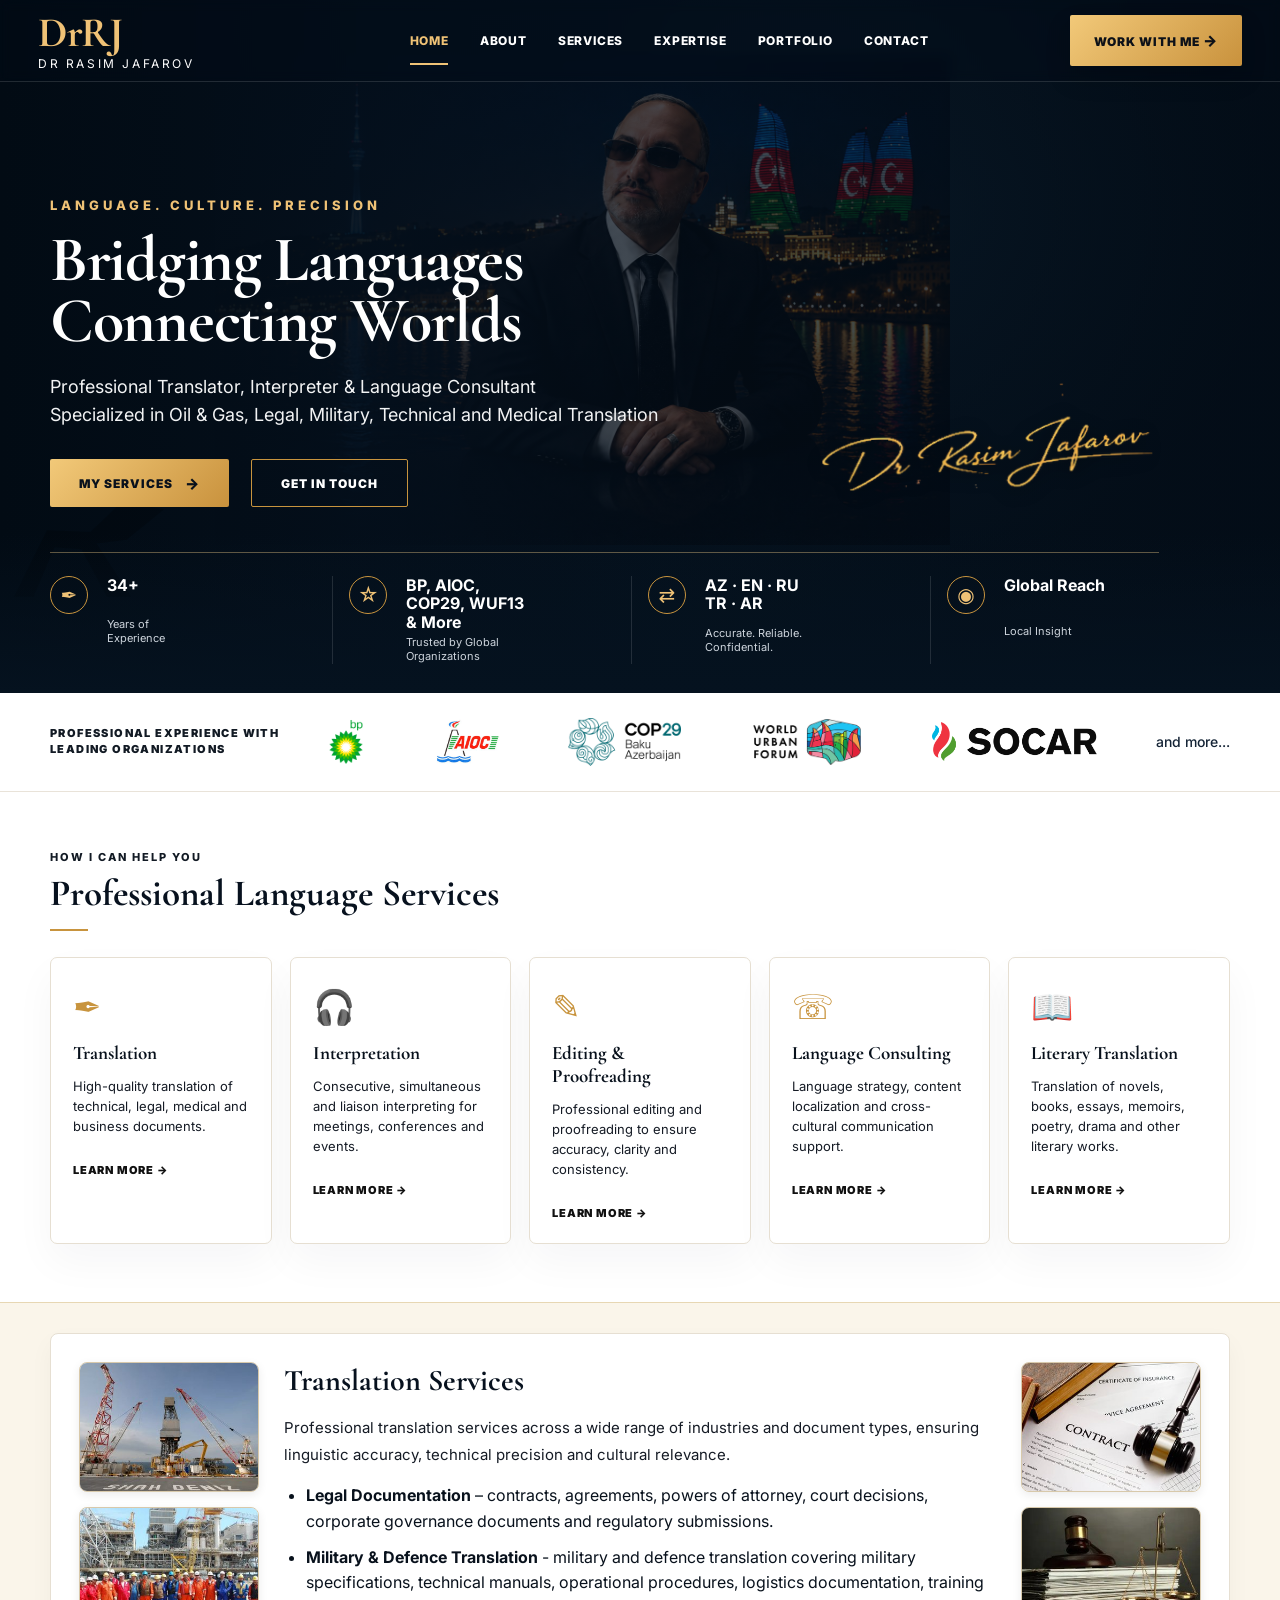
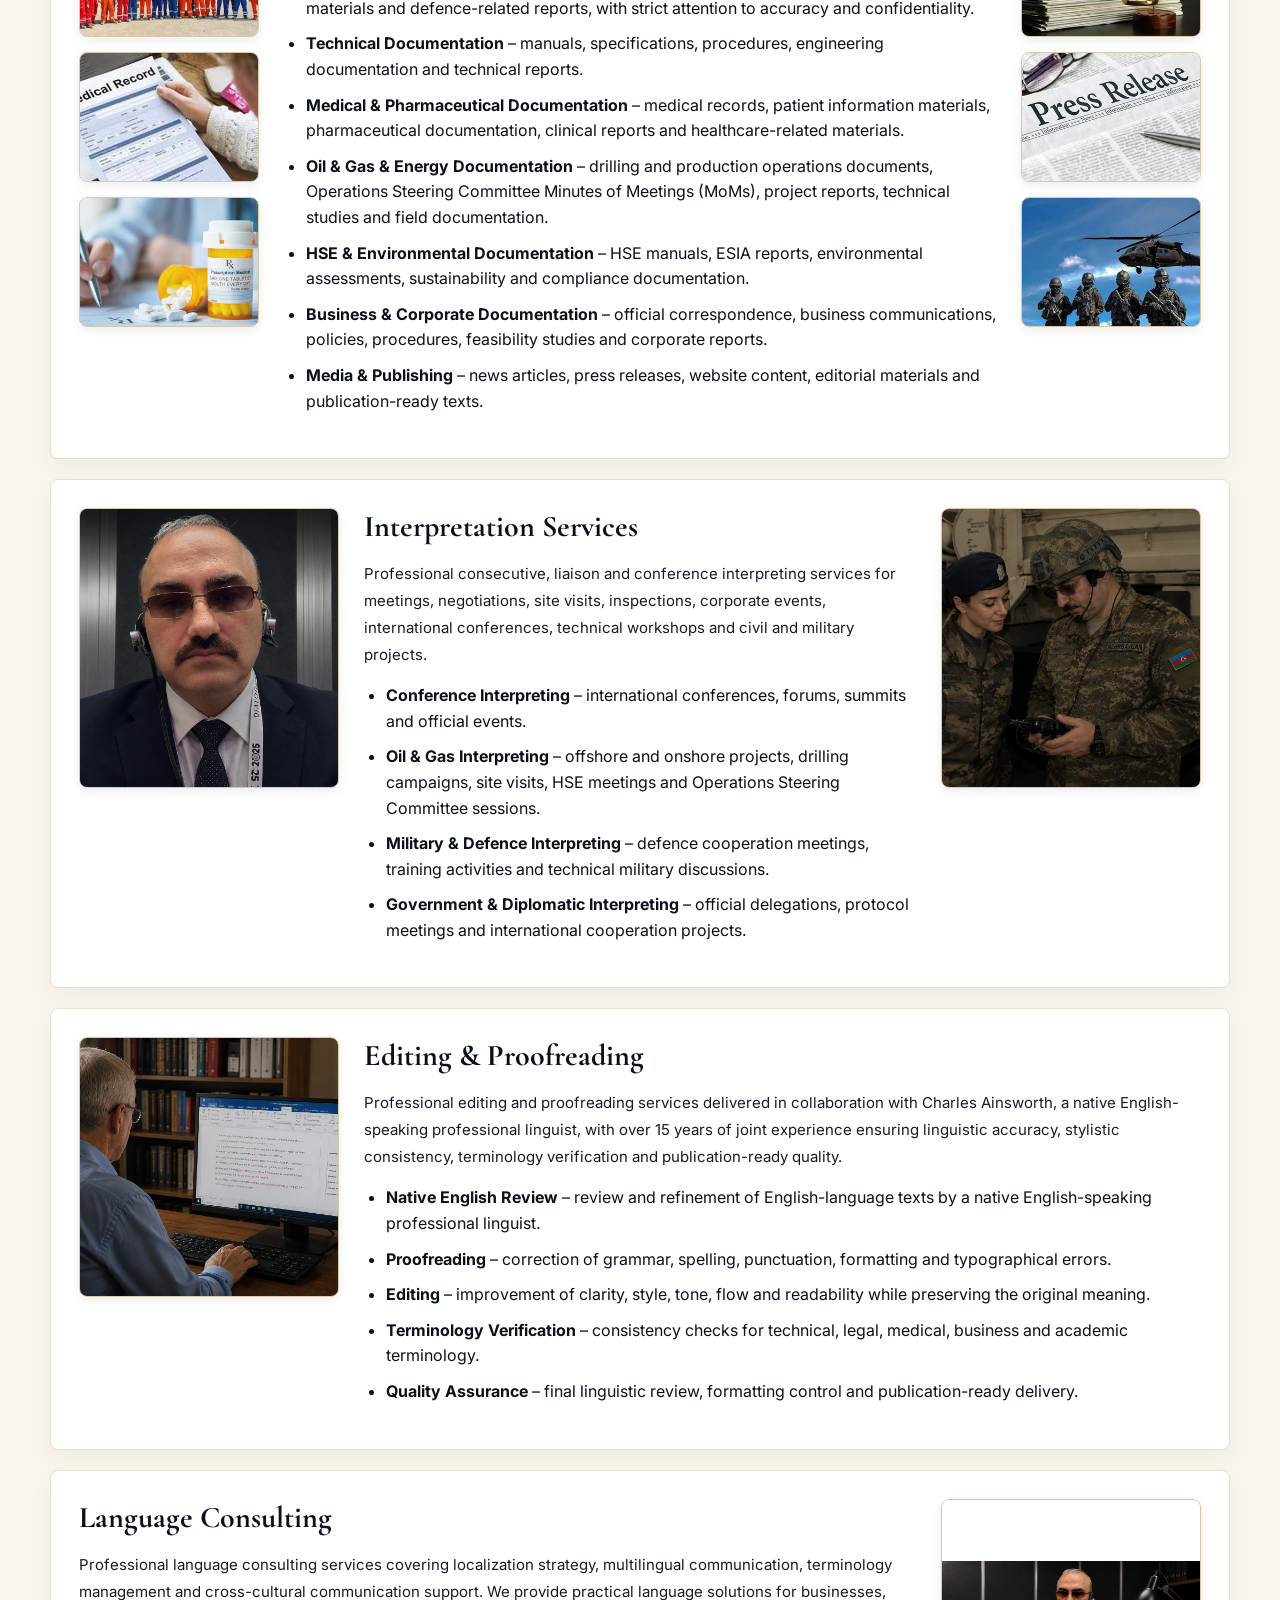
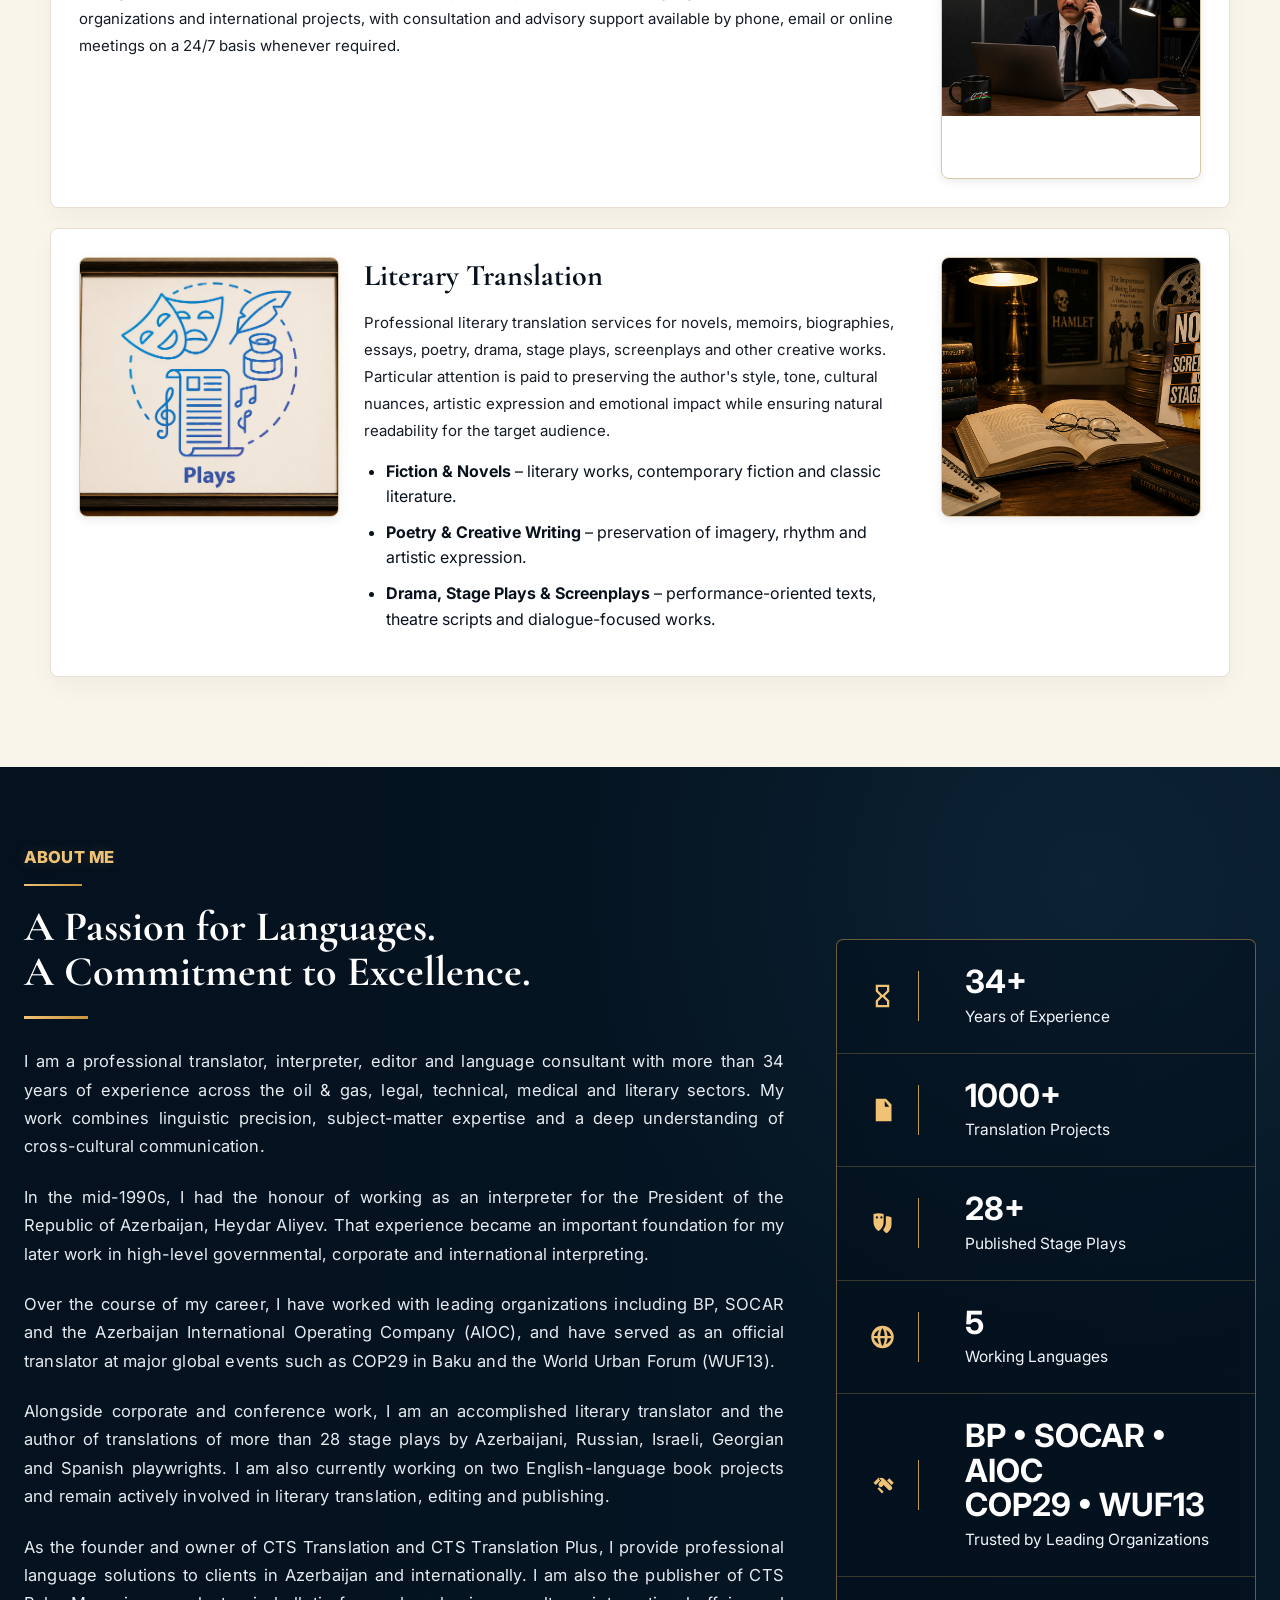
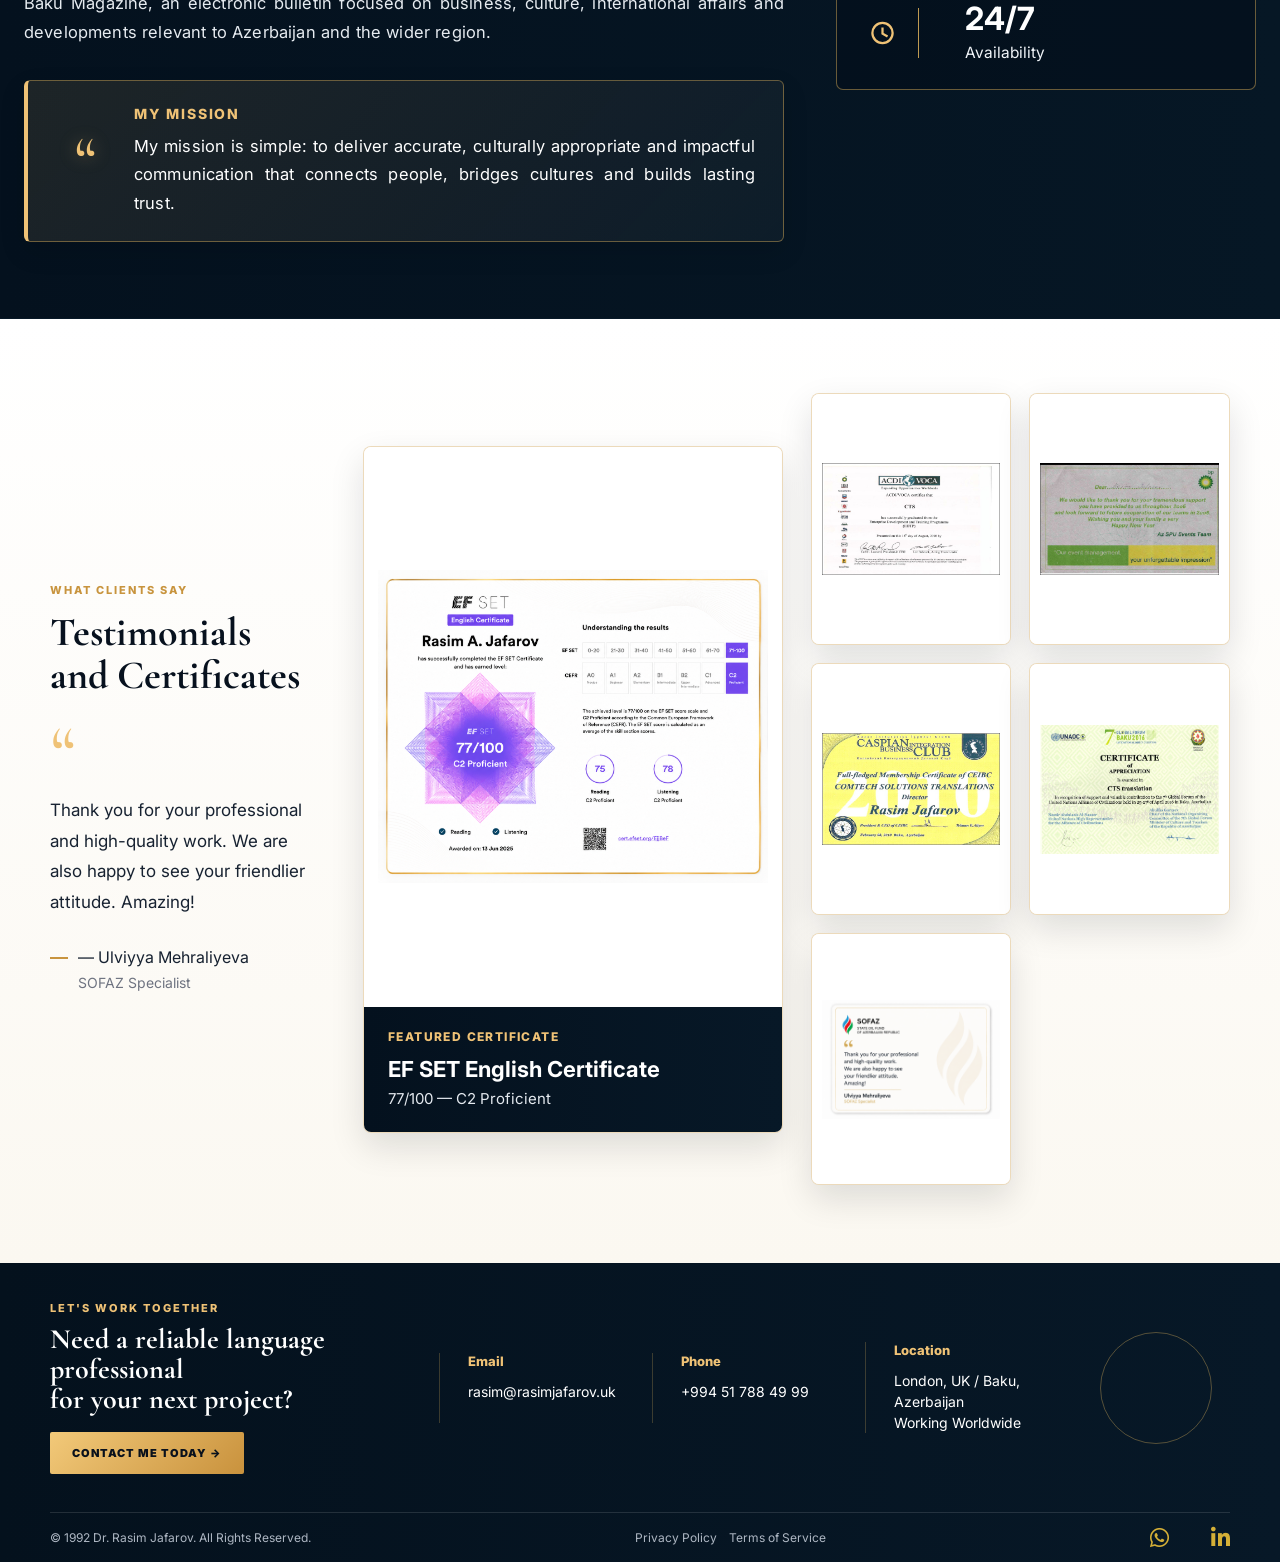
==== index.html @ 56cf82a2 "Update index.html" ====
<!doctype html>
<html lang="en">
<head>
  <!-- Google tag (gtag.js) -->
<script async src="https://www.googletagmanager.com/gtag/js?id=G-5G9JV92TLK"></script>
<script>
  window.dataLayer = window.dataLayer || [];
  function gtag(){dataLayer.push(arguments);}
  gtag('js', new Date());

  gtag('config', 'G-5G9JV92TLK');
</script>
  <meta charset="utf-8" />
  <meta name="viewport" content="width=device-width, initial-scale=1" />
  <title>DrRJ | Dr. Rasim Jafarov — Translator, Interpreter & Language Consultant</title>
  <meta name="description" content="Dr. Rasim Jafarov — professional translator, interpreter and language consultant based in Baku, Azerbaijan. Oil & gas, legal, military, technical, medical and business translation." />
  <link rel="preconnect" href="https://fonts.googleapis.com">
  <link rel="preconnect" href="https://fonts.gstatic.com" crossorigin>
  <link href="https://fonts.googleapis.com/css2?family=Cormorant+Garamond:wght@500;600;700&family=Inter:wght@400;500;600;700;800&display=swap" rel="stylesheet">
  <link rel="stylesheet" href="https://cdnjs.cloudflare.com/ajax/libs/font-awesome/6.7.2/css/all.min.css">
  <link rel="stylesheet" href="style.css" />

<style>
.translation-layout{display:grid;grid-template-columns:180px 1fr 180px;gap:25px;align-items:start}
.translation-content{width:100%}
.side-gallery{display:flex;flex-direction:column;gap:15px}
.side-gallery img{width:100%;height:130px;object-fit:cover;border-radius:8px;border:1px solid #d8c9ab;box-shadow:0 3px 10px rgba(0,0,0,.08)}
@media(max-width:1200px){
.translation-layout{grid-template-columns:1fr}
.side-gallery{flex-direction:row;flex-wrap:wrap}
.side-gallery img{width:calc(50% - 8px)}
}
</style>
</head>
<body>
  <header class="site-header">
    <a href="#home" class="brand" aria-label="DrRJ home">
      <span class="brand-mark">DrRJ</span>
      <span class="brand-name">DR RASIM JAFAROV</span>
    </a>
    <nav class="nav" aria-label="Main navigation">
      <a class="active" href="#home">Home</a>
      <a href="#about">About</a>
      <a href="#services">Services</a>
      <a href="#translation-details">Expertise</a>
      <a href="#portfolio">Portfolio</a>
      <a href="#contact">Contact</a>
    </nav>
    <a class="header-cta" href="mailto:rasim@rasimjafarov.uk">Work with me <span>→</span></a>
  </header>

  <main id="home">
    <section class="hero">
      <div class="hero-bg"></div>
      <div class="oil-pump" aria-hidden="true"></div>
      <div class="container hero-grid">
        <div class="hero-copy">
          <p class="eyebrow">Language. Culture. Precision</p>
          <h1>Bridging Languages<br>Connecting Worlds</h1>
          <p class="lead">Professional Translator, Interpreter &amp; Language Consultant<br>Specialized in Oil &amp; Gas, Legal, Military, Technical and Medical Translation</p>
          <div class="hero-actions">
            <a class="btn btn-gold" href="#services">My services <span>→</span></a>
            <a class="btn btn-outline" href="#contact">Get in touch</a>
          </div>
        </div>
        <div class="hero-portrait" aria-label="Portrait of Dr. Rasim Jafarov">
          <img src="hero-rasim.jpg" alt="Dr. Rasim Jafarov in Baku" />
          <div class="hero-title-card"><img src="signature-handwriting.png" alt="Dr Rasim Jafarov handwritten signature" class="hand-signature"></div>
        </div>
      </div>
      <div class="container hero-stats">
        <div class="stat-item"><span class="icon">✒</span><strong>34+</strong><small>Years of<br>Experience</small></div>
        <div class="stat-item"><span class="icon">☆</span><strong>BP, AIOC,<br>COP29, WUF13<br>&amp; More</strong><small>Trusted by Global<br>Organizations</small></div>
        <div class="stat-item"><span class="icon">⇄</span><strong>AZ · EN · RU<br>TR · AR</strong><small>Accurate. Reliable.<br>Confidential.</small></div>
        <div class="stat-item"><span class="icon">◉</span><strong>Global Reach</strong><small>Local Insight</small></div>
      </div>
    </section>

    <section class="trust-strip">
      <div class="container trust-inner">
        <span class="trust-label">Professional Experience With<br>Leading Organizations</span>
        <div class="logos org-logo-row" aria-label="Organizations connected to Dr. Rasim Jafarov's experience">
          <img src="bp-logo.png" alt="BP" class="org-logo org-logo-bp">
          <img src="aioc-logo.png" alt="AIOC" class="org-logo org-logo-aioc">
          <img src="cop29-logo.png" alt="COP29 Azerbaijan" class="org-logo org-logo-cop29">
          <img src="wuf13-logo.png" alt="WUF13 World Urban Forum" class="org-logo org-logo-wuf13">
          <img src="socar-logo.png" alt="SOCAR" class="org-logo org-logo-socar">
          <span class="logo more">and more...</span>
        </div>
      </div>
    </section>

    <section id="services" class="section services-section">
      <div class="container">
        <p class="section-kicker">How I can help you</p>
        <h2>Professional Language Services</h2>
        <div class="gold-line"></div>
        <div class="service-grid">
          <article class="service-card"><div class="card-icon">✒</div><h3>Translation</h3><p>High-quality translation of technical, legal, medical and business documents.</p><a href="#translation-details">Learn more →</a></article>
          <article class="service-card"><div class="card-icon">🎧</div><h3>Interpretation</h3><p>Consecutive, simultaneous and liaison interpreting for meetings, conferences and events.</p><a href="#interpretation-details">Learn more →</a></article>
          <article class="service-card"><div class="card-icon">✎</div><h3>Editing &amp; Proofreading</h3><p>Professional editing and proofreading to ensure accuracy, clarity and consistency.</p><a href="#editing-details">Learn more →</a></article>
          <article class="service-card"><div class="card-icon">☏</div><h3>Language Consulting</h3><p>Language strategy, content localization and cross-cultural communication support.</p><a href="#consulting-details">Learn more →</a></article>
          <article class="service-card"><div class="card-icon">📖</div><h3>Literary Translation</h3><p>Translation of novels, books, essays, memoirs, poetry, drama and other literary works.</p><a href="#literary-details">Learn more →</a></article>
        </div>
      </div>
    </section>

    
    <section class="service-details">
      <div class="container">

        <div id="translation-details" class="detail-box">

<div class="translation-layout">

    <div class="side-gallery">

        <img src="shah-deniz-web-400x240.jpg" alt="Shah Deniz">
        <img src="offshore-team-web-400x240.jpg" alt="Offshore Team">
        <img src="medical-records-web-400x240.jpg" alt="Medical Records">
        <img src="pharmaceutical-web-400x240.jpg" alt="Pharmaceutical">

    </div>

    <div class="translation-content">
          <h3>Translation Services</h3>

          <p>
            Professional translation services across a wide range of industries and document types, ensuring linguistic accuracy, technical precision and cultural relevance.
          </p>

          <ul>
            <li><strong>Legal Documentation</strong> – contracts, agreements, powers of attorney, court decisions, corporate governance documents and regulatory submissions.</li>
            <li><strong>Military &amp Defence Translation</strong> - military and defence translation covering military specifications, technical manuals, operational procedures, logistics documentation, training materials and defence-related reports, with strict attention to accuracy and confidentiality.</li>
            <li><strong>Technical Documentation</strong> – manuals, specifications, procedures, engineering documentation and technical reports.</li>
            <li><strong>Medical &amp; Pharmaceutical Documentation</strong> – medical records, patient information materials, pharmaceutical documentation, clinical reports and healthcare-related materials.</li>
            <li><strong>Oil &amp; Gas &amp; Energy Documentation</strong> – drilling and production operations documents, Operations Steering Committee Minutes of Meetings (MoMs), project reports, technical studies and field documentation.</li>
            <li><strong>HSE &amp; Environmental Documentation</strong> – HSE manuals, ESIA reports, environmental assessments, sustainability and compliance documentation.</li>
            <li><strong>Business &amp; Corporate Documentation</strong> – official correspondence, business communications, policies, procedures, feasibility studies and corporate reports.</li>
            <li><strong>Media &amp; Publishing</strong> – news articles, press releases, website content, editorial materials and publication-ready texts.</li>
          </ul>
        </div>

    <div class="side-gallery">

        <img src="contracts-web-400x240.jpg" alt="Contracts">
        <img src="legal-web-400x240.jpg" alt="Legal">
        <img src="press-release-web-400x240.jpg" alt="Press Release">
        <img src="military-web-400x240.jpg" alt="Military Translation">

    </div>

</div>
        </div>

        <div id="interpretation-details" class="detail-box">

<div class="translation-layout">

    <div class="side-gallery">
        <img src="me-in-a-booth.png" alt="Conference Interpreting">
    </div>

    <div class="translation-content">
          <h3>Interpretation Services</h3>

          <p>
            Professional consecutive, liaison and conference interpreting services for meetings, negotiations, site visits, inspections, corporate events, international conferences, technical workshops and civil and military projects.
          </p>

          <ul>
            <li><strong>Conference Interpreting</strong> – international conferences, forums, summits and official events.</li>
            <li><strong>Oil &amp; Gas Interpreting</strong> – offshore and onshore projects, drilling campaigns, site visits, HSE meetings and Operations Steering Committee sessions.</li>
            <li><strong>Military &amp; Defence Interpreting</strong> – defence cooperation meetings, training activities and technical military discussions.</li>
            <li><strong>Government &amp; Diplomatic Interpreting</strong> – official delegations, protocol meetings and international cooperation projects.</li>
          </ul>
        </div>

    <div class="side-gallery">
        <img src="me-military.png" alt="Military Interpreting">
    </div>

</div>
        </div>

        <div id="editing-details" class="detail-box">

<div class="translation-layout" style="grid-template-columns:260px 1fr;">

    <div class="side-gallery">
        <img src="charles-editor.png" alt="Native English editing and proofreading" style="height:260px;">
    </div>

    <div class="translation-content">
          <h3>Editing &amp; Proofreading</h3>

          <p>
            Professional editing and proofreading services delivered in collaboration with Charles Ainsworth, a native English-speaking professional linguist, with over 15 years of joint experience ensuring linguistic accuracy, stylistic consistency, terminology verification and publication-ready quality.
          </p>

          <ul>
            <li><strong>Native English Review</strong> – review and refinement of English-language texts by a native English-speaking professional linguist.</li>
            <li><strong>Proofreading</strong> – correction of grammar, spelling, punctuation, formatting and typographical errors.</li>
            <li><strong>Editing</strong> – improvement of clarity, style, tone, flow and readability while preserving the original meaning.</li>
            <li><strong>Terminology Verification</strong> – consistency checks for technical, legal, medical, business and academic terminology.</li>
            <li><strong>Quality Assurance</strong> – final linguistic review, formatting control and publication-ready delivery.</li>
          </ul>
    </div>

</div>
        </div>

        <div id="consulting-details" class="detail-box">

<div class="translation-layout" style="grid-template-columns:1fr 260px;">

    <div class="translation-content">
          <h3>Language Consulting</h3>

          <p>
            Professional language consulting services covering localization strategy, multilingual communication, terminology management and cross-cultural communication support. We provide practical language solutions for businesses, organizations and international projects, with consultation and advisory support available by phone, email or online meetings on a 24/7 basis whenever required.
          </p>
    </div>

    <div class="side-gallery">
        <img src="language-consulting.png" alt="Language Consulting" style="height:280px;">
    </div>

</div>
        </div>

        <div id="literary-details" class="detail-box">

<div class="translation-layout" style="grid-template-columns:260px 1fr 260px;">

    <div class="side-gallery">
        <img src="literary-books.png" alt="Literary books and manuscripts" style="height:260px;">
    </div>

    <div class="translation-content">
          <h3>Literary Translation</h3>

          <p>
            Professional literary translation services for novels, memoirs, biographies, essays, poetry, drama, stage plays, screenplays and other creative works. Particular attention is paid to preserving the author's style, tone, cultural nuances, artistic expression and emotional impact while ensuring natural readability for the target audience.
          </p>

          <ul>
            <li><strong>Fiction &amp; Novels</strong> – literary works, contemporary fiction and classic literature.</li>
            <li><strong>Poetry &amp; Creative Writing</strong> – preservation of imagery, rhythm and artistic expression.</li>
            <li><strong>Drama, Stage Plays &amp; Screenplays</strong> – performance-oriented texts, theatre scripts and dialogue-focused works.</li>
          </ul>
    </div>

    <div class="side-gallery">
        <img src="literary-theatre.png" alt="Literary and theatre translation" style="height:260px;">
    </div>

</div>
        </div>

      </div>
    </section>
<section id="about" class="about-band">
      <div class="container about-grid">
                <div class="about-copy">
          <p class="section-kicker gold">About me</p>
          <h2>A Passion for Languages.<br>A Commitment to Excellence.</h2>
          <p>I am a professional translator, interpreter, editor and language consultant with more than 34 years of experience across the oil &amp; gas, legal, technical, medical and literary sectors. My work combines linguistic precision, subject-matter expertise and a deep understanding of cross-cultural communication.</p>
          <p>In the mid-1990s, I had the honour of working as an interpreter for the President of the Republic of Azerbaijan, Heydar Aliyev. That experience became an important foundation for my later work in high-level governmental, corporate and international interpreting.</p>
          <p>Over the course of my career, I have worked with leading organizations including BP, SOCAR and the Azerbaijan International Operating Company (AIOC), and have served as an official translator at major global events such as COP29 in Baku and the World Urban Forum (WUF13).</p>
          <p>Alongside corporate and conference work, I am an accomplished literary translator and the author of translations of more than 28 stage plays by Azerbaijani, Russian, Israeli, Georgian and Spanish playwrights. I am also currently working on two English-language book projects and remain actively involved in literary translation, editing and publishing.</p>
          <p>As the founder and owner of CTS Translation and CTS Translation Plus, I provide professional language solutions to clients in Azerbaijan and internationally. I am also the publisher of CTS Baku Magazine, an electronic bulletin focused on business, culture, international affairs and developments relevant to Azerbaijan and the wider region.</p>
          <div class="mission-box">
            <span class="mission-quote" aria-hidden="true">“</span>
            <div class="mission-content">
              <strong>My Mission</strong>
            <p>My mission is simple: to deliver accurate, culturally appropriate and impactful communication that connects people, bridges cultures and builds lasting trust.</p>
            </div>
          </div>
        </div>
        <aside id="experience" class="experience-card">
          <div><span class="exp-icon"><svg class="stat-svg" viewBox="0 0 24 24"><path d="M6 2h12v6l-4 4 4 4v6H6v-6l4-4-4-4V2zm2 2v3.2l4 4 4-4V4H8zm4 8.8-4 4V20h8v-3.2l-4-4z"/></svg></span><strong>34+</strong><small>Years of Experience</small></div>
          <div><span class="exp-icon"><svg class="stat-svg" viewBox="0 0 24 24"><path d="M6 2h9l5 5v15H6V2zm8 2v5h4l-4-5zM8 12h8v2H8v-2zm0 4h8v2H8v-2z"/></svg></span><strong>1000+</strong><small>Translation Projects</small></div>
          <div><span class="exp-icon"><svg class="stat-svg" viewBox="0 0 24 24"><path d="M4 4c3-1 6-1 9 0v7c0 4-2.5 7-4.5 8C6.5 18 4 15 4 11V4zm11 2c2 0 4 .4 5 1v6c0 4-2.4 7-4.5 8-1.1-.5-2.2-1.6-3-3 1.4-1.6 2.5-4 2.5-7V6zM7 8a1 1 0 1 0 0-2 1 1 0 0 0 0 2zm4 0a1 1 0 1 0 0-2 1 1 0 0 0 0 2zm-4 5c1 .8 2.5.8 3.5 0l1 1.5c-1.7 1.3-3.8 1.3-5.5 0L7 13z"/></svg></span><strong>28+</strong><small>Published Stage Plays</small></div>
          <div><span class="exp-icon"><svg class="stat-svg" viewBox="0 0 24 24"><path d="M12 2a10 10 0 1 0 0 20 10 10 0 0 0 0-20zm7.7 9h-3.2c-.2-2-.8-3.8-1.6-5.2A8 8 0 0 1 19.7 11zM12 4c1 1.4 1.8 4 2 7h-4c.2-3 .9-5.6 2-7zm-2.9 1.8C8.3 7.2 7.7 9 7.5 11H4.3a8 8 0 0 1 4.8-5.2zM4.3 13h3.2c.2 2 .8 3.8 1.6 5.2A8 8 0 0 1 4.3 13zM12 20c-1-1.4-1.8-4-2-7h4c-.2 3-.9 5.6-2 7zm2.9-1.8c.8-1.4 1.4-3.2 1.6-5.2h3.2a8 8 0 0 1-4.8 5.2z"/></svg></span><strong>5</strong><small>Working Languages</small></div>
          <div><span class="exp-icon"><svg class="stat-svg" viewBox="0 0 24 24"><path d="M8 5l3 3-2 2a2 2 0 0 0 3 3l1-1 4 4a2 2 0 0 0 3-3l-6-6a4 4 0 0 0-6 0zm-4 5l4-4 2 2-4 4-2-2zm12-2 2-2 4 4-2 2-4-4zM9 14l4 4-1.5 1.5L7.5 15 9 14z"/></svg></span><strong>BP • SOCAR • AIOC<br>COP29 • WUF13</strong><small>Trusted by Leading Organizations</small></div>
          <div><span class="exp-icon"><svg class="stat-svg" viewBox="0 0 24 24"><path d="M12 2a10 10 0 1 0 10 10A10 10 0 0 0 12 2zm0 18a8 8 0 1 1 8-8 8 8 0 0 1-8 8zm1-13h-2v6l5 3 1-1.7-4-2.3V7z"/></svg></span><strong>24/7</strong><small>Availability</small></div>
        </aside>
      </div>
    </section>

    <section id="portfolio" class="section testimonials-showcase">
      <div class="container testimonials-layout">
        <div class="testimonials-intro">
          <p class="section-kicker gold">What clients say</p>
          <h2>Testimonials and Certificates</h2>
          <div class="quote-mark">“</div>
          <blockquote>
            Thank you for your professional and high-quality work. We are also happy to see your friendlier attitude. Amazing!
          </blockquote>
          <p class="quote-author">— Ulviyya Mehraliyeva<br><span>SOFAZ Specialist</span></p>
        </div>

        <a class="testimonial-featured" href="testimonial-efset.png" target="_blank" rel="noopener">
          <img src="testimonial-efset.png" alt="EF SET English Certificate — 77/100, C2 Proficient" />
          <div class="featured-caption">
            <span>Featured Certificate</span>
            <strong>EF SET English Certificate</strong>
            <small>77/100 — C2 Proficient</small>
          </div>
        </a>

        <div class="testimonial-gallery" aria-label="Client appreciation letters and certificates">
          <a href="testimonial-main.jpg" target="_blank" rel="noopener">
            <img src="testimonial-main.jpg" alt="ACDI/VOCA certificate awarded to CTS" />
          </a>
          <a href="testimonial-bp.jpg" target="_blank" rel="noopener">
            <img src="testimonial-bp.jpg" alt="BP appreciation card" />
          </a>
          <a href="testimonial-caspian.jpg" target="_blank" rel="noopener">
            <img src="testimonial-caspian.jpg" alt="Caspian Integration Business Club membership certificate" />
          </a>
          <a href="testimonial-unaoc.jpg" target="_blank" rel="noopener">
            <img src="testimonial-unaoc.jpg" alt="UNAOC 7th Global Forum certificate of appreciation" />
          </a>
          <a href="testimonial-sofaz.jpg" target="_blank" rel="noopener">
            <img src="testimonial-sofaz.jpg" alt="SOFAZ testimonial card" />
          </a>
        </div>
      </div>
    </section>
  </main>

  <footer id="contact" class="site-footer">
    <div class="container footer-grid">
      <div>
        <p class="section-kicker gold">Let's work together</p>
        <h2>Need a reliable language professional<br>for your next project?</h2>
        <a class="btn btn-gold small" href="mailto:rasim@rasimjafarov.uk">Contact me today →</a>
      </div>
      <div class="footer-info"><span>Email</span><a href="mailto:rasim@rasimjafarov.uk">rasim@rasimjafarov.uk</a></div>
      <div class="footer-info"><span>Phone</span><a href="tel:+994517884999">+994 51 788 49 99</a></div>
      <div class="footer-info"><span>Location</span><p>London, UK / Baku, Azerbaijan<br>Working Worldwide</p></div>
      <div class="globe" aria-label="Global communication">
        <span class="globe-inner"></span>
      </div>
    </div>
    <div class="container footer-bottom"><span>© 1992 Dr. Rasim Jafarov. All Rights Reserved.</span><span>Privacy Policy &nbsp;&nbsp; Terms of Service</span><span class="socials"><span class="socials"><a href="https://wa.me/994517884999" target="_blank" aria-label="WhatsApp"><i class="fab fa-whatsapp"></i></a>&nbsp;&nbsp;<a href="https://www.linkedin.com/in/rasim-a-253b8521/" target="_blank" aria-label="LinkedIn"><i class="fab fa-linkedin-in"></i></a></span></div>
  </footer>
</body>
</html>
---- style.css ----
:root{--navy:#061321;--navy2:#071b2c;--ink:#08111c;--gold:#c8943e;--gold2:#efc276;--cream:#faf7f0;--muted:#6e7380;--line:#e6dfd2;--white:#fff}*{box-sizing:border-box}html{scroll-behavior:smooth}body{margin:0;background:#fff;color:var(--ink);font-family:Inter,system-ui,-apple-system,Segoe UI,Arial,sans-serif}a{color:inherit;text-decoration:none}.container{width:min(1180px,calc(100% - 48px));margin-inline:auto}.site-header{height:82px;position:absolute;z-index:20;top:0;left:0;width:100%;display:flex;align-items:center;padding:0 38px;border-bottom:1px solid rgba(255,255,255,.13);background:rgba(3,12,22,.32);backdrop-filter:blur(6px)}.brand{width:230px;display:flex;flex-direction:column;line-height:1}.brand-mark{font-family:"Cormorant Garamond",serif;font-size:42px;font-weight:700;color:var(--gold2);letter-spacing:-1.5px}.brand-name{margin-top:4px;color:#fff;font-size:12px;letter-spacing:2.6px}.nav{flex:1;display:flex;justify-content:center;gap:31px}.nav a{color:#fff;text-transform:uppercase;font-size:12px;font-weight:800;letter-spacing:.8px;position:relative;padding:33px 0}.nav a.active,.nav a:hover{color:var(--gold2)}.nav a.active:after{content:"";height:2px;background:var(--gold2);width:38px;position:absolute;bottom:16px;left:0}.header-cta{background:linear-gradient(135deg,#f2c979,#c9923d);color:#0d1118;text-transform:uppercase;font-size:12px;font-weight:900;letter-spacing:1px;padding:16px 24px;border-radius:2px;box-shadow:0 12px 24px rgba(0,0,0,.18)}.header-cta span,.btn span{font-size:15px}.hero{min-height:625px;background:radial-gradient(circle at 72% 30%,rgba(30,72,100,.45),transparent 34%),linear-gradient(90deg,#030b14,#071622 58%,#04101c);position:relative;color:#fff;overflow:hidden;padding-top:82px}.hero-bg{position:absolute;inset:0;background:linear-gradient(90deg,rgba(2,11,20,.98) 0%,rgba(5,18,29,.82) 35%,rgba(5,18,29,.42) 62%,rgba(4,12,20,.76) 100%),url('hero-rasim.jpg') right 48% top 46%/640px auto no-repeat;opacity:1}.hero:after{content:"";position:absolute;inset:auto 0 0;height:160px;background:linear-gradient(0deg,#05121f 0%,rgba(5,18,31,0) 100%);pointer-events:none}.oil-pump{position:absolute;left:0;bottom:96px;width:210px;height:180px;opacity:.28;background:linear-gradient(transparent,transparent)}.oil-pump:before{content:"";position:absolute;left:14px;bottom:0;width:150px;height:95px;background:rgba(0,0,0,.75);clip-path:polygon(0 100%,22% 30%,51% 32%,72% 0,100% 8%,75% 40%,55% 44%,78% 100%,62% 100%,45% 50%,27% 48%,13% 100%)}.hero-grid{position:relative;z-index:2;display:grid;grid-template-columns:1fr 520px;align-items:center;min-height:470px}.hero-copy{padding-top:70px}.eyebrow,.section-kicker{text-transform:uppercase;font-size:13px;letter-spacing:4px;font-weight:800;color:var(--gold2);margin:0 0 17px}.hero h1{font-family:"Cormorant Garamond",serif;font-weight:700;font-size:64px;line-height:.95;letter-spacing:-1.3px;margin:0 0 22px}.hero h1 span{color:var(--gold2)}.lead{font-size:18px;line-height:1.55;margin:0 0 30px;color:#f2f3f4}.hero-actions{display:flex;gap:22px}.btn{display:inline-flex;align-items:center;justify-content:center;gap:12px;height:48px;padding:0 29px;text-transform:uppercase;font-size:12px;font-weight:900;letter-spacing:1px;border-radius:2px}.btn-gold{background:linear-gradient(135deg,#f2c979,#c9923d);color:#09111c}.btn-outline{border:1px solid var(--gold);color:#fff;min-width:150px}.btn.small{height:42px;padding:0 22px;font-size:11px}.hero-portrait{position:relative;min-height:470px}.hero-portrait img{display:none}.signature{position:absolute;right:43px;bottom:105px;font-family:"Cormorant Garamond",serif;color:#d99e45;font-size:44px;font-style:italic;transform:rotate(-8deg);text-shadow:0 4px 12px rgba(0,0,0,.5)}.hero-title-card{position:absolute;right:36px;bottom:62px;text-align:center}.hero-title-card strong{display:block;font-family:"Cormorant Garamond",serif;font-size:24px;color:#fff}.hero-title-card span{display:block;font-size:11px;color:#dce1e8;margin-top:8px}.hero-stats{position:relative;z-index:4;display:grid;grid-template-columns:repeat(4,1fr);gap:16px;border-top:1px solid rgba(221,188,126,.3);padding-top:24px;padding-bottom:29px}.stat-item{display:grid;grid-template-columns:45px 1fr;column-gap:12px;align-items:start;border-right:1px solid rgba(255,255,255,.12);min-height:62px}.stat-item:last-child{border-right:0}.stat-item .icon{grid-row:1/3;width:38px;height:38px;border:1px solid var(--gold);border-radius:50%;display:grid;place-items:center;color:var(--gold2);font-size:20px}.stat-item strong{font-size:16px;line-height:1.15;color:#fff}.stat-item small{margin-top:5px;color:#cdd4dc;font-size:11px;line-height:1.25}.trust-strip{background:#fff;border-bottom:1px solid #e9e3d9}.trust-inner{height:98px;display:flex;align-items:center;gap:60px}.trust-label{text-transform:uppercase;font-size:11px;letter-spacing:1.4px;font-weight:900;color:#121a24;white-space:nowrap}.logos{display:flex;align-items:center;justify-content:space-between;width:100%;gap:44px}.logo{font-weight:900;color:#152333;filter:saturate(1.1)}.logo.bp{font-size:31px;color:#27993b}.logo.bp::first-letter{color:#fed30a}.logo.aioc{font-size:32px;color:#134476}.logo.cop{font-size:22px;line-height:.9;color:#073a48}.logo.cop em{font-style:normal;font-size:13px;font-weight:500}.logo.socar{font-size:32px;color:#101820}.logo.more{font-size:14px;font-weight:500}.section{padding:58px 0}.section-kicker{color:#121a24;font-size:11px;letter-spacing:2px;margin-bottom:10px}.section-kicker.gold{color:var(--gold2)}h2{font-family:"Cormorant Garamond",serif;font-size:37px;line-height:1.06;margin:0;color:#07111e}.gold-line{width:38px;height:2px;background:var(--gold);margin:16px 0 26px}.service-grid{display:grid;grid-template-columns:repeat(5,1fr);gap:18px}.service-card{border:1px solid var(--line);padding:28px 22px 22px;min-height:205px;border-radius:7px;background:#fff;box-shadow:0 18px 42px rgba(17,24,39,.04)}.card-icon{font-size:34px;color:var(--gold);height:42px}.service-card h3{font-family:"Cormorant Garamond",serif;font-size:19px;margin:13px 0 12px}.service-card p{font-size:13px;line-height:1.55;color:#151b25;margin:0 0 22px}.service-card a{text-transform:uppercase;font-size:11px;font-weight:900;letter-spacing:.8px;color:#111}.about-band{background:radial-gradient(circle at 80% 10%,rgba(29,71,100,.25),transparent 34%),linear-gradient(90deg,#04111e,#061725);color:#fff;padding:42px 0 45px}.about-grid{display:grid;grid-template-columns:1fr 390px;gap:44px;align-items:start}.about-photo{margin:0;border:1px solid rgba(224,179,92,.45);border-radius:7px;overflow:hidden;height:258px;background:#07111e}.about-photo img{width:100%;height:100%;object-fit:cover;object-position:center}.about-copy h2{color:#fff;font-size:34px}.about-copy p{font-size:15px;line-height:1.78;color:#e6ebf0;margin:0 0 18px;text-align:left;max-width:820px}.experience-card{border:1px solid rgba(224,179,92,.42);border-radius:7px;display:grid;grid-template-columns:1fr;background:rgba(3,13,23,.44);min-height:255px;overflow:hidden}.experience-card div{padding:20px 24px;border-right:0;border-bottom:1px solid rgba(224,179,92,.22);display:grid;grid-template-columns:54px 1fr;column-gap:18px;align-items:center}.experience-card div:nth-child(2),.experience-card div:nth-child(4){border-right:0}.experience-card .wide{grid-column:1/3;border-bottom:0;display:flex;align-items:center;gap:20px}.exp-icon{color:var(--gold2);font-size:27px}.experience-card strong{display:block;font-size:27px;margin:4px 0;color:#fff}.experience-card small{display:block;color:#d9e0e8;font-size:12px}.infinity{font-size:38px;color:var(--gold2)}.lower-panels{padding:0;background:#fff}.panel-grid{display:grid;grid-template-columns:1fr 1fr 1fr;border-left:1px solid #e8e0d3;border-right:1px solid #e8e0d3}.panel{padding:34px 33px;border-right:1px solid #e8e0d3;min-height:285px}.panel:last-child{border-right:0}.panel h2{font-size:25px;margin-bottom:20px}.panel-head{display:flex;align-items:center;justify-content:space-between;margin-bottom:4px}.panel-head span{text-transform:uppercase;font-size:11px;letter-spacing:1.4px;font-weight:900}.panel-head a{text-transform:uppercase;font-size:10px;color:var(--gold);font-weight:900}.project-list{list-style:none;margin:0;padding:0}.project-list li{display:grid;grid-template-columns:44px 1fr;border-bottom:1px solid #ebe4d9;padding:10px 0}.project-list span{grid-row:1/3;width:34px;height:34px;border:1px solid #e0c391;color:var(--gold);display:grid;place-items:center;border-radius:4px}.project-list b{font-size:13px}.project-list small{font-size:12px;color:#555d68}.blog-item{display:grid;grid-template-columns:78px 1fr;gap:15px;margin-bottom:14px}.blog-item img{width:78px;height:54px;border-radius:4px;object-fit:cover}.blog-item h3{font-size:14px;line-height:1.35;margin:0 0 4px}.blog-item time{font-size:11px;color:#7c828b}.quote-mark{font-family:"Cormorant Garamond",serif;font-size:70px;line-height:.6;color:var(--gold2)}blockquote{margin:8px 0 18px;font-size:15px;line-height:1.7;color:#1d2531}.quote-author{font-size:13px}.dots{display:flex;gap:10px;justify-content:center;margin-top:30px}.dots span{width:7px;height:7px;border-radius:50%;background:#cfc7b9}.dots span:first-child{background:var(--gold)}.site-footer{background:linear-gradient(90deg,#04111d,#071827);color:#fff}.footer-grid{display:grid;grid-template-columns:1.6fr .8fr .8fr .9fr 130px;gap:36px;align-items:center;padding:38px 0}.footer-grid h2{color:#fff;font-size:28px;margin-bottom:18px}.footer-info{border-left:1px solid rgba(224,179,92,.25);padding-left:28px;min-height:70px}.footer-info span{display:block;color:var(--gold2);font-weight:800;font-size:13px;margin-bottom:12px}.footer-info a,.footer-info p{font-size:14px;color:#fff;margin:0;line-height:1.5}.globe{width:112px;height:112px;border:1px solid rgba(224,179,92,.45);border-radius:50%;display:grid;place-items:center;color:var(--gold2);font-size:88px;opacity:.8}.footer-bottom{border-top:1px solid rgba(255,255,255,.12);height:50px;display:flex;justify-content:space-between;align-items:center;color:#aeb7c3;font-size:12px}@media (max-width:980px){.site-header{position:relative;background:#061321;height:auto;padding:18px 22px;flex-wrap:wrap;gap:18px}.nav{order:3;width:100%;flex-wrap:wrap;gap:14px;justify-content:flex-start}.nav a{padding:8px 0}.header-cta{margin-left:auto}.hero{padding-top:0}.hero-bg{background:linear-gradient(90deg,rgba(2,11,20,.98),rgba(5,18,29,.64)),url('hero-rasim.jpg') center top/cover no-repeat}.hero-grid{grid-template-columns:1fr}.hero-copy{padding-top:80px}.hero-portrait{display:none}.hero-stats,.service-grid,.about-grid,.panel-grid,.footer-grid{grid-template-columns:1fr}.stat-item{border-right:0;border-bottom:1px solid rgba(255,255,255,.12);padding-bottom:12px}.trust-inner{height:auto;align-items:flex-start;flex-direction:column;padding:25px 0;gap:20px}.logos{flex-wrap:wrap;gap:24px}.about-photo{height:320px}.panel{border-right:0;border-bottom:1px solid #e8e0d3}.footer-bottom{height:auto;gap:14px;flex-direction:column;padding:18px 0}.hero h1{font-size:48px}.lead{font-size:16px}}@media (max-width:560px){.container{width:min(100% - 30px,1180px)}.brand{width:auto}.brand-mark{font-size:34px}.header-cta{width:100%;text-align:center;display:block}.hero-copy{padding-top:50px}.hero h1{font-size:40px}.hero-actions{flex-direction:column;align-items:flex-start}.service-card{min-height:auto}.logo.aioc,.logo.socar{font-size:24px}.logo.bp{font-size:26px}}

/* FINAL SITE FIX: portrait closer to headline, darker blend, signature to the right */
.hero h1 span{
  color:#fff !important;
}

.hero-bg{
  background:
    linear-gradient(90deg,
      rgba(2,11,20,.995) 0%,
      rgba(4,15,27,.94) 30%,
      rgba(4,15,27,.70) 52%,
      rgba(3,12,22,.86) 100%
    ),
    url('hero-rasim.jpg') right 330px top 27%/735px auto no-repeat !important;
}

.hero-stats{
  border-top:0 !important;
  position:relative;
}

.hero-stats:before{
  content:"";
  position:absolute;
  top:0;
  left:0;
  width:94%;
  height:1px;
  background:rgba(221,188,126,.42);
}

.signature,
.signature-img{
  display:none !important;
}

.hero-title-card{
  position:absolute !important;
  right:78px !important;
  bottom:64px !important;
  width:330px !important;
  z-index:20 !important;
  text-align:right !important;
  background:transparent !important;
}

.hero-title-card strong,
.hero-title-card span{
  display:none !important;
}

.hand-signature{
  display:block !important;
  width:330px !important;
  max-width:100% !important;
  height:auto !important;
  object-fit:contain !important;
  background:transparent !important;
  opacity:.96;
  filter:drop-shadow(0 4px 10px rgba(0,0,0,.62));
  transform:rotate(-1deg);
}

.trust-inner{
  min-height:98px;
  height:auto;
  padding:17px 0;
  gap:42px;
}

.trust-label{
  max-width:300px;
  line-height:1.45;
}

.org-logo-row{
  display:flex;
  align-items:center;
  justify-content:space-between;
  gap:28px;
  width:100%;
  flex-wrap:nowrap;
  overflow:hidden;
}

.org-logo{
  display:block;
  width:auto !important;
  object-fit:contain;
  object-position:center;
  flex:0 1 auto;
  filter:none;
}

.org-logo-bp{height:50px !important; max-width:100px !important;}
.org-logo-aioc{height:48px !important; max-width:105px !important;}
.org-logo-cop29{height:48px !important; max-width:128px !important;}
.org-logo-wuf13{height:48px !important; max-width:132px !important;}
.org-logo-socar{height:40px !important; max-width:165px !important;}

.org-logo-row .more{
  font-size:14px;
  font-weight:500;
  color:#152333;
  white-space:nowrap;
}

@media (max-width:980px){
  .hero-bg{
    background:linear-gradient(90deg,rgba(2,11,20,.98),rgba(5,18,29,.64)),url('hero-rasim.jpg') center top/cover no-repeat !important;
  }
  .hero-stats:before{width:100%;}
  .hero-title-card{display:none !important;}
  .org-logo-row{
    justify-content:flex-start;
    gap:22px;
    flex-wrap:wrap;
    overflow:visible;
  }
  .org-logo-bp{height:42px !important; max-width:88px !important;}
  .org-logo-aioc{height:42px !important; max-width:90px !important;}
  .org-logo-cop29{height:42px !important; max-width:108px !important;}
  .org-logo-wuf13{height:42px !important; max-width:112px !important;}
  .org-logo-socar{height:34px !important; max-width:135px !important;}
}

@media (max-width:560px){
  .org-logo-row{gap:15px;}
  .org-logo-bp{height:34px !important; max-width:72px !important;}
  .org-logo-aioc{height:34px !important; max-width:75px !important;}
  .org-logo-cop29{height:34px !important; max-width:88px !important;}
  .org-logo-wuf13{height:34px !important; max-width:92px !important;}
  .org-logo-socar{height:28px !important; max-width:115px !important;}
}
.headset-icon{
    filter: sepia(100%) saturate(400%) hue-rotate(350deg)
            brightness(1.1);
}


/* Service Learn More details */
.service-details{
  padding:30px 0 70px;
  background:#faf5ea;
  border-top:1px solid #e7d7b3;
}

.detail-box{
  border:1px solid #e6dfd2;
  border-radius:8px;
  padding:28px;
  margin-bottom:20px;
  background:#fff;
  box-shadow:0 10px 25px rgba(0,0,0,.04);
  scroll-margin-top:120px;
}

.detail-box h3{
  font-family:"Cormorant Garamond",serif;
  font-size:30px;
  margin:0 0 15px;
  color:#07111e;
}

.detail-box p{
  font-size:15px;
  line-height:1.8;
  margin:0;
  color:#151b25;
}


.detail-box ul{
  margin-top:15px;
  padding-left:22px;
}

.detail-box li{
  margin-bottom:10px;
  line-height:1.6;
}

.translation-content p{
  margin-bottom:15px;
}
/* Interpretation Services */

#interpretation-details .translation-layout{
    grid-template-columns:260px 1fr 260px;
    align-items:start;
}

#interpretation-details .side-gallery img{
    height:280px;
    object-fit:cover;
    border-radius:8px;
    border:1px solid #d8c9ab;
    box-shadow:0 3px 10px rgba(0,0,0,.08);
}
#consulting-details .side-gallery img{
    width:100%;
    height:280px;
    object-fit:contain;
}

/* Literary Translation */
#literary-details .side-gallery img{
    width:100%;
    height:260px;
    object-fit:cover;
    border-radius:8px;
    border:1px solid #d8c9ab;
    box-shadow:0 3px 10px rgba(0,0,0,.08);
}

/* About Me final premium version */
.about-band{
  background:radial-gradient(circle at 85% 10%,rgba(29,71,100,.26),transparent 34%),linear-gradient(90deg,#04111e,#061725) !important;
  color:#fff;
  padding:76px 0 76px !important;
}

.about-grid{
  display:grid !important;
  grid-template-columns:1fr 420px !important;
  gap:52px !important;
  align-items:start !important;
}

.about-copy{
  width:100%;
  max-width:none !important;
}

.about-copy .section-kicker{
  margin-bottom:18px !important;
}

.about-copy h2{
  color:#fff !important;
  font-size:42px !important;
  line-height:1.08 !important;
  margin:0 0 18px !important;
  max-width:820px !important;
}

.about-copy h2::after{
  content:"";
  display:block;
  width:64px;
  height:3px;
  margin:22px 0 28px;
  background:linear-gradient(90deg,var(--gold2),var(--gold));
}

.about-copy p{
  font-size:16.5px !important;
  line-height:1.72 !important;
  color:#e6ebf0 !important;
  margin:0 0 22px !important;
  max-width:820px !important;
  text-align:justify !important;
  text-justify:inter-word;
  hyphens:none;
  letter-spacing:.01em;
}

.about-copy .mission-box{
  margin-top:34px;
  padding:24px 28px;
  border-left:4px solid var(--gold2);
  background:rgba(239,194,118,.08);
  border-radius:6px;
  box-shadow:0 10px 26px rgba(0,0,0,.12);
  max-width:820px;
}

.about-copy .mission-box strong{
  display:block;
  color:var(--gold2);
  font-size:14px;
  font-weight:800;
  letter-spacing:1.8px;
  text-transform:uppercase;
  margin-bottom:10px;
}

.about-copy .mission-box p{
  margin:0 !important;
  color:#fff !important;
  font-size:17px !important;
  line-height:1.78 !important;
  text-align:left !important;
  max-width:none !important;
  hyphens:none;
}

.experience-card{
  border:1px solid rgba(224,179,92,.46) !important;
  border-radius:7px !important;
  display:grid !important;
  grid-template-columns:1fr !important;
  background:rgba(3,13,23,.44) !important;
  overflow:hidden !important;
  margin-top:96px !important;
  min-height:auto !important;
}

.experience-card div{
  padding:25px 32px !important;
  border-right:0 !important;
  border-bottom:1px solid rgba(224,179,92,.24) !important;
  display:grid !important;
  grid-template-columns:72px 1fr !important;
  column-gap:24px !important;
  align-items:center !important;
}

.experience-card div:nth-child(2),
.experience-card div:nth-child(4){
  border-right:0 !important;
}

.experience-card div:last-child{
  border-bottom:0 !important;
}

.experience-card .wide{
  grid-column:auto !important;
  display:grid !important;
}

.experience-card .exp-icon{
  grid-row:1 / 3;
  width:50px;
  min-width:50px;
  height:50px;
  border-right:1px solid rgba(224,179,92,.85);
  padding-right:22px;
  display:flex;
  align-items:center;
  justify-content:center;
  color:var(--gold2) !important;
  font-size:34px !important;
}

.experience-card .stat-svg{
  width:34px;
  height:34px;
  display:block;
  fill:currentColor;
}

.experience-card strong{
  display:block !important;
  font-size:32px !important;
  line-height:1.08 !important;
  margin:0 0 7px !important;
  color:#fff !important;
  word-break:normal;
}

.experience-card small{
  display:block !important;
  color:#f0f4f8 !important;
  font-size:15.5px !important;
  line-height:1.35 !important;
}

@media (max-width:1180px){
  .about-grid{
    grid-template-columns:1fr 380px !important;
    gap:40px !important;
  }
  .about-copy p{
    max-width:none !important;
  }
}

@media (max-width:980px){
  .about-grid{
    grid-template-columns:1fr !important;
    gap:34px !important;
  }
  .about-copy p{
    max-width:none !important;
    text-align:left !important;
  }
  .experience-card{
    margin-top:0 !important;
  }
}

@media (max-width:560px){
  .about-band{
    padding:48px 0 !important;
  }
  .about-copy h2{
    font-size:32px !important;
  }
  .about-copy p{
    font-size:15px !important;
  }
  .about-copy .mission-box{
    padding:20px 22px;
  }
  .experience-card div{
    grid-template-columns:56px 1fr !important;
    column-gap:18px !important;
    padding:22px !important;
  }
  .experience-card .exp-icon{
    font-size:28px !important;
    width:42px !important;
    min-width:42px;
  }
  .experience-card .stat-svg{
    width:28px;
    height:28px;
  }
  .experience-card strong{
    font-size:26px !important;
  }
}

/* Final focused touches: gold ABOUT ME + mission quote */
.about-copy .section-kicker,
.about-copy .section-kicker.gold{
  color:var(--gold2) !important;
  text-shadow:0 0 14px rgba(239,194,118,.18);
}

.about-copy .section-kicker::after{
  content:"";
  display:block;
  width:58px;
  height:2px;
  margin-top:12px;
  background:linear-gradient(90deg,var(--gold2),var(--gold));
}

.about-copy .mission-box{
  display:grid !important;
  grid-template-columns:58px 1fr;
  column-gap:20px;
  align-items:center;
  border:1px solid rgba(224,179,92,.42) !important;
  border-left:4px solid var(--gold2) !important;
  background:linear-gradient(135deg,rgba(239,194,118,.11),rgba(255,255,255,.035)) !important;
}

.mission-quote{
  color:var(--gold2);
  font-family:"Cormorant Garamond",serif;
  font-size:68px;
  line-height:1;
  text-align:center;
  text-shadow:0 0 18px rgba(239,194,118,.35);
}

.mission-content strong{
  display:block;
  color:var(--gold2);
  font-size:14px;
  font-weight:800;
  letter-spacing:1.8px;
  text-transform:uppercase;
  margin-bottom:10px;
}

.mission-content p{
  margin:0 !important;
  color:#fff !important;
  text-align:left !important;
  max-width:none !important;
}

.experience-card .exp-icon,
.experience-card .stat-svg{
  color:var(--gold2) !important;
  fill:currentColor !important;
}

@media (max-width:560px){
  .about-copy .mission-box{
    grid-template-columns:1fr;
  }
  .mission-quote{
    display:none;
  }
}
.about-copy .section-kicker.gold{
  color:#efc276 !important;
}


/* FINAL FIX: keep About achievements column on the right */
@media (min-width:981px){
  #about .container.about-grid{
    width:min(1280px,calc(100% - 48px)) !important;
    max-width:1280px !important;
    display:grid !important;
    grid-template-columns:minmax(0,1fr) 420px !important;
    gap:52px !important;
    align-items:start !important;
  }

  #about .about-copy{
    min-width:0 !important;
    max-width:none !important;
  }

  #about .about-copy p{
    max-width:none !important;
    font-size:16.5px !important;
    line-height:1.72 !important;
    text-align:justify !important;
  }

  #about .about-copy h2{
    max-width:none !important;
  }

  #about .experience-card{
    width:420px !important;
    margin-top:96px !important;
    align-self:start !important;
  }
}

#about .about-copy .section-kicker.gold{
  color:var(--gold2) !important;
}


/* Testimonials and Certificates final */
.testimonials-showcase{
  padding:74px 0 78px !important;
  background:linear-gradient(180deg,#fff,#fbf8f1) !important;
  border-top:1px solid #071827 !important;
}

.testimonials-layout{
  display:grid !important;
  grid-template-columns:285px minmax(390px,1fr) minmax(390px,1fr) !important;
  gap:28px !important;
  align-items:center !important;
}

.testimonials-intro{
  padding-right:24px;
}

.testimonials-intro .section-kicker{
  color:var(--gold) !important;
  margin-bottom:14px !important;
}

.testimonials-intro h2{
  font-size:40px !important;
  margin-bottom:34px !important;
}

.testimonials-intro .quote-mark{
  color:var(--gold2) !important;
  font-size:78px !important;
  margin-bottom:18px !important;
}

.testimonials-intro blockquote{
  margin:0 0 28px !important;
  font-size:17px !important;
  line-height:1.8 !important;
  color:#172231 !important;
}

.testimonials-intro .quote-author{
  color:#172231 !important;
  font-size:16px !important;
  line-height:1.55 !important;
  margin:0 !important;
  padding-left:28px !important;
  position:relative;
}

.testimonials-intro .quote-author:before{
  content:"";
  position:absolute;
  left:0;
  top:12px;
  width:18px;
  height:2px;
  background:var(--gold);
}

.testimonials-intro .quote-author span{
  color:#6e7380 !important;
  font-size:14px !important;
}

.testimonial-featured,
.testimonial-gallery a{
  display:flex !important;
  flex-direction:column !important;
  background:#fff !important;
  border:1px solid rgba(200,148,62,.35) !important;
  border-radius:8px !important;
  overflow:hidden !important;
  box-shadow:0 14px 34px rgba(8,17,28,.12) !important;
  transition:transform .22s ease, box-shadow .22s ease !important;
}

.testimonial-featured:hover,
.testimonial-gallery a:hover{
  transform:translateY(-4px);
  box-shadow:0 20px 44px rgba(8,17,28,.18) !important;
}

.testimonial-featured img{
  width:100% !important;
  height:560px !important;
  object-fit:contain !important;
  object-position:center !important;
  display:block !important;
  background:#fff !important;
  padding:14px !important;
}

.featured-caption{
  background:linear-gradient(90deg,#04111e,#071827) !important;
  color:#fff !important;
  padding:22px 24px !important;
}

.featured-caption span{
  display:block !important;
  color:var(--gold2) !important;
  text-transform:uppercase !important;
  letter-spacing:1.4px !important;
  font-size:12px !important;
  font-weight:800 !important;
  margin-bottom:12px !important;
}

.featured-caption strong{
  display:block !important;
  font-size:22px !important;
  margin-bottom:6px !important;
}

.featured-caption small{
  display:block !important;
  color:#e4e9ef !important;
  font-size:15px !important;
  line-height:1.45 !important;
}

.testimonial-gallery{
  display:grid !important;
  grid-template-columns:1fr 1fr !important;
  gap:18px !important;
}

.testimonial-gallery img{
  width:100% !important;
  height:250px !important;
  object-fit:contain !important;
  object-position:center !important;
  display:block !important;
  background:#fff !important;
  padding:10px !important;
}

@media (max-width:1180px){
  .testimonials-layout{
    grid-template-columns:1fr 1fr !important;
    align-items:start !important;
  }

  .testimonials-intro{
    grid-column:1 / -1 !important;
    max-width:760px !important;
  }
}

@media (max-width:820px){
  .testimonials-layout{
    grid-template-columns:1fr !important;
  }

  .testimonial-featured img{
    height:auto !important;
    max-height:620px !important;
  }

  .testimonial-gallery{
    grid-template-columns:1fr 1fr !important;
  }
}

@media (max-width:560px){
  .testimonials-showcase{
    padding:50px 0 !important;
  }

  .testimonials-intro h2{
    font-size:34px !important;
  }

  .testimonial-gallery{
    grid-template-columns:1fr !important;
  }

  .testimonial-gallery img{
    height:auto !important;
  }
}
/* Final mobile optimization */
@media (max-width: 768px){

  .container{
    width: calc(100% - 28px) !important;
  }

  .site-header{
    position: relative !important;
    height: auto !important;
    padding: 16px 18px !important;
  }

  .nav{
    display: none !important;
  }

  .header-cta{
    display: none !important;
  }

  .hero{
    min-height: auto !important;
    padding: 45px 0 35px !important;
  }

  .hero-grid{
    grid-template-columns: 1fr !important;
    min-height: auto !important;
  }

  .hero-copy{
    padding-top: 0 !important;
  }

  .hero h1{
    font-size: 40px !important;
    line-height: 1.05 !important;
  }

  .lead{
    font-size: 16px !important;
  }

  .hero-actions{
    flex-direction: column !important;
    gap: 14px !important;
  }

  .btn{
    width: 100% !important;
    height: 50px !important;
  }

  .hero-stats,
  .service-grid,
  .about-grid,
  .testimonials-layout,
  .footer-grid{
    grid-template-columns: 1fr !important;
  }

  .testimonial-gallery{
    grid-template-columns: 1fr !important;
  }

  .testimonial-featured img,
  .testimonial-gallery img{
    height: auto !important;
    max-height: none !important;
    object-fit: contain !important;
  }

  .about-copy p{
    text-align: left !important;
  }

  .experience-card{
    width: 100% !important;
    margin-top: 25px !important;
  }
}
/* FINAL MOBILE OVERFLOW FIX */
html,
body{
  max-width:100% !important;
  overflow-x:hidden !important;
}

@media (max-width:768px){

  *{
    max-width:100% !important;
  }

  .container{
    width:calc(100% - 28px) !important;
    max-width:100% !important;
    overflow:hidden !important;
  }

  .translation-layout,
  #interpretation-details .translation-layout,
  #editing-details .translation-layout,
  #consulting-details .translation-layout,
  #literary-details .translation-layout{
    display:grid !important;
    grid-template-columns:1fr !important;
    gap:18px !important;
    width:100% !important;
  }

  .side-gallery{
    width:100% !important;
    display:grid !important;
    grid-template-columns:1fr 1fr !important;
    gap:12px !important;
  }

  .side-gallery img,
  #interpretation-details .side-gallery img,
  #consulting-details .side-gallery img,
  #literary-details .side-gallery img{
    width:100% !important;
    height:auto !important;
    max-height:260px !important;
    object-fit:contain !important;
  }

  .translation-content{
    width:100% !important;
    min-width:0 !important;
  }

  .translation-content ul{
    padding-left:18px !important;
  }

  .translation-content li{
    word-break:normal !important;
    overflow-wrap:anywhere !important;
  }

  .detail-box{
    padding:20px 16px !important;
    overflow:hidden !important;
  }

  .testimonials-layout,
  .testimonial-gallery,
  .about-grid,
  .footer-grid,
  .hero-grid,
  .hero-stats,
  .service-grid{
    grid-template-columns:1fr !important;
    width:100% !important;
  }

  .testimonial-featured img,
  .testimonial-gallery img{
    width:100% !important;
    height:auto !important;
    object-fit:contain !important;
  }

  .experience-card,
  .testimonial-featured,
  .testimonial-gallery a{
    width:100% !important;
  }
}
/* Fix service detail sections on mobile */
@media (max-width:768px){

  .service-details .translation-layout[style],
  #translation-details .translation-layout,
  #interpretation-details .translation-layout,
  #editing-details .translation-layout,
  #consulting-details .translation-layout,
  #literary-details .translation-layout{
    display:block !important;
    grid-template-columns:1fr !important;
    width:100% !important;
  }

  .translation-content{
    width:100% !important;
    max-width:100% !important;
    display:block !important;
  }

  .side-gallery{
    width:100% !important;
    display:block !important;
    margin-bottom:18px !important;
  }

  .side-gallery img{
    width:100% !important;
    height:auto !important;
    max-height:none !important;
    object-fit:contain !important;
    margin-bottom:14px !important;
  }

  .detail-box{
    width:100% !important;
    max-width:100% !important;
    padding:18px 14px !important;
    overflow:hidden !important;
  }
}
/* ABSOLUTE MOBILE WIDTH FIX */
@media (max-width:768px){

  html, body{
    width:100% !important;
    max-width:100% !important;
    overflow-x:hidden !important;
  }

  main,
  section,
  .container,
  .service-details,
  .detail-box,
  .translation-layout,
  .translation-content,
  .side-gallery,
  .about-band,
  .about-grid,
  .about-copy{
    width:100% !important;
    max-width:100% !important;
    min-width:0 !important;
    overflow-x:hidden !important;
  }

  .container{
    padding-left:14px !important;
    padding-right:14px !important;
    margin-left:0 !important;
    margin-right:0 !important;
  }

  .service-details .container{
    width:100% !important;
  }

  .translation-layout,
  .translation-layout[style],
  #translation-details .translation-layout,
  #interpretation-details .translation-layout,
  #editing-details .translation-layout,
  #consulting-details .translation-layout,
  #literary-details .translation-layout{
    display:block !important;
    grid-template-columns:none !important;
  }

  .side-gallery{
    display:block !important;
  }

  .side-gallery img{
    width:100% !important;
    max-width:100% !important;
    height:auto !important;
    object-fit:contain !important;
  }

  .translation-content{
    display:block !important;
  }

  .translation-content p,
  .translation-content li,
  .detail-box p,
  .detail-box li,
  .about-copy p{
    font-size:15px !important;
    line-height:1.65 !important;
    word-break:normal !important;
    overflow-wrap:break-word !important;
  }

  .translation-content ul{
    padding-left:18px !important;
    margin-left:0 !important;
  }

  .detail-box{
    padding:18px 14px !important;
    margin-left:0 !important;
    margin-right:0 !important;
  }
}
.socials{display:flex;align-items:center;gap:18px}.socials a{color:#d4af37;font-size:22px;text-decoration:none;transition:all .25s ease}.socials a:hover{color:#fff;transform:translateY(-2px)}
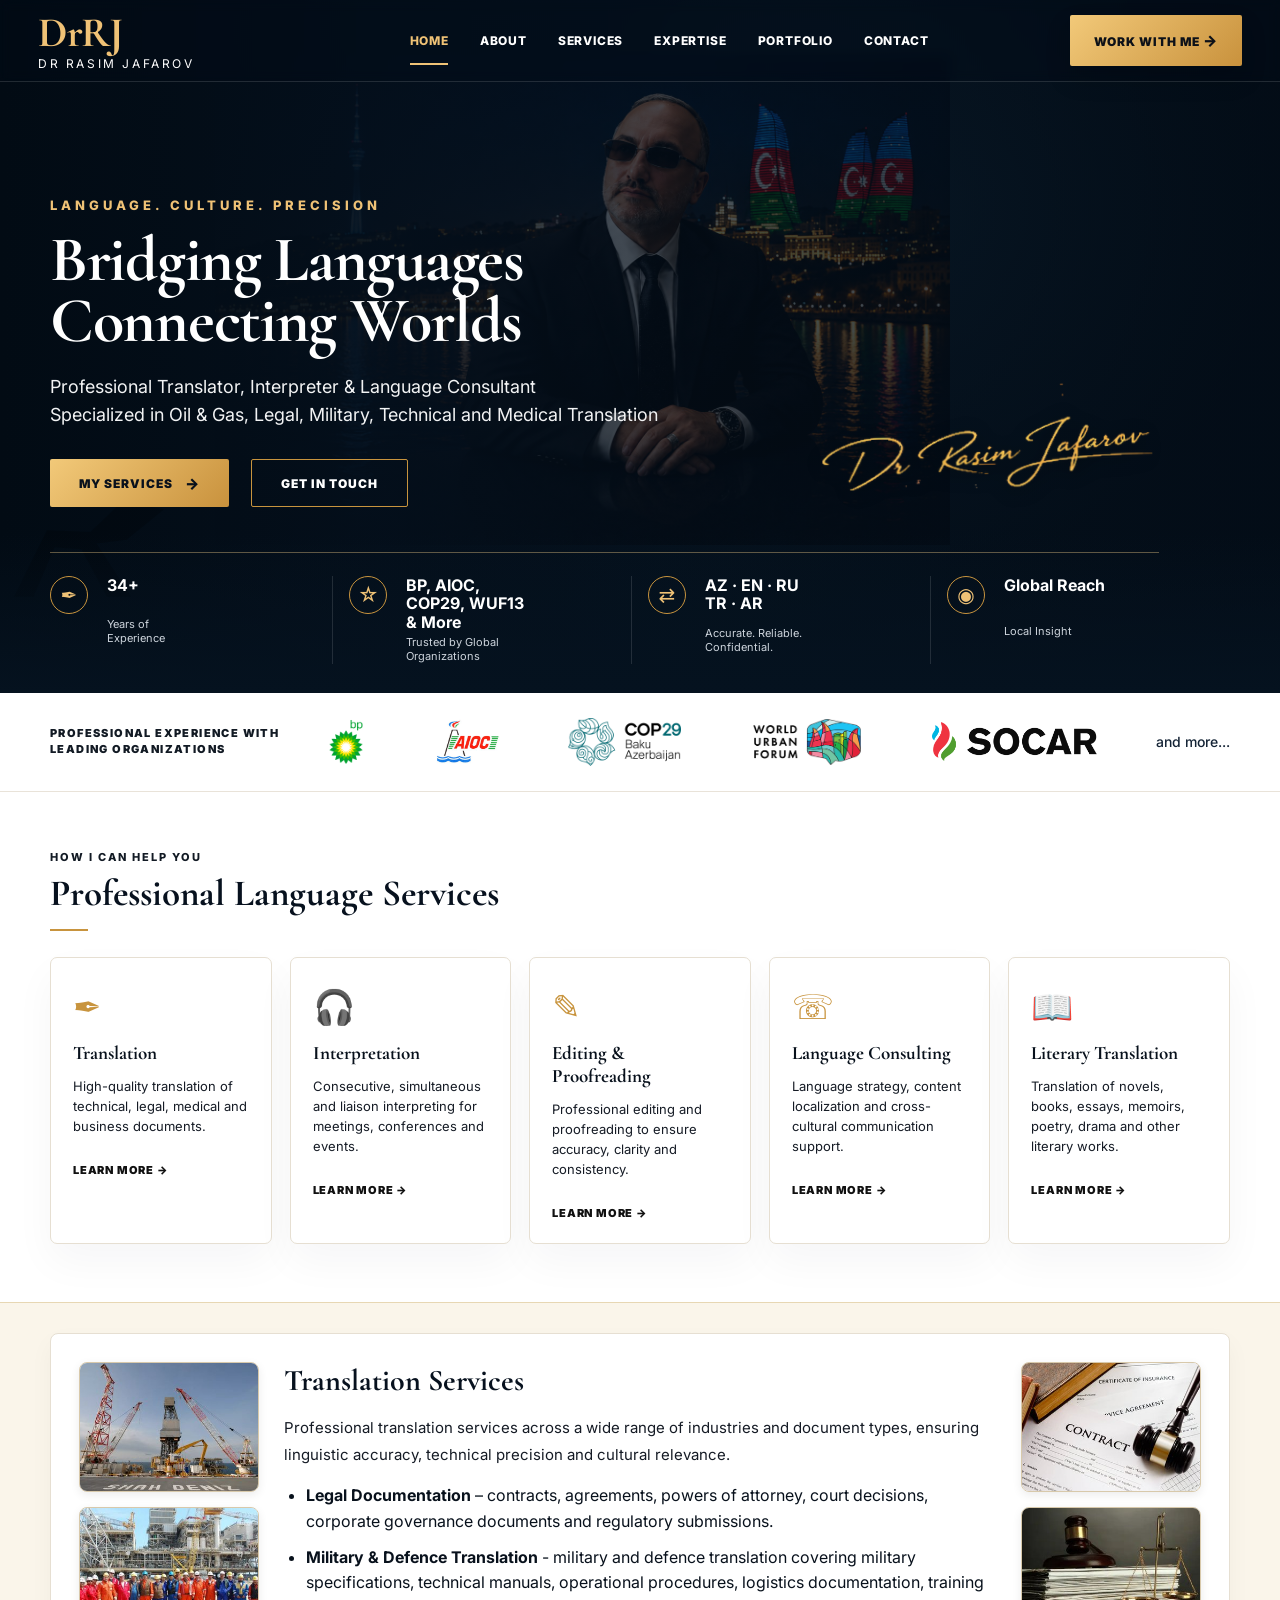
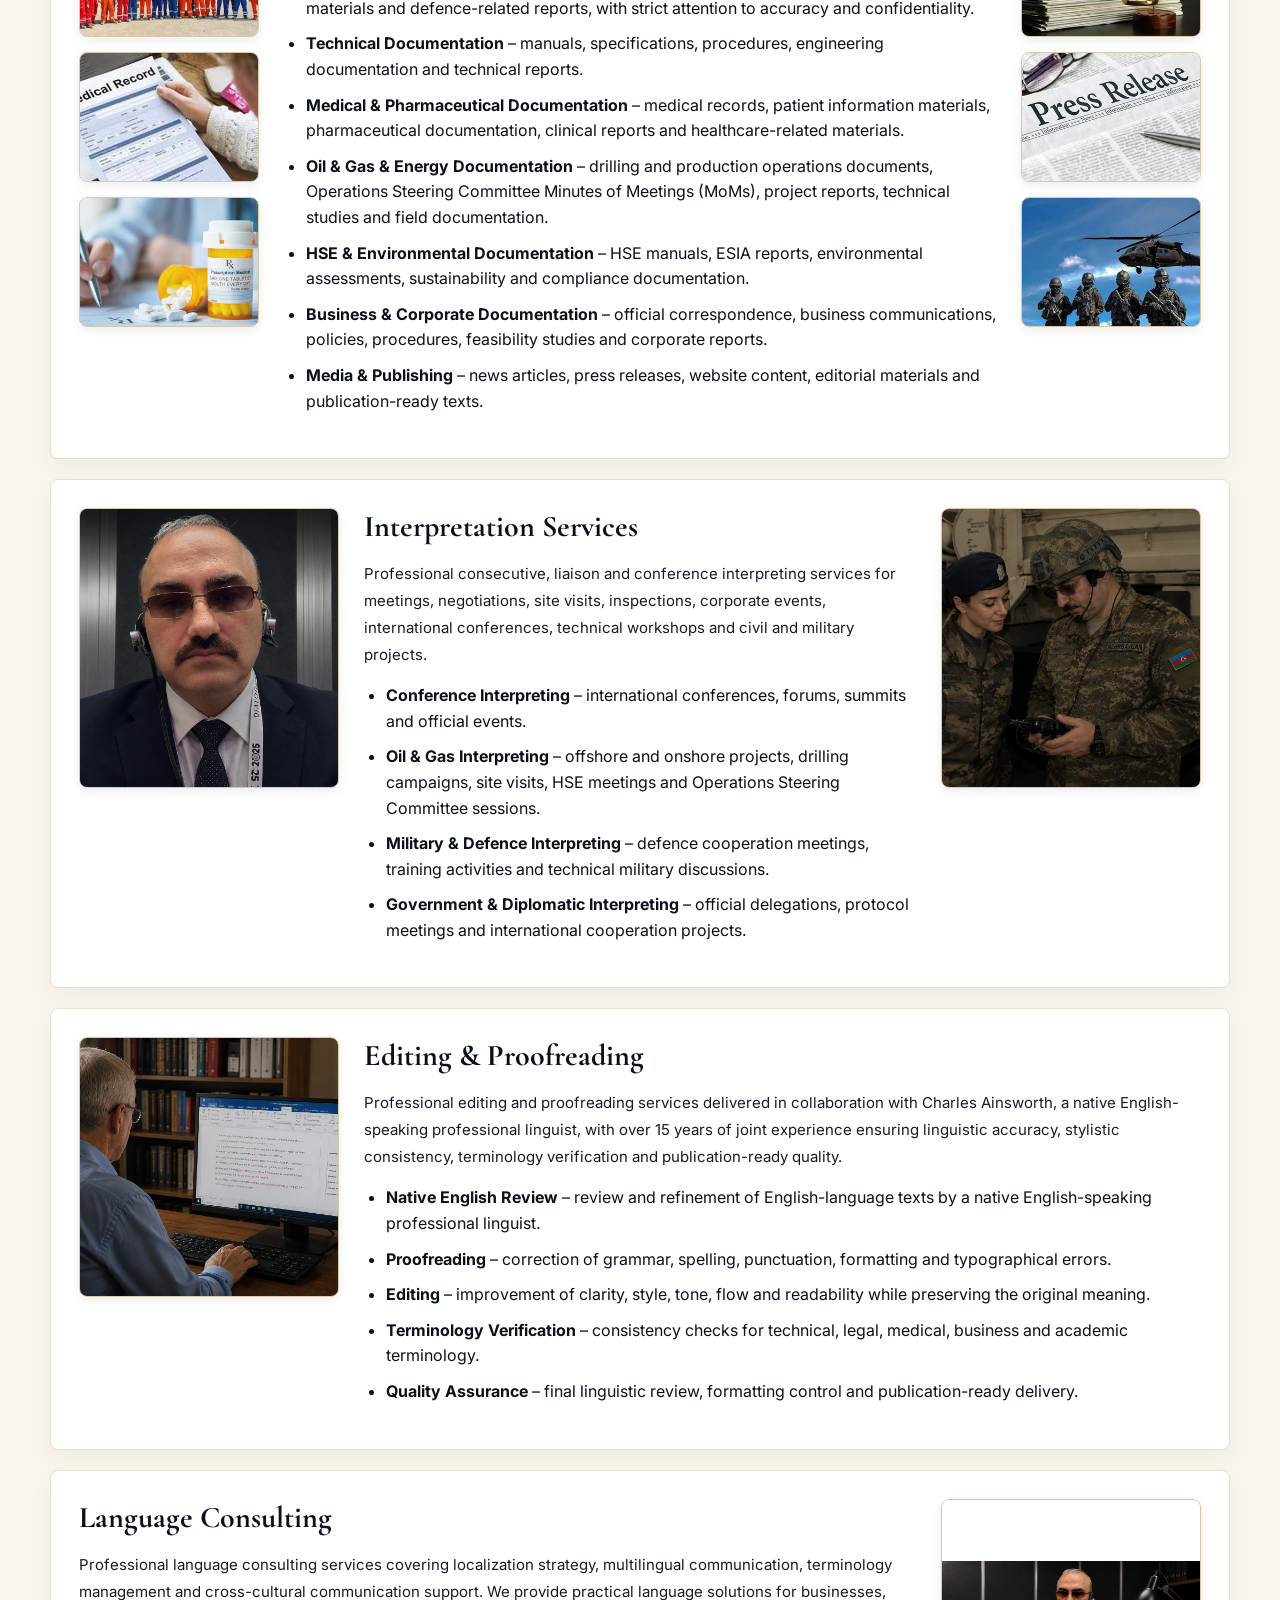
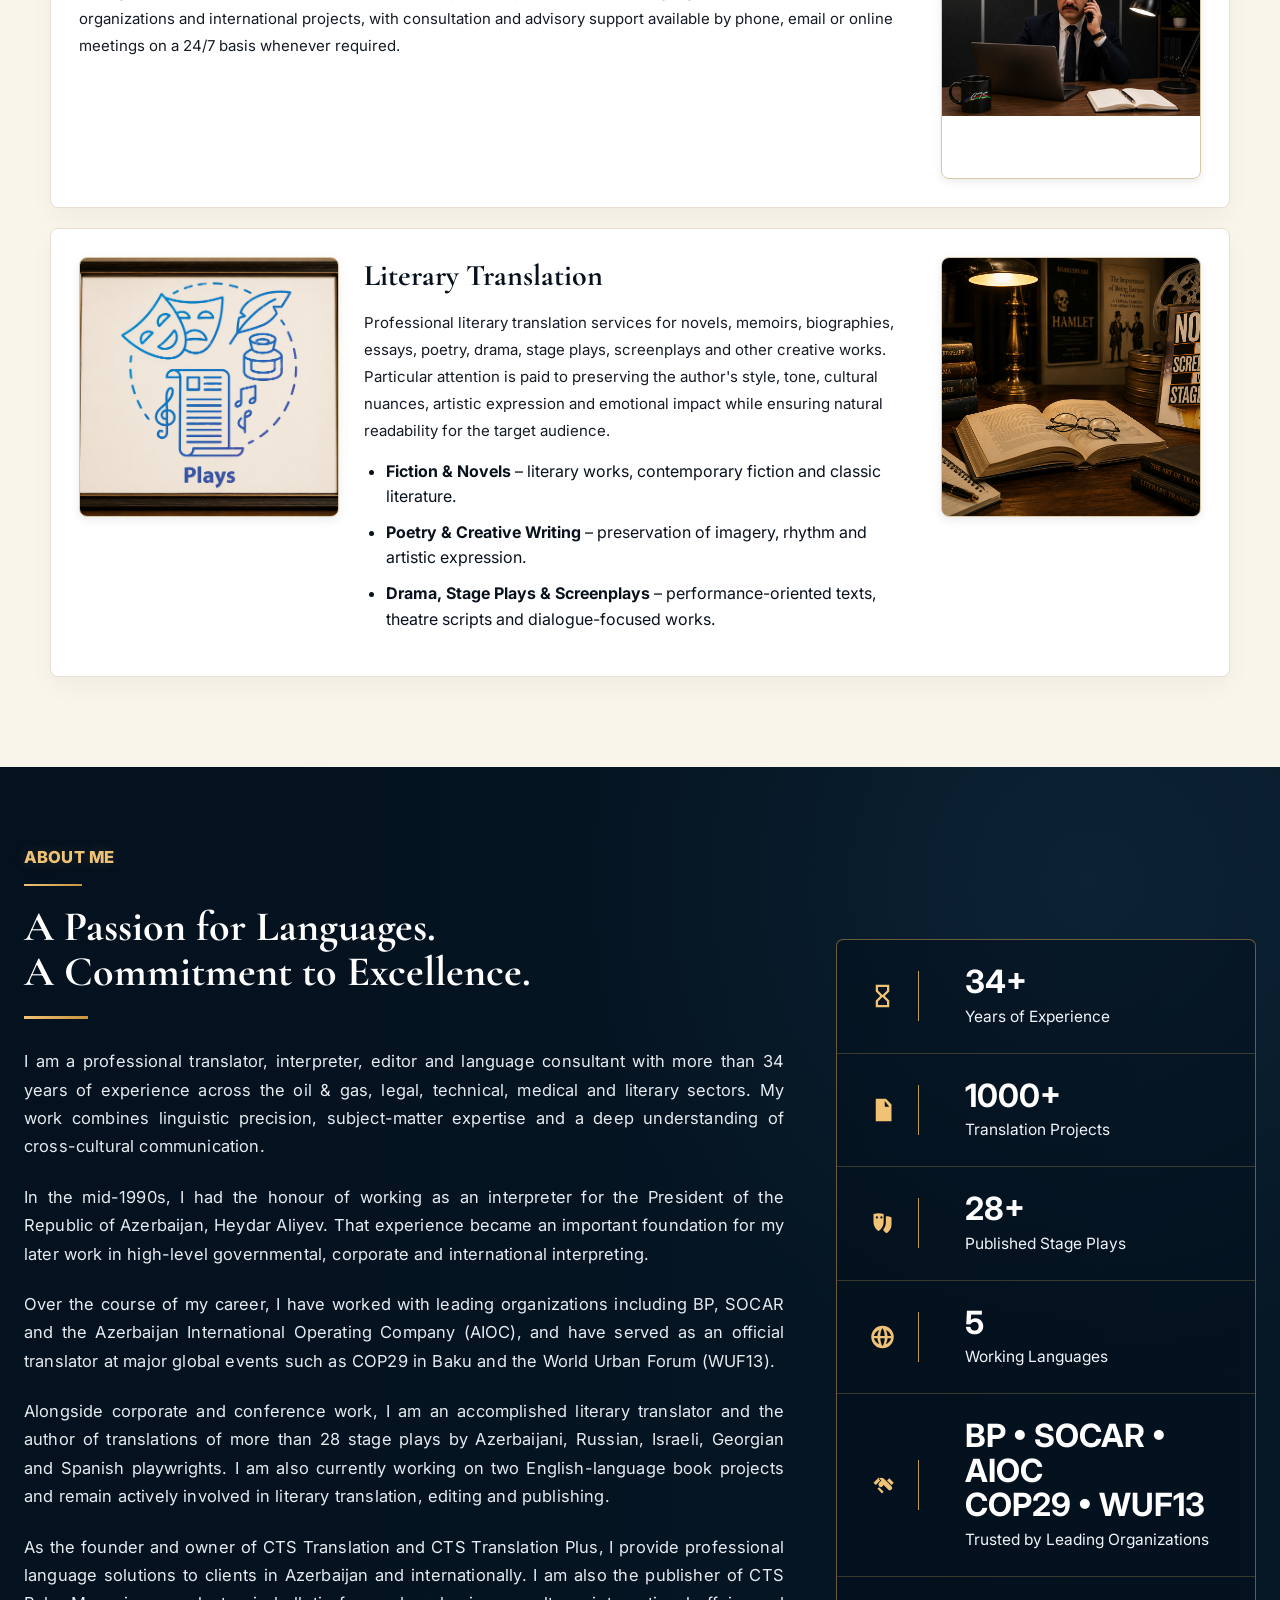
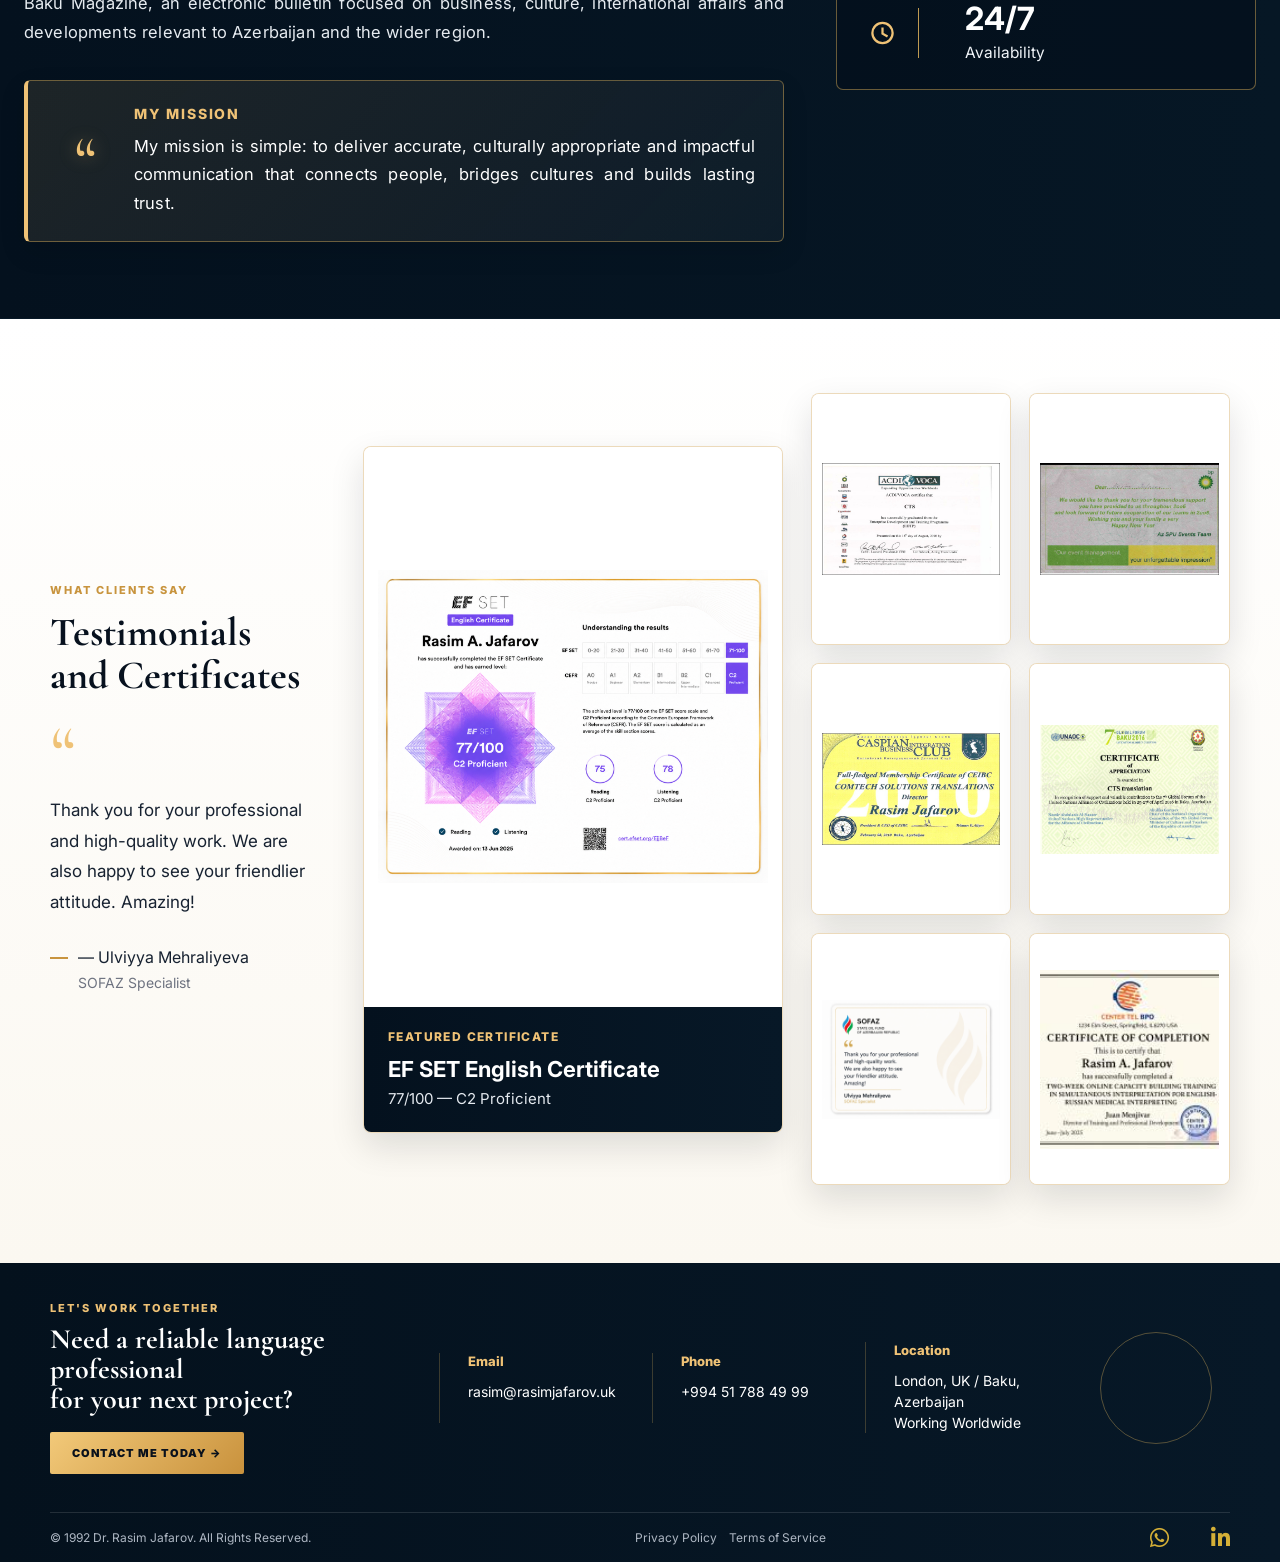
==== commit 75964da8: "Update index.html" ====
--- a/index.html
+++ b/index.html
@@ -325,6 +325,8 @@
           </a>
           <a href="testimonial-sofaz.jpg" target="_blank" rel="noopener">
             <img src="testimonial-sofaz.jpg" alt="SOFAZ testimonial card" />
+            <a href="testimonial-medical.jpg" target="_blank" rel="noopener">
+    <img src="testimonial-medical.jpg" alt="Medical Interpretation Certificate" />
           </a>
         </div>
       </div>
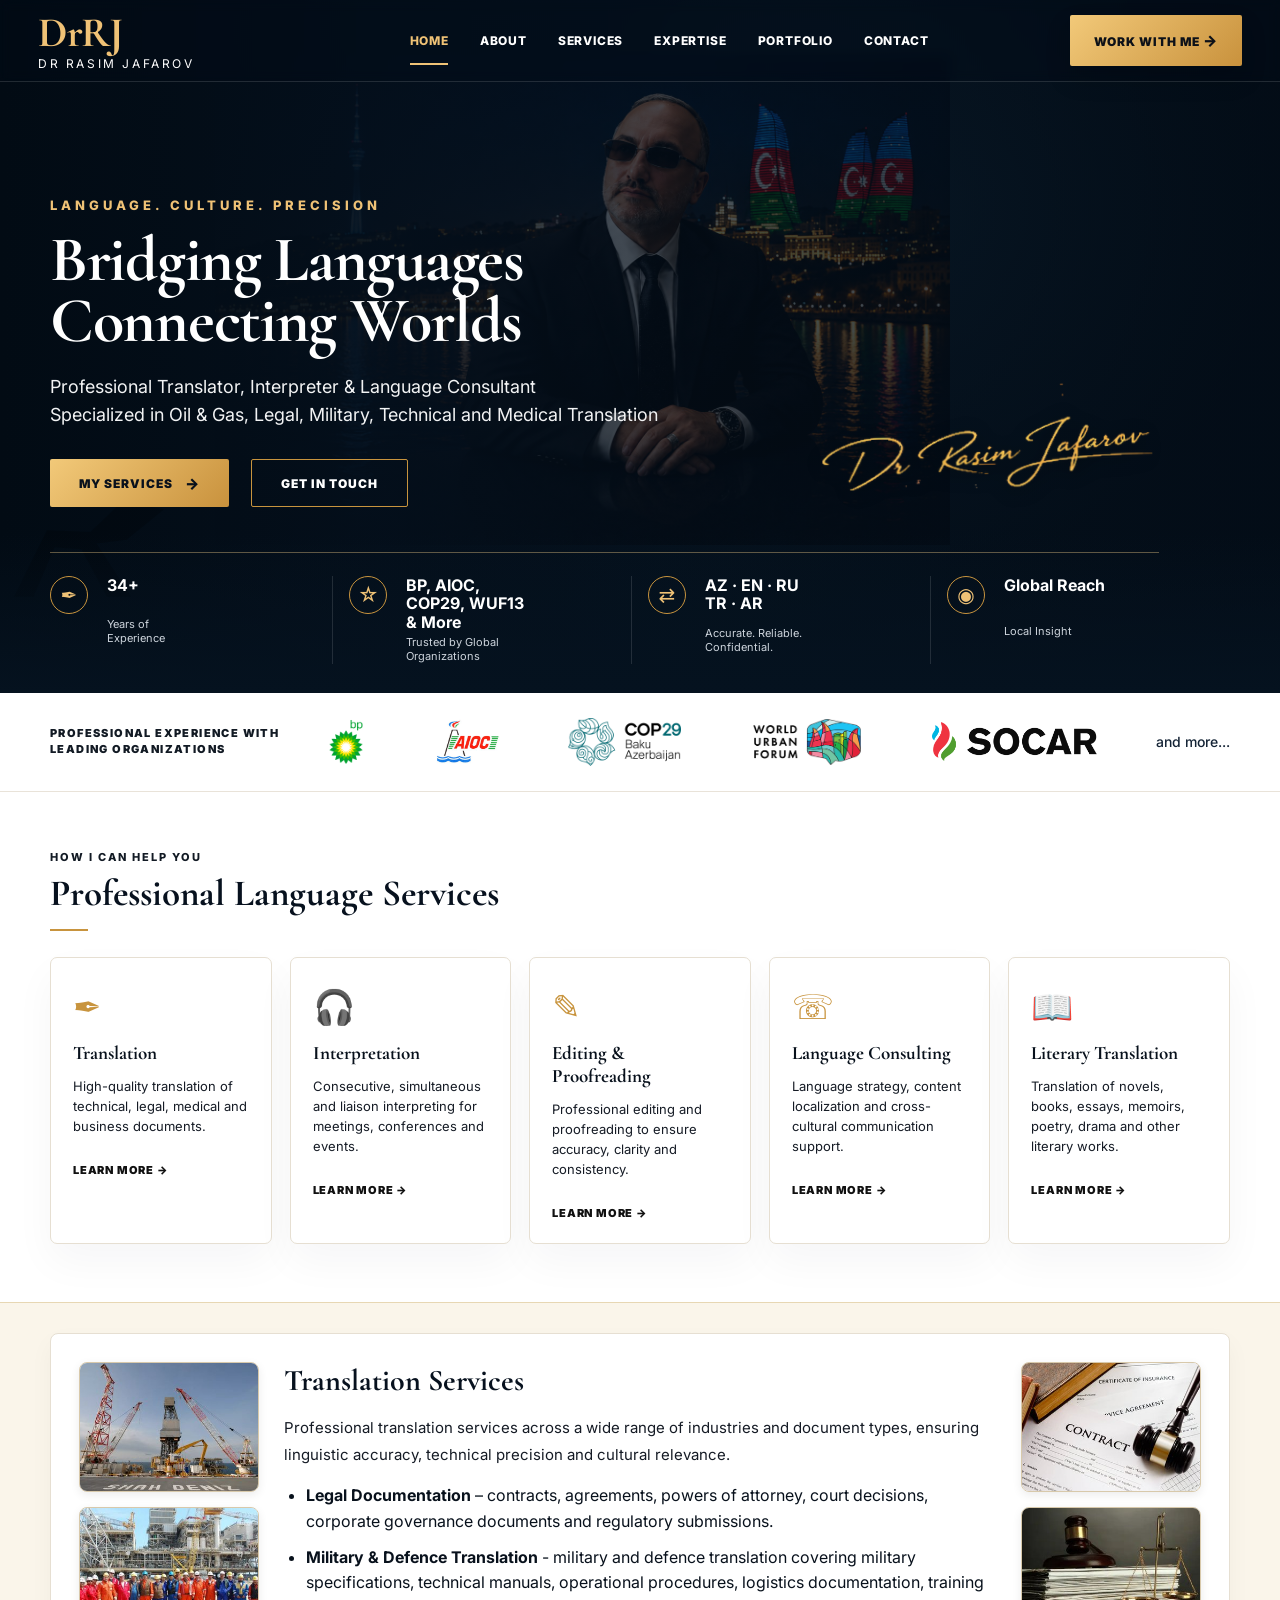
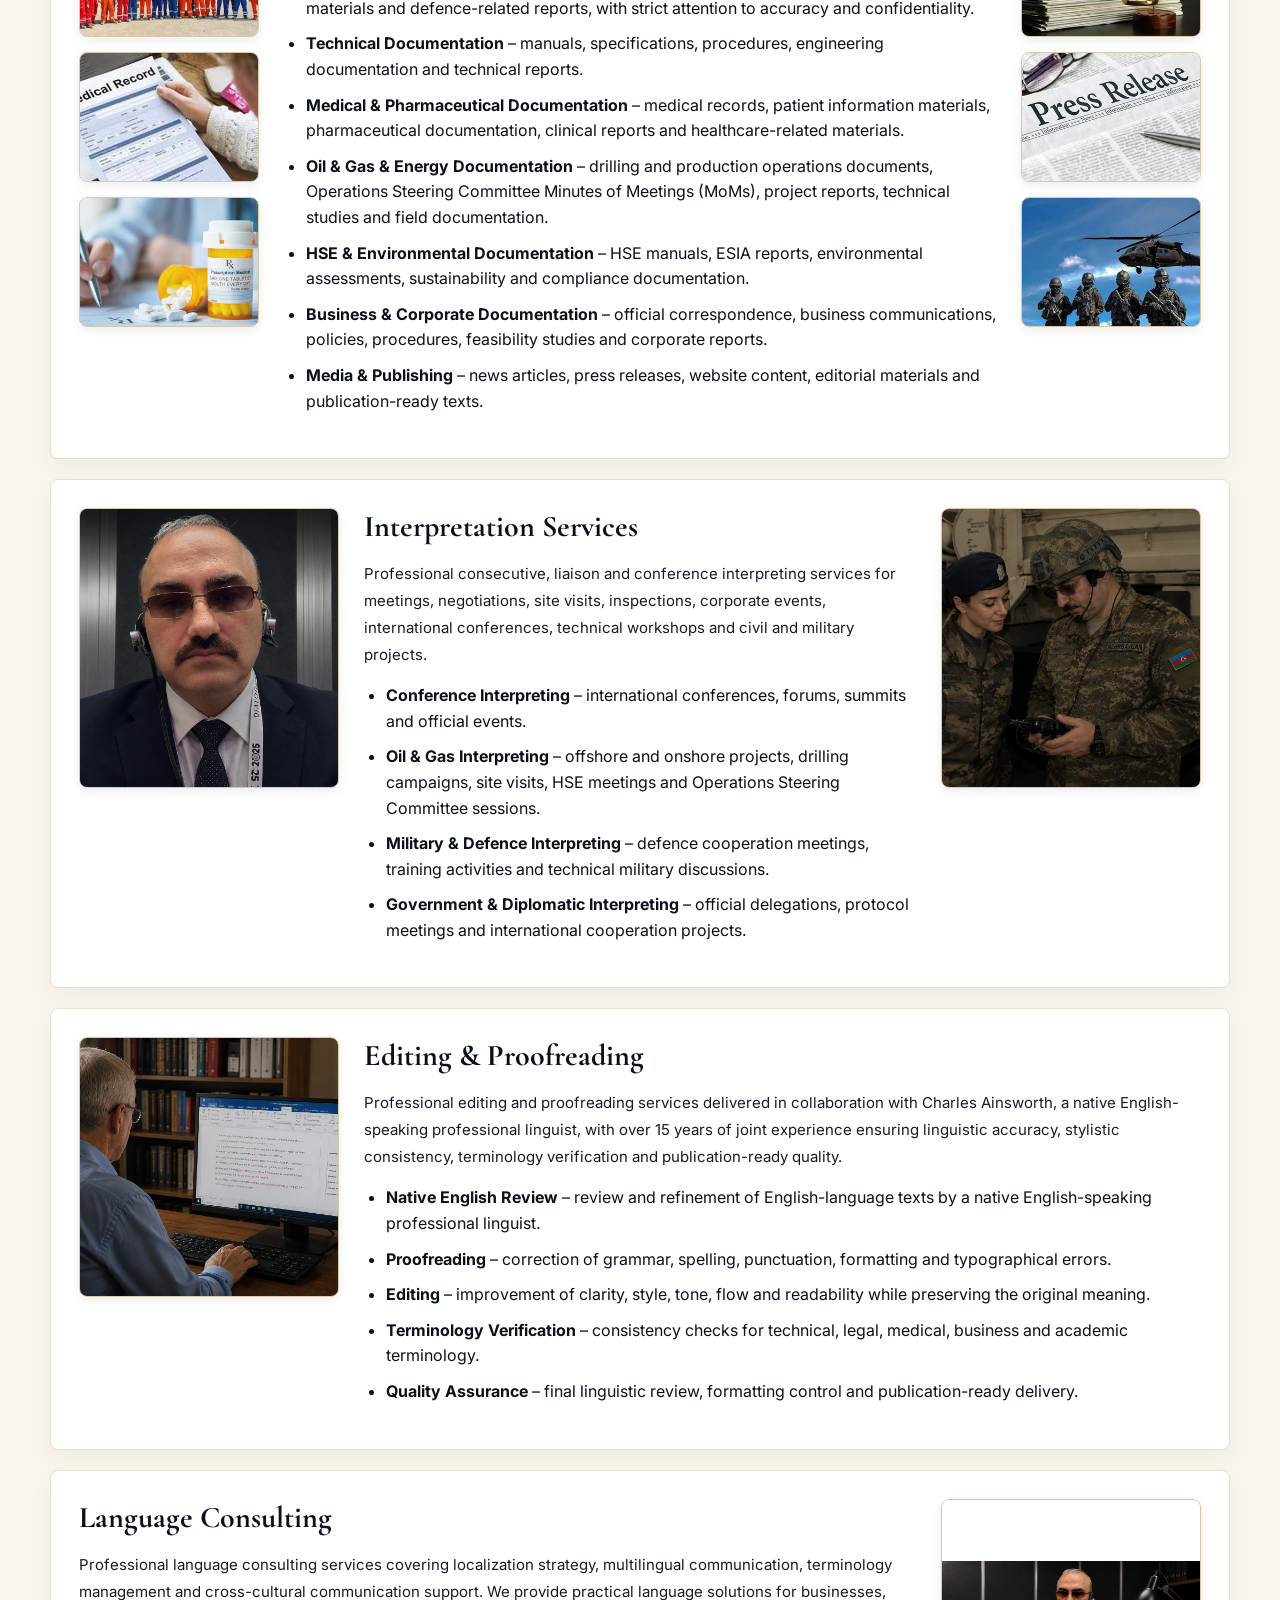
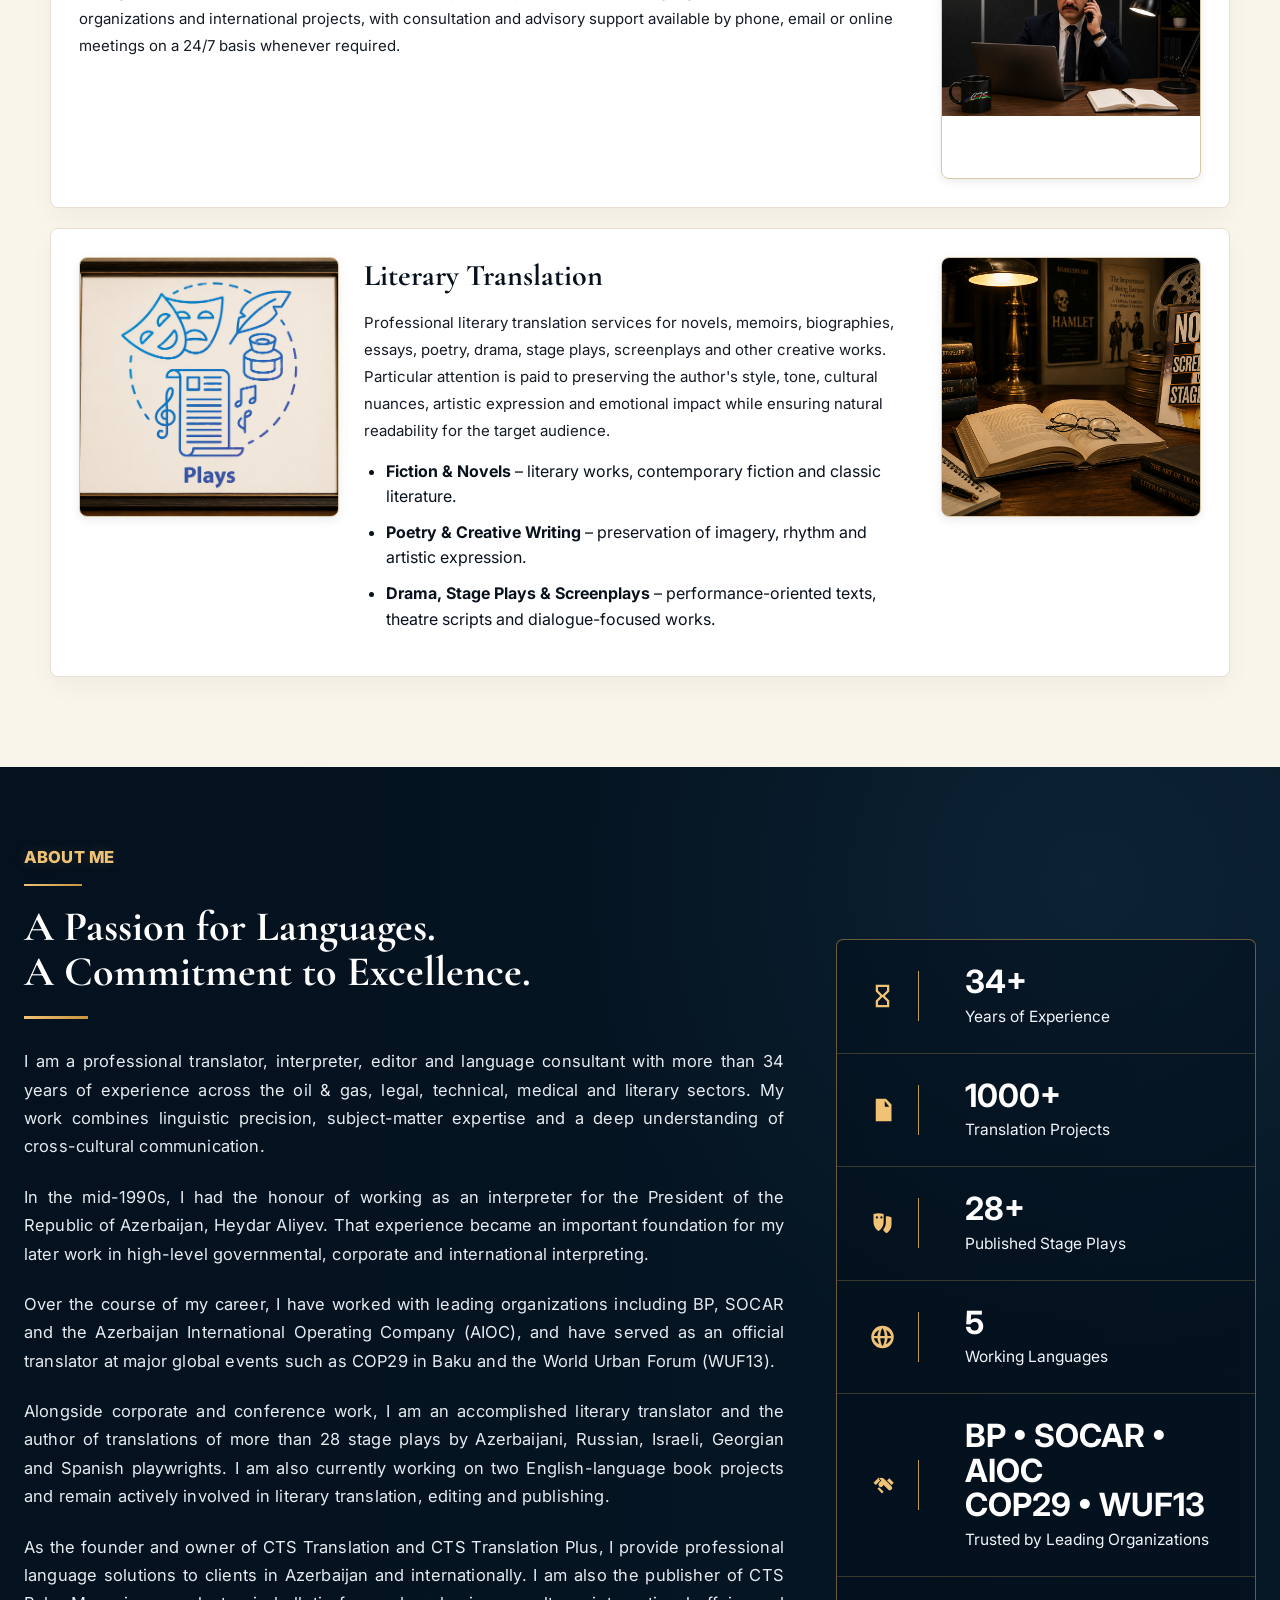
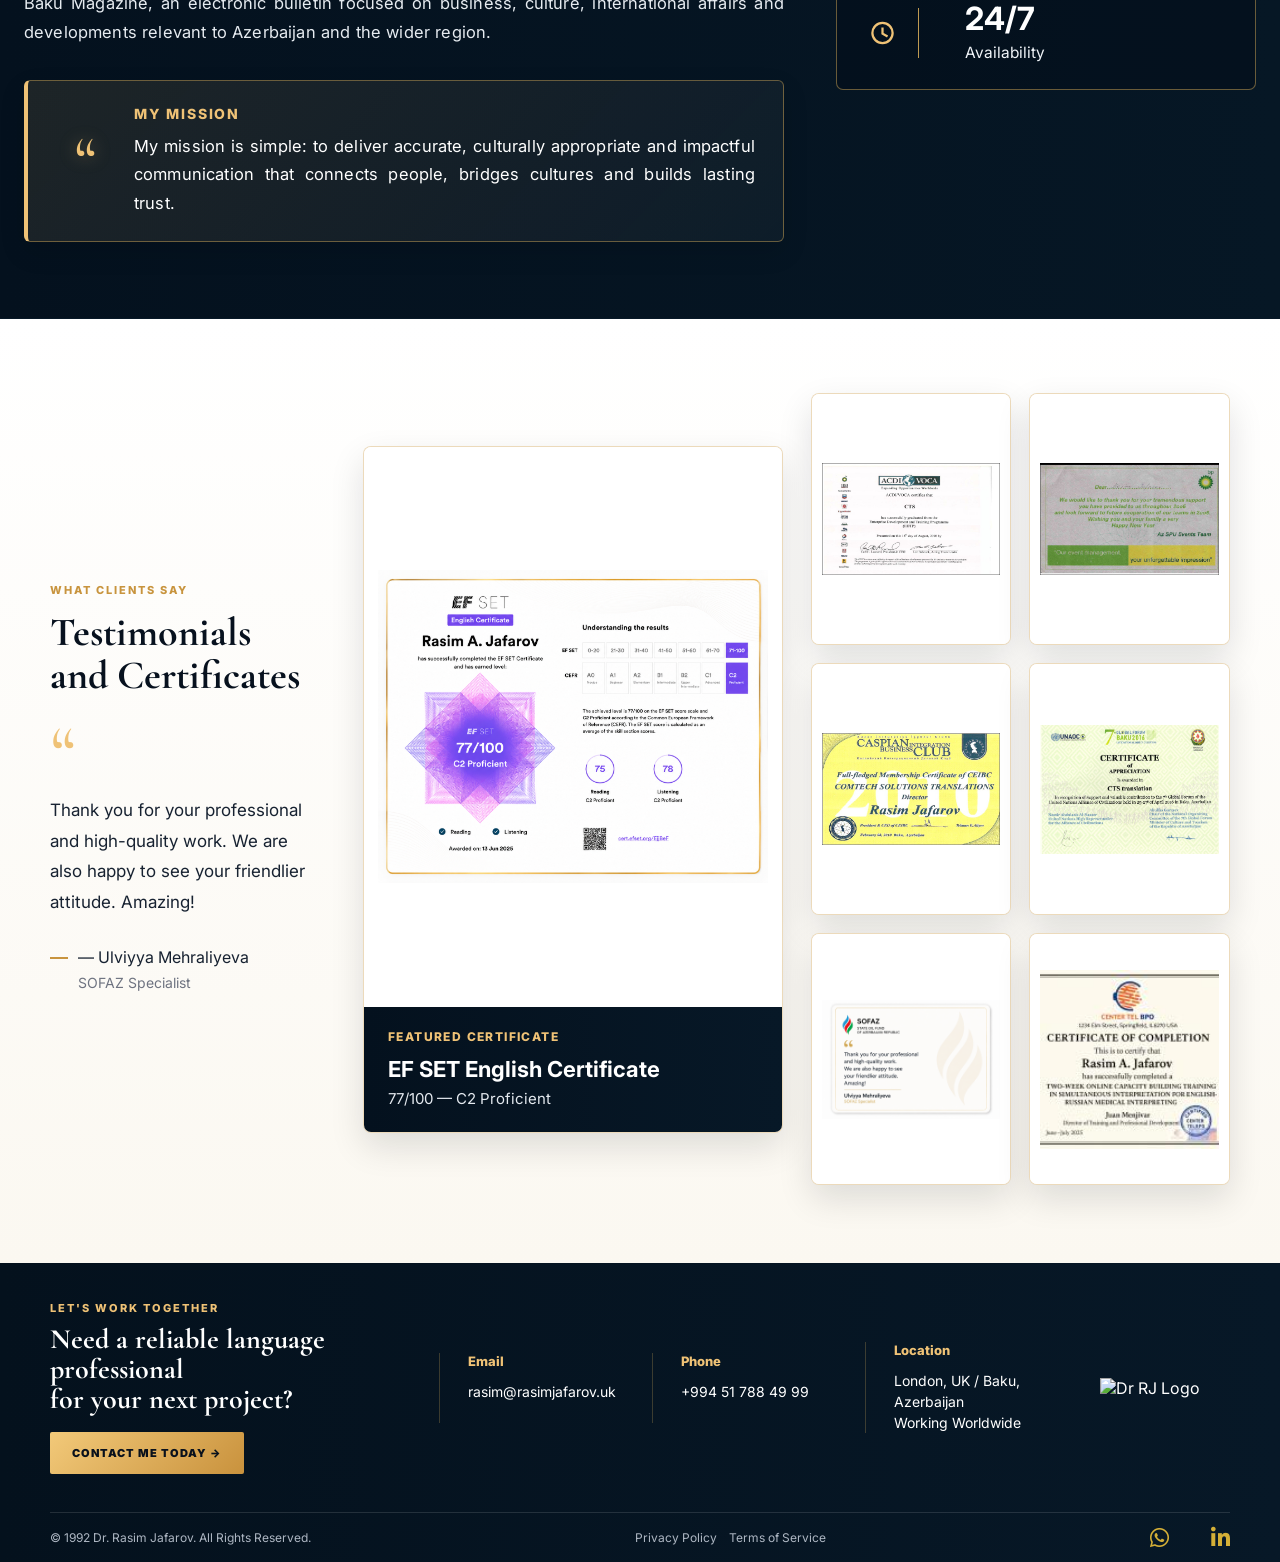
==== commit 459ffa72: "Update index.html" ====
--- a/index.html
+++ b/index.html
@@ -343,8 +343,8 @@
       <div class="footer-info"><span>Email</span><a href="mailto:rasim@rasimjafarov.uk">rasim@rasimjafarov.uk</a></div>
       <div class="footer-info"><span>Phone</span><a href="tel:+994517884999">+994 51 788 49 99</a></div>
       <div class="footer-info"><span>Location</span><p>London, UK / Baku, Azerbaijan<br>Working Worldwide</p></div>
-      <div class="globe" aria-label="Global communication">
-        <span class="globe-inner"></span>
+      <div class="footer-logo">
+        <img src="logo-drrj.png" alt="Dr RJ Logo">
       </div>
     </div>
     <div class="container footer-bottom"><span>© 1992 Dr. Rasim Jafarov. All Rights Reserved.</span><span>Privacy Policy &nbsp;&nbsp; Terms of Service</span><span class="socials"><span class="socials"><a href="https://wa.me/994517884999" target="_blank" aria-label="WhatsApp"><i class="fab fa-whatsapp"></i></a>&nbsp;&nbsp;<a href="https://www.linkedin.com/in/rasim-a-253b8521/" target="_blank" aria-label="LinkedIn"><i class="fab fa-linkedin-in"></i></a></span></div>
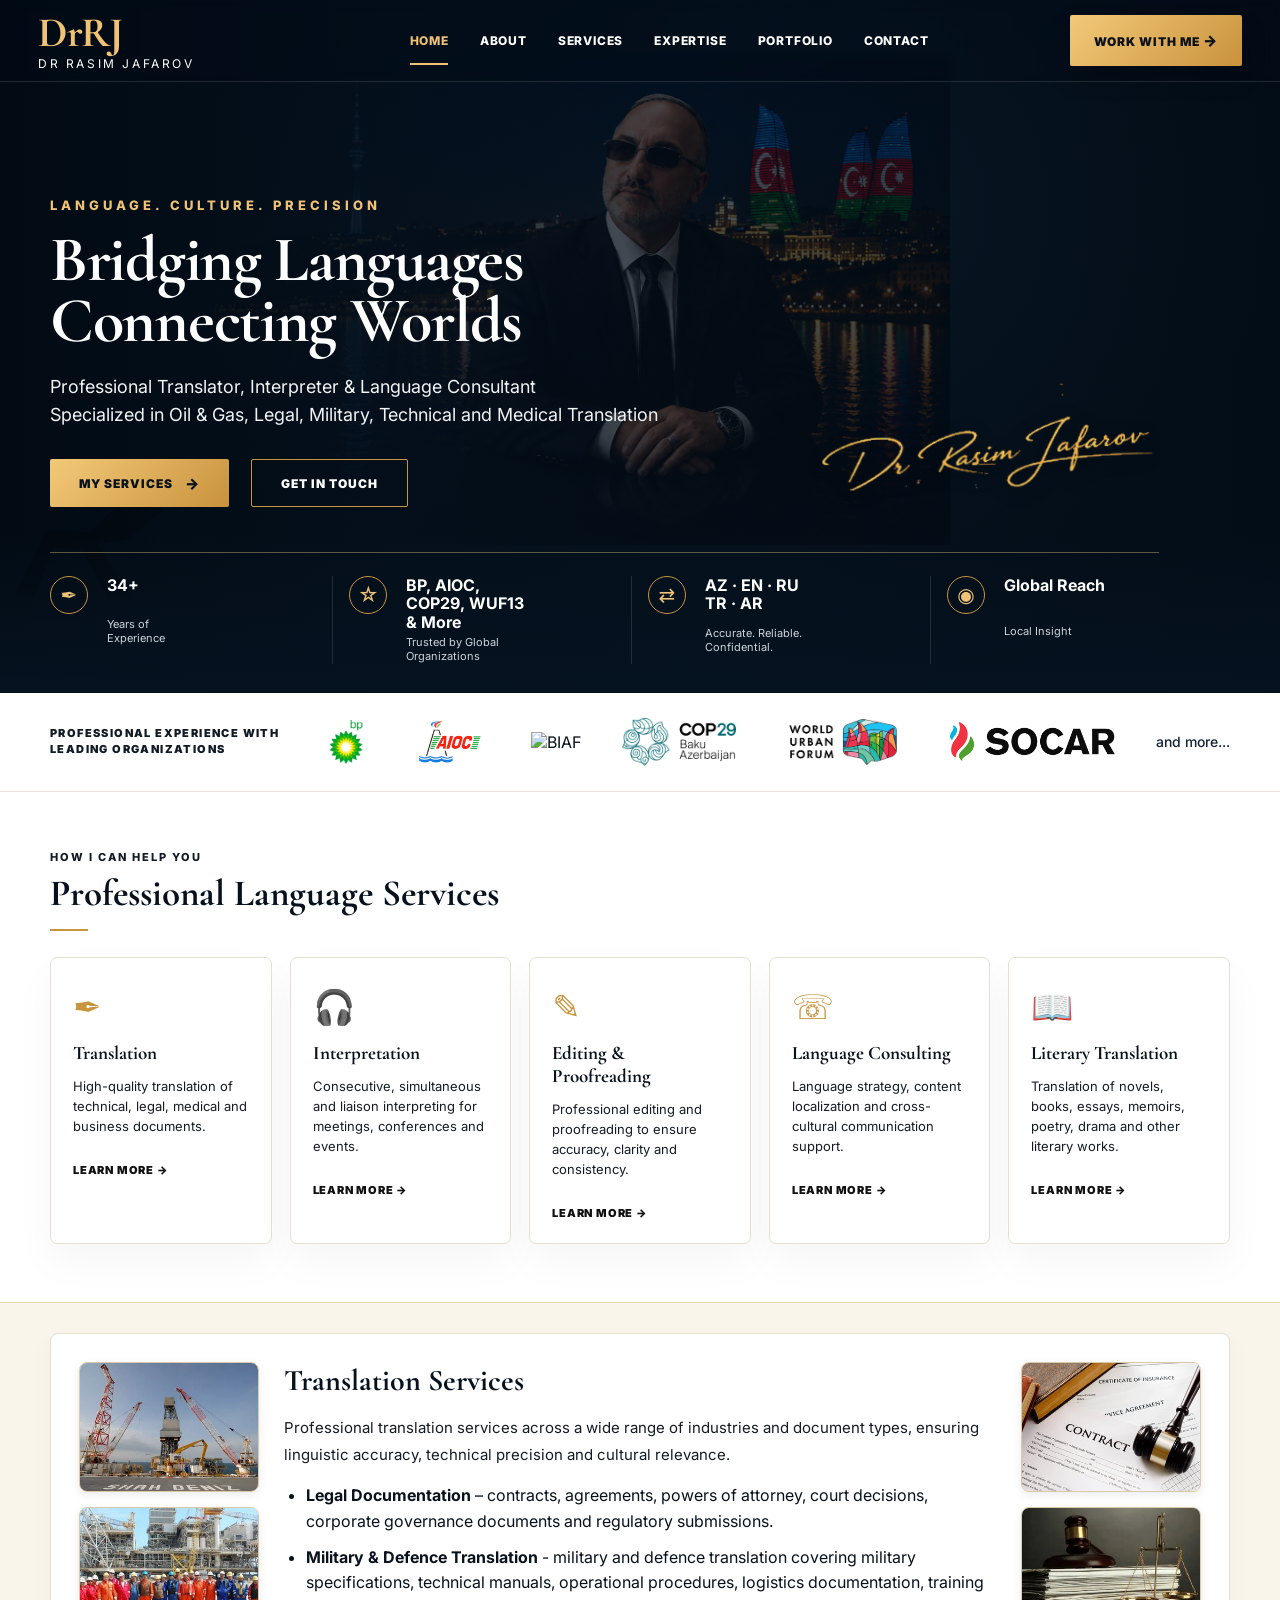
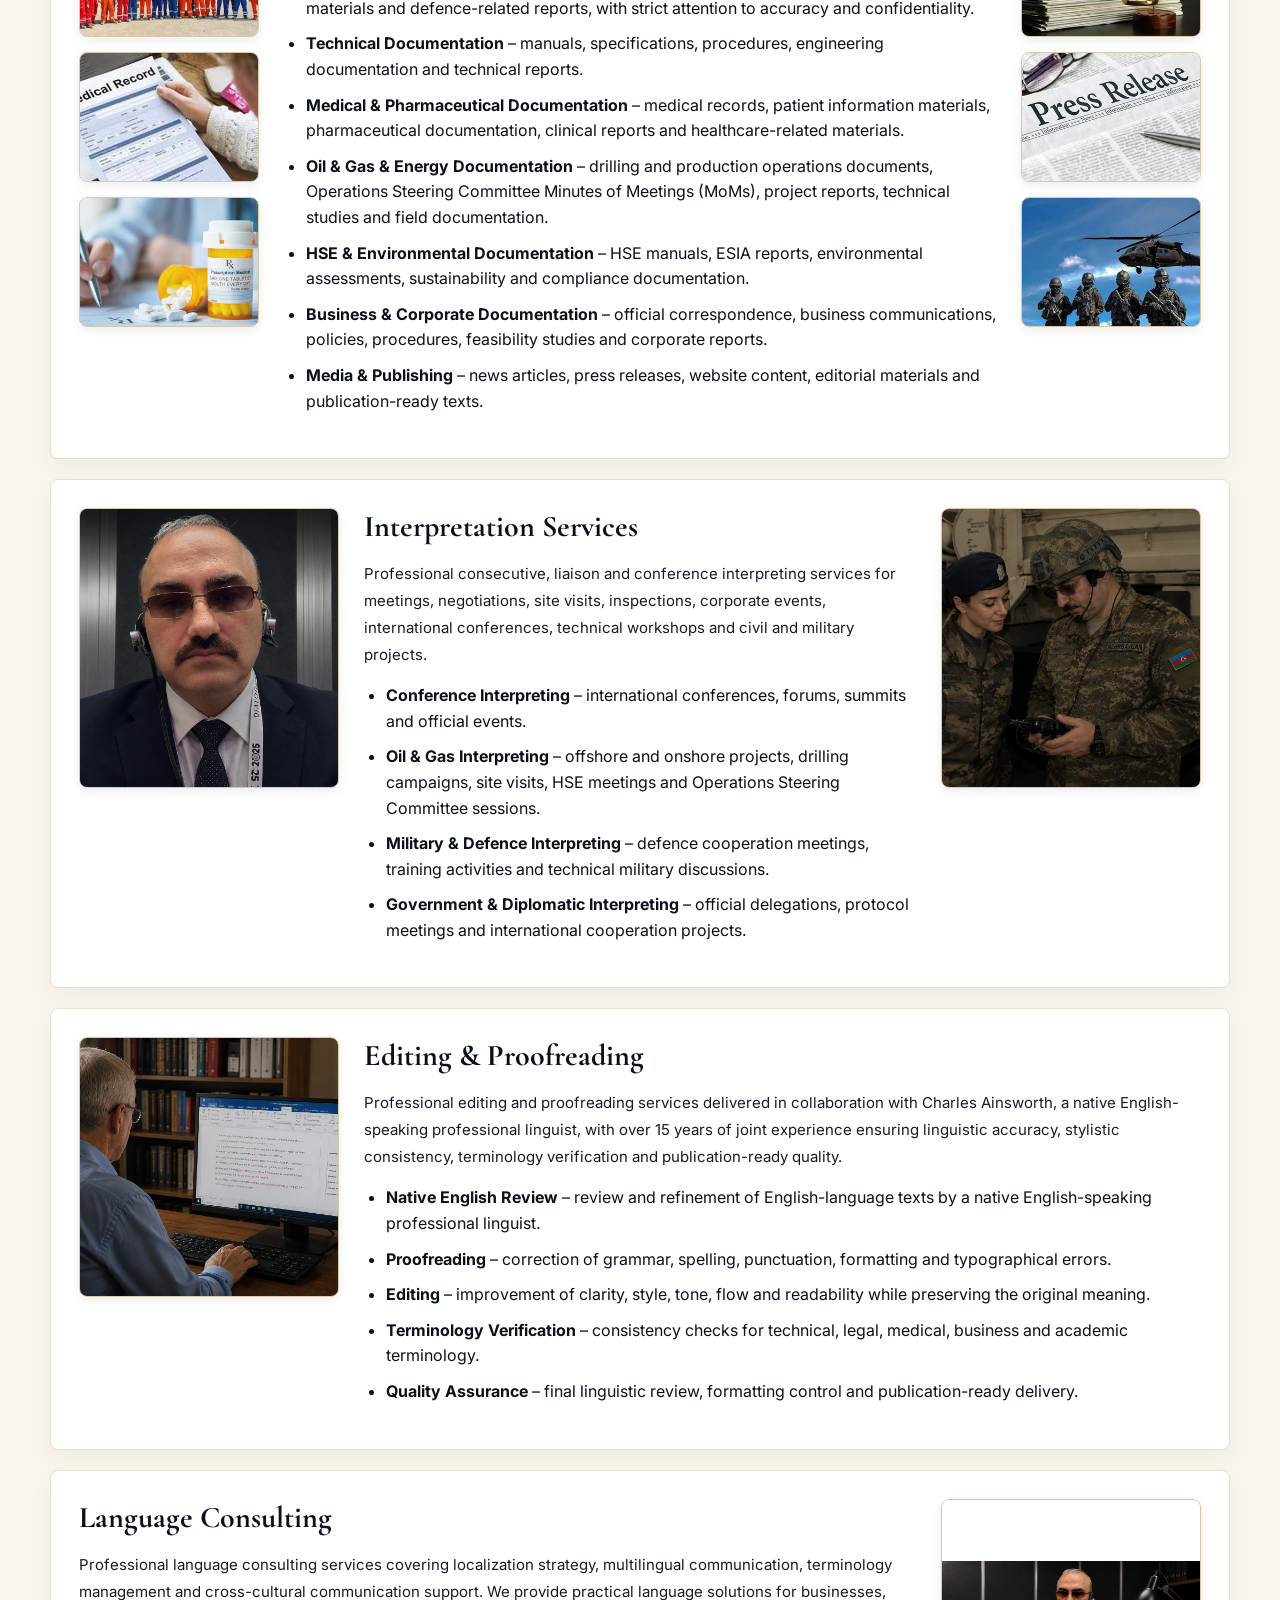
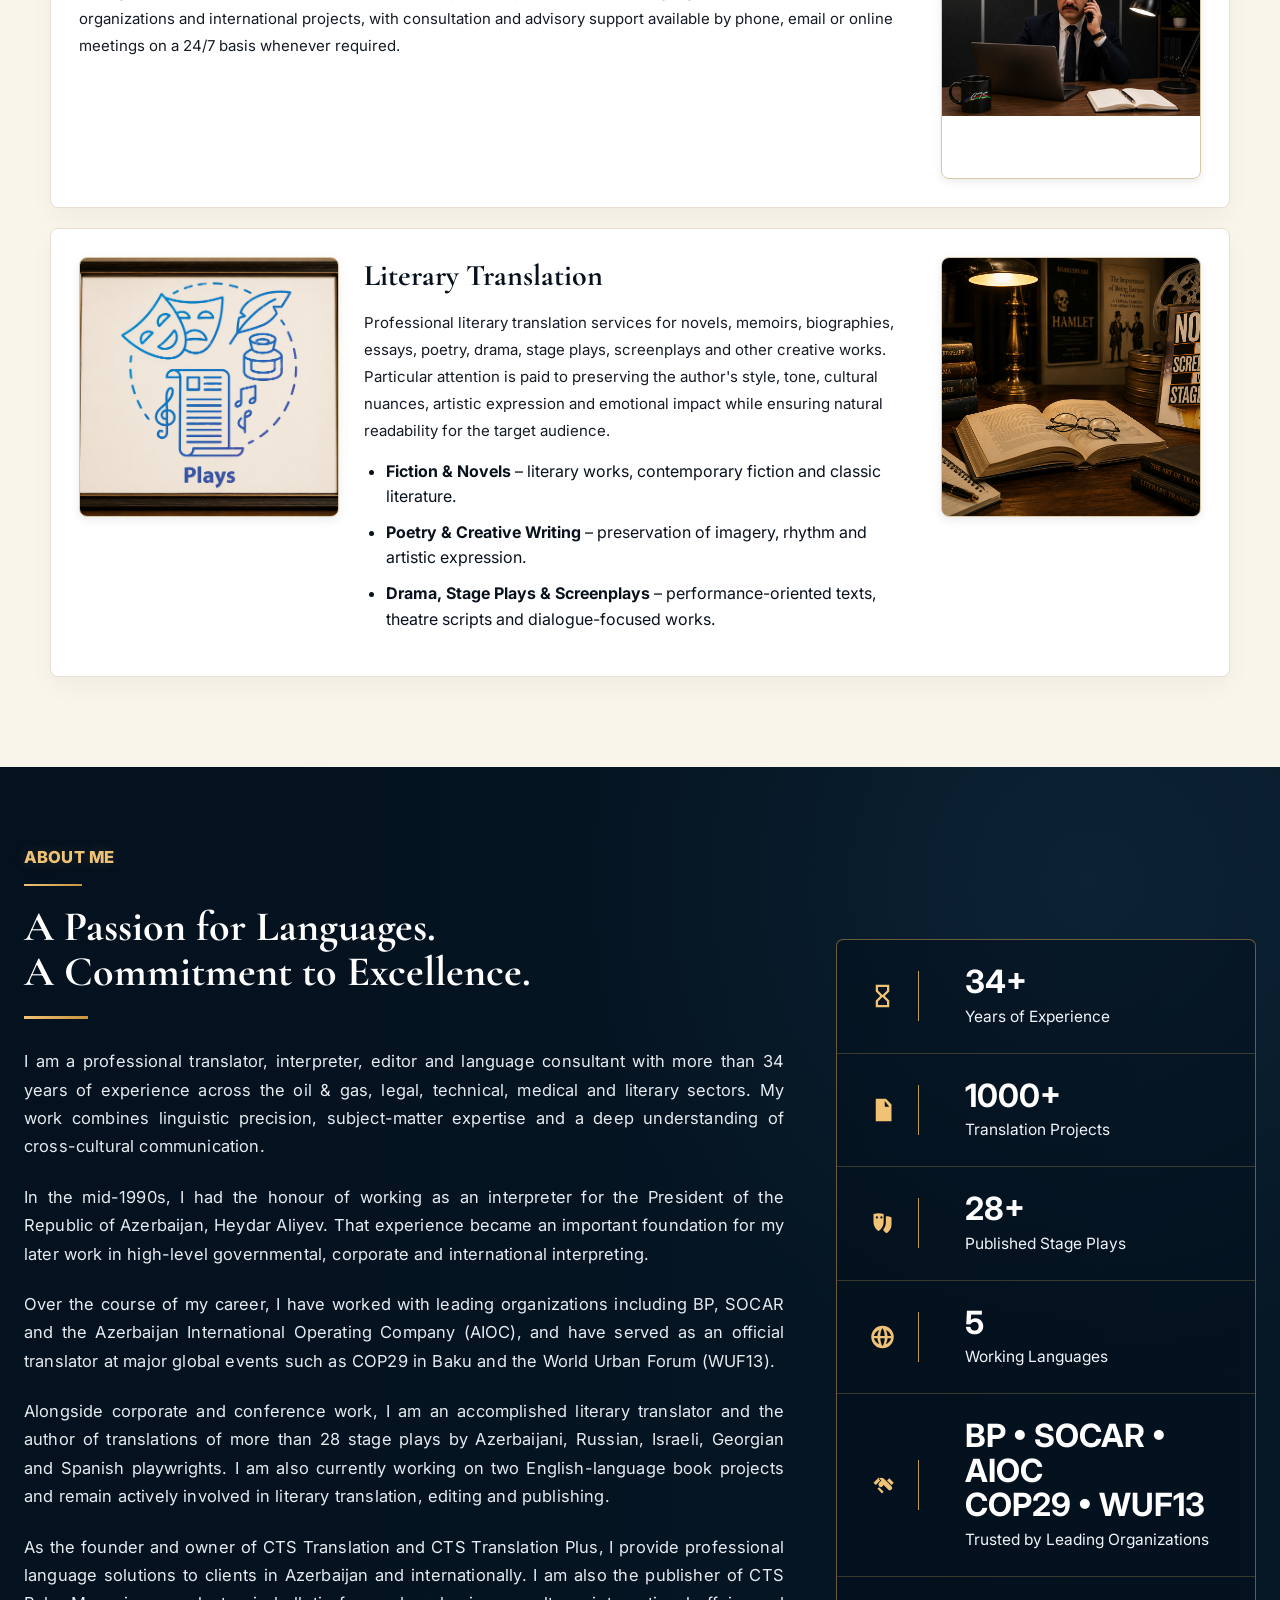
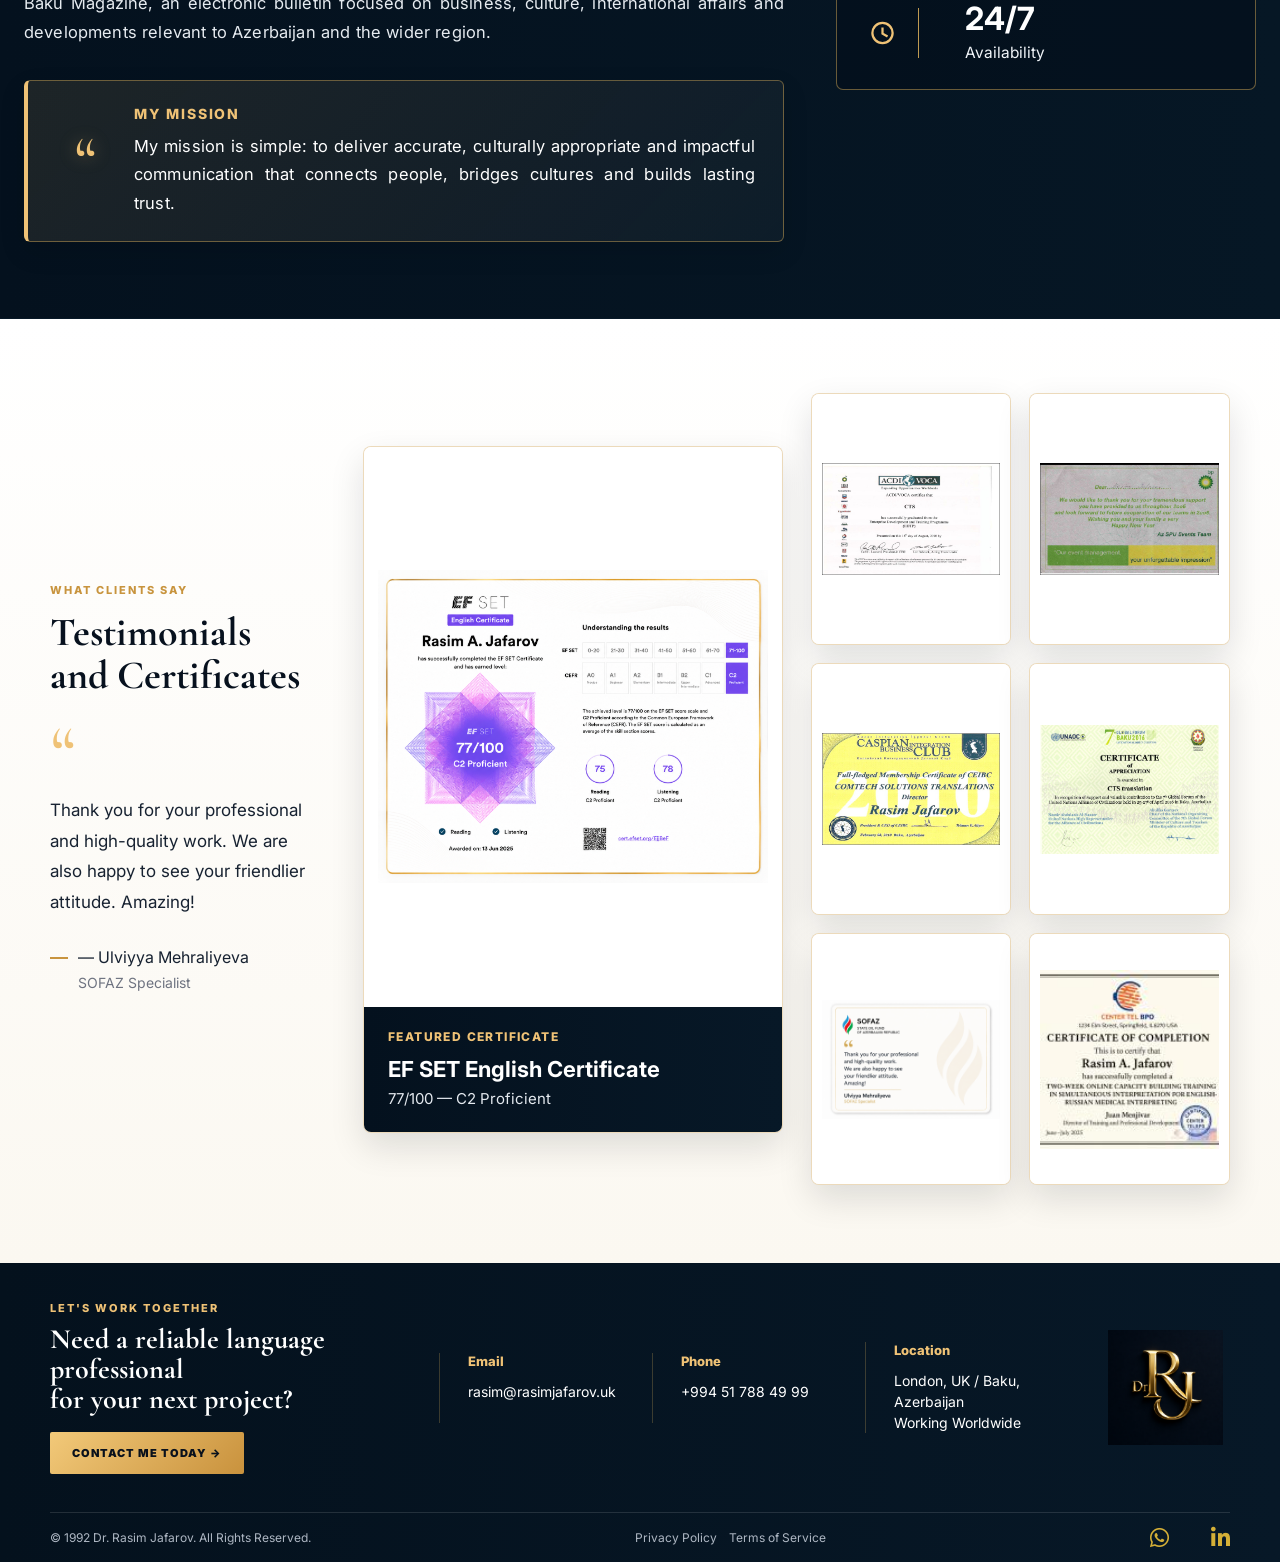
==== commit 9d51d4f6: "Update index.html" ====
--- a/index.html
+++ b/index.html
@@ -82,6 +82,7 @@
         <div class="logos org-logo-row" aria-label="Organizations connected to Dr. Rasim Jafarov's experience">
           <img src="bp-logo.png" alt="BP" class="org-logo org-logo-bp">
           <img src="aioc-logo.png" alt="AIOC" class="org-logo org-logo-aioc">
+          <img src="biaf-logo.png" alt="BIAF" class="org-logo org-logo-biaf">
           <img src="cop29-logo.png" alt="COP29 Azerbaijan" class="org-logo org-logo-cop29">
           <img src="wuf13-logo.png" alt="WUF13 World Urban Forum" class="org-logo org-logo-wuf13">
           <img src="socar-logo.png" alt="SOCAR" class="org-logo org-logo-socar">
--- a/style.css
+++ b/style.css
@@ -1016,3 +1016,26 @@
   }
 }
 .socials{display:flex;align-items:center;gap:18px}.socials a{color:#d4af37;font-size:22px;text-decoration:none;transition:all .25s ease}.socials a:hover{color:#fff;transform:translateY(-2px)}
+.footer-logo{
+    display:flex;
+    justify-content:center;
+    align-items:center;
+}
+
+.footer-logo img{
+    width:170px;
+    height:auto;
+    display:block;
+}
+.footer-logo img{
+  width:90px !important;
+  max-width:90px !important;
+  height:auto !important;
+}
+.footer-logo img{
+  width:115px !important;
+  max-width:115px !important;
+  height:auto !important;
+  display:block !important;
+  object-fit:contain !important;
+}
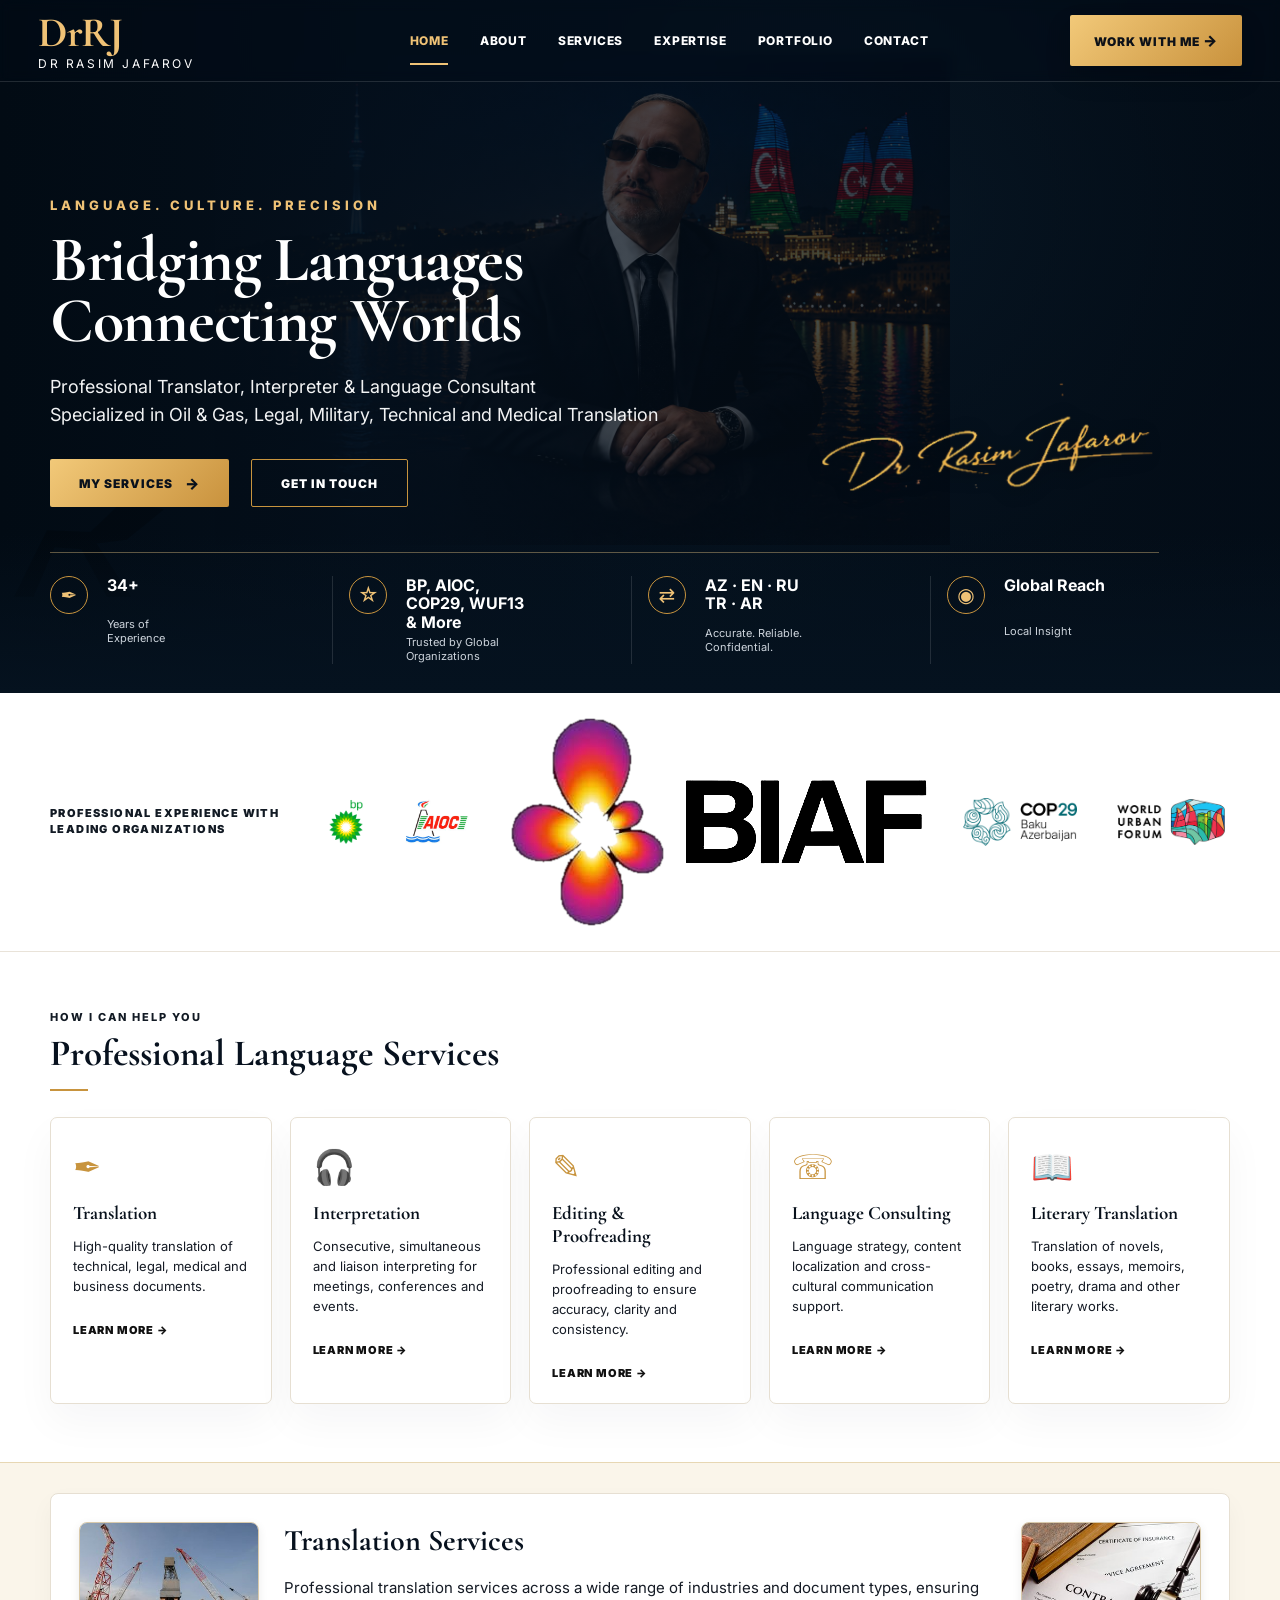
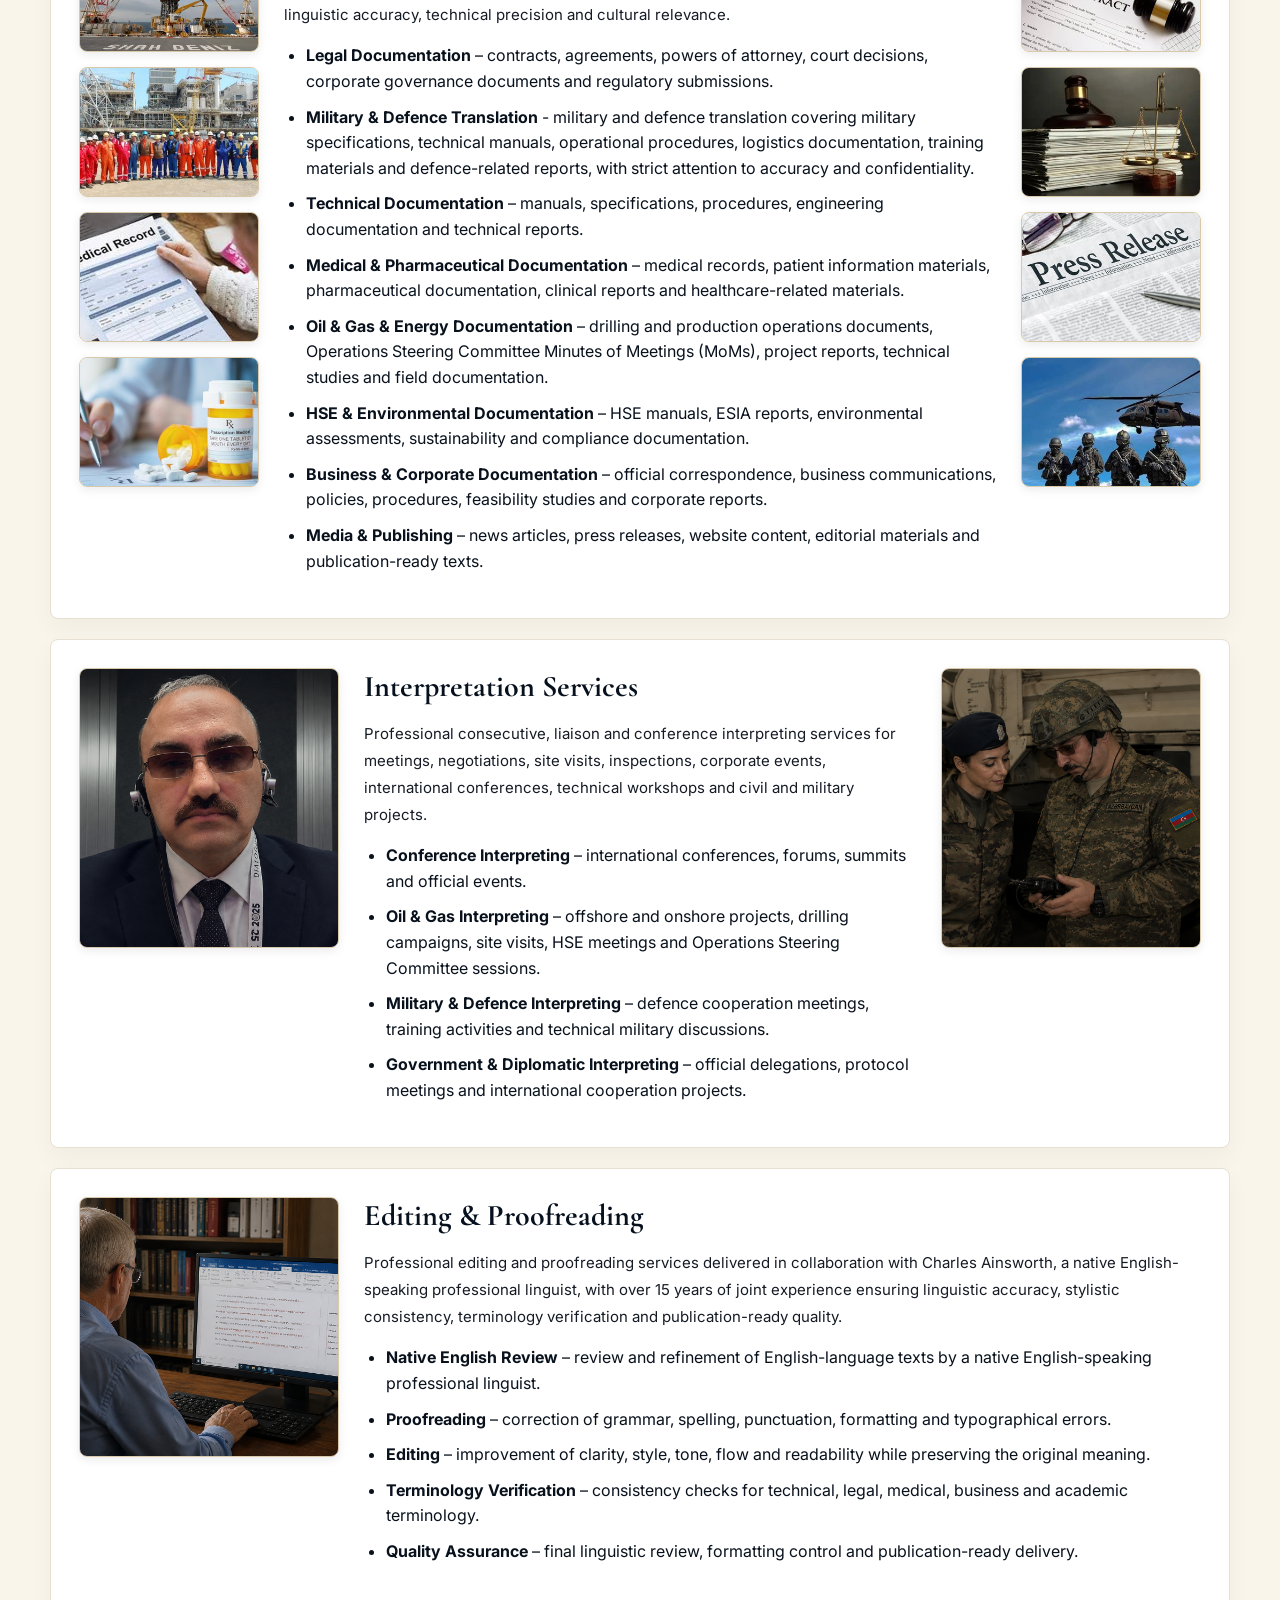
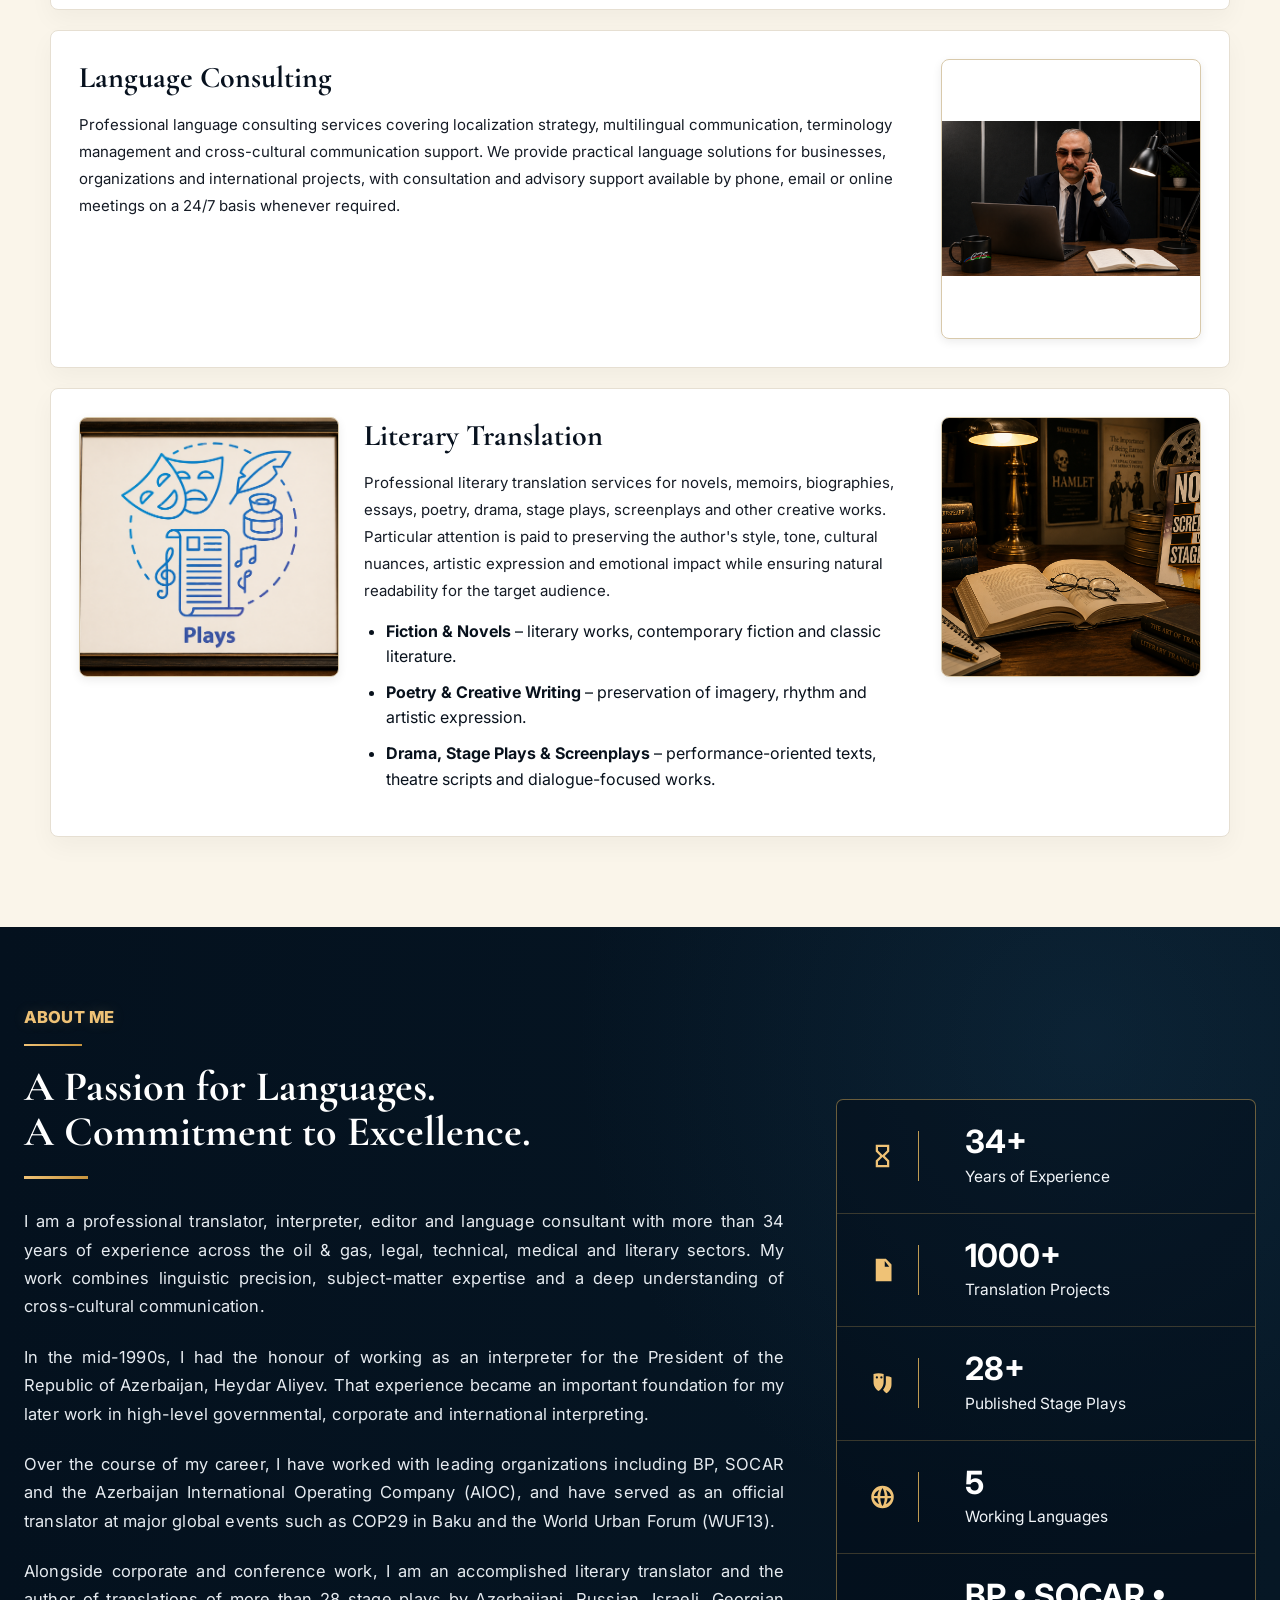
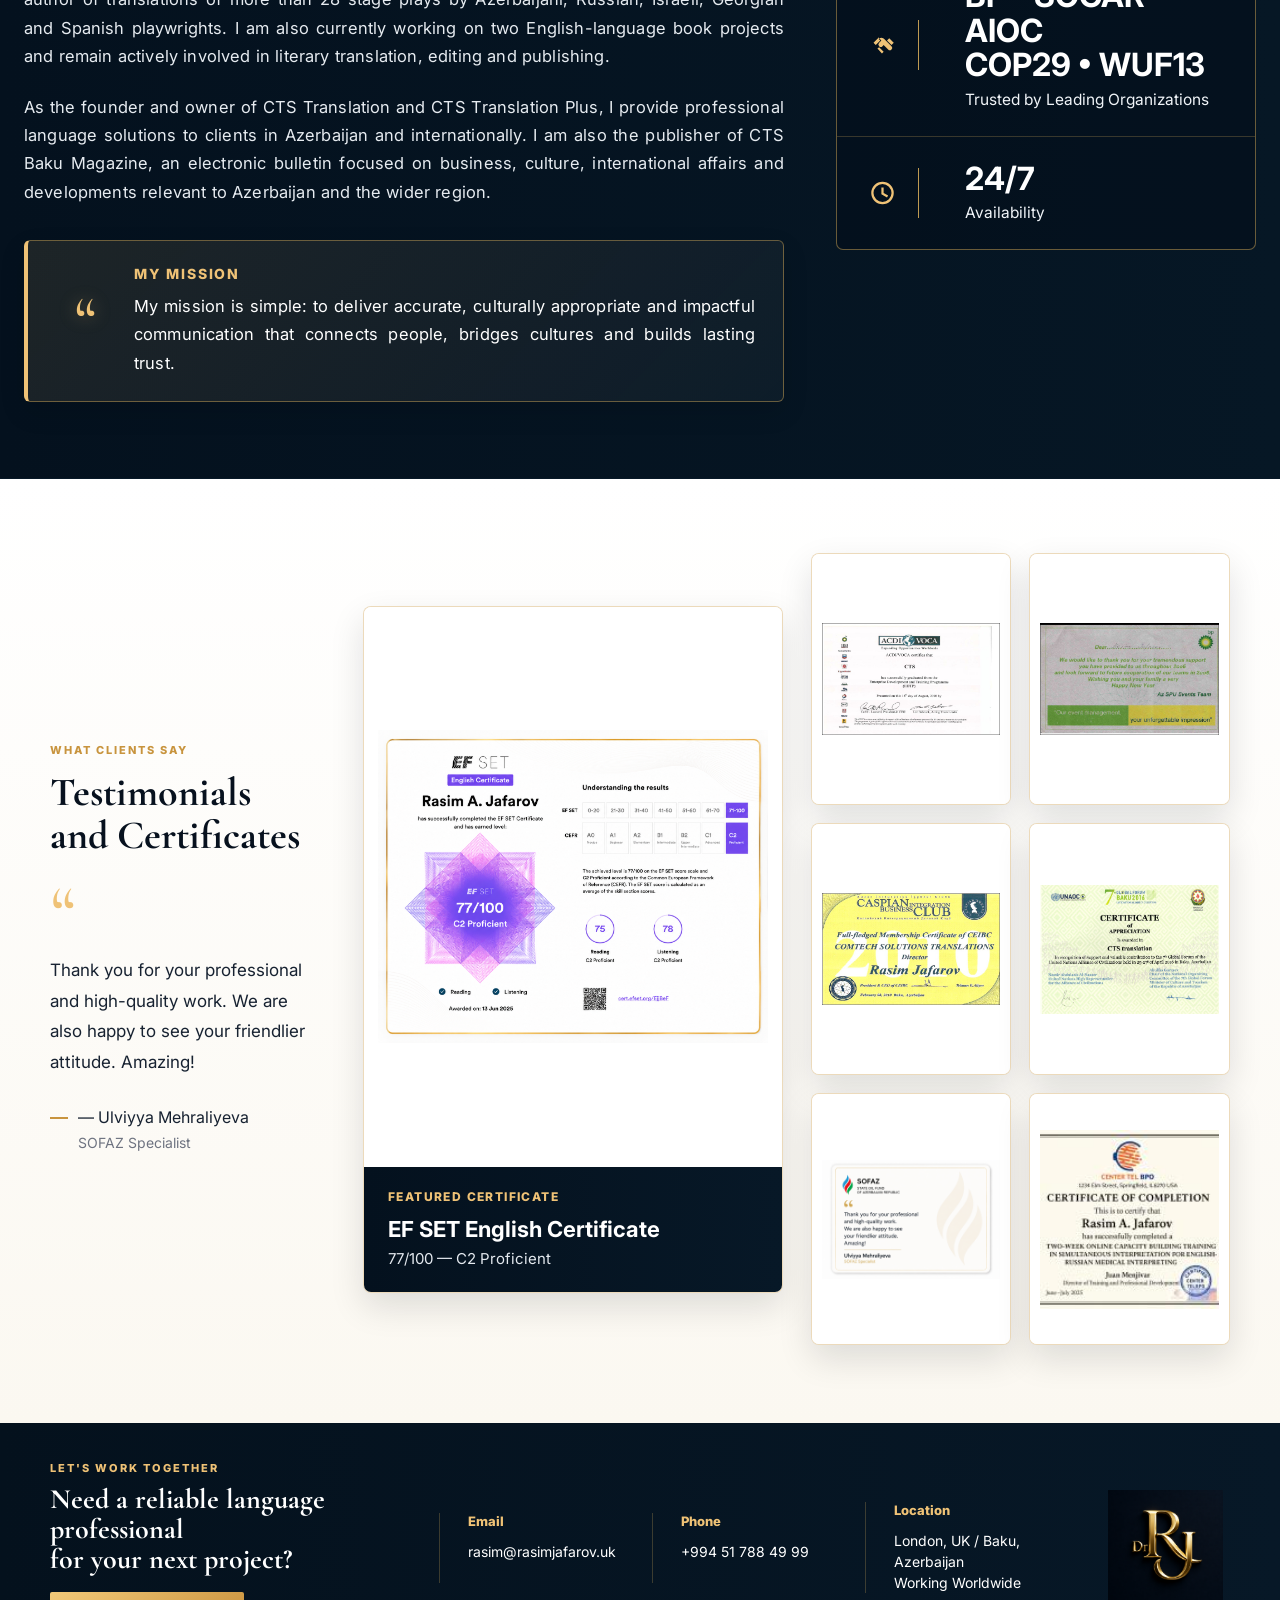
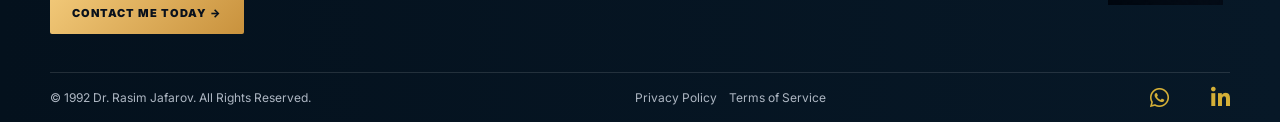
==== commit bdfc217e: "Update index.html" ====
--- a/index.html
+++ b/index.html
@@ -82,7 +82,7 @@
         <div class="logos org-logo-row" aria-label="Organizations connected to Dr. Rasim Jafarov's experience">
           <img src="bp-logo.png" alt="BP" class="org-logo org-logo-bp">
           <img src="aioc-logo.png" alt="AIOC" class="org-logo org-logo-aioc">
-          <img src="biaf-logo.png" alt="BIAF" class="org-logo org-logo-biaf">
+          <img src="biaf-logo.png?v=3" alt="BIAF" class="org-logo org-logo-biaf">
           <img src="cop29-logo.png" alt="COP29 Azerbaijan" class="org-logo org-logo-cop29">
           <img src="wuf13-logo.png" alt="WUF13 World Urban Forum" class="org-logo org-logo-wuf13">
           <img src="socar-logo.png" alt="SOCAR" class="org-logo org-logo-socar">
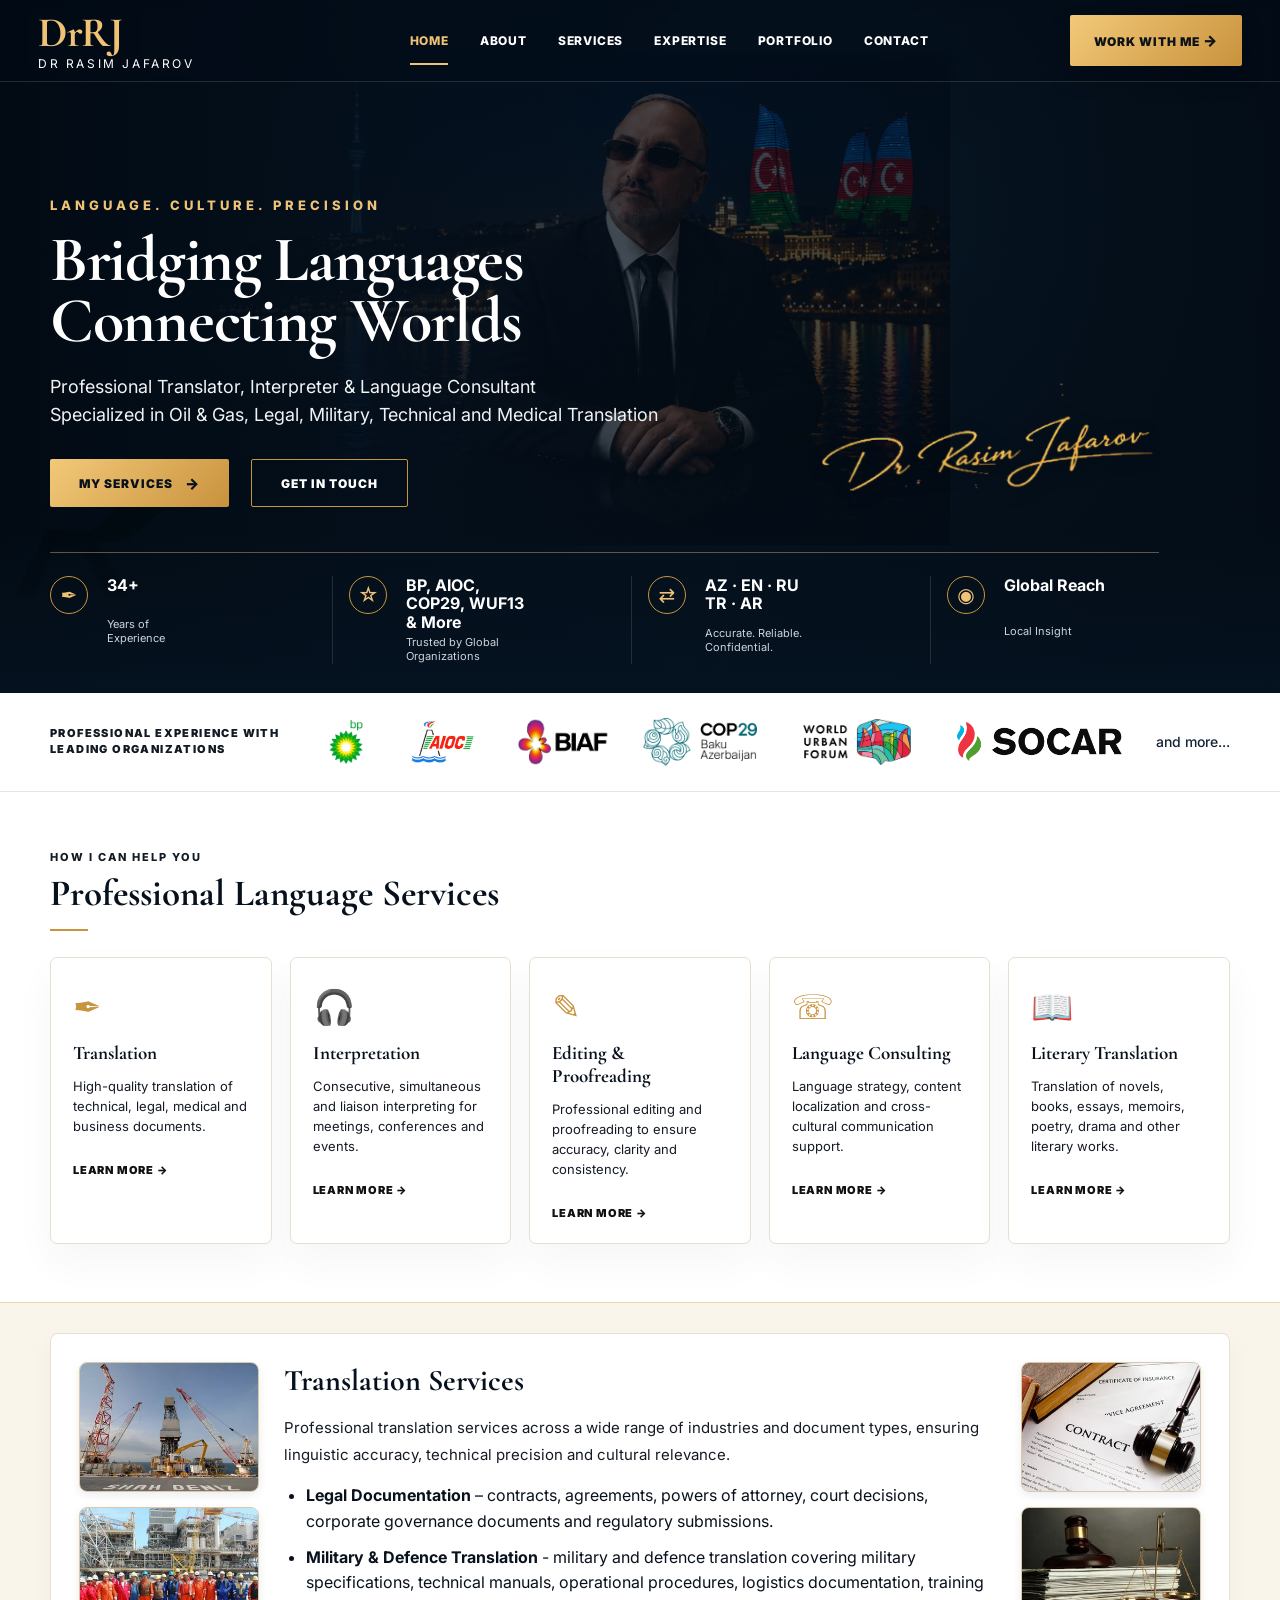
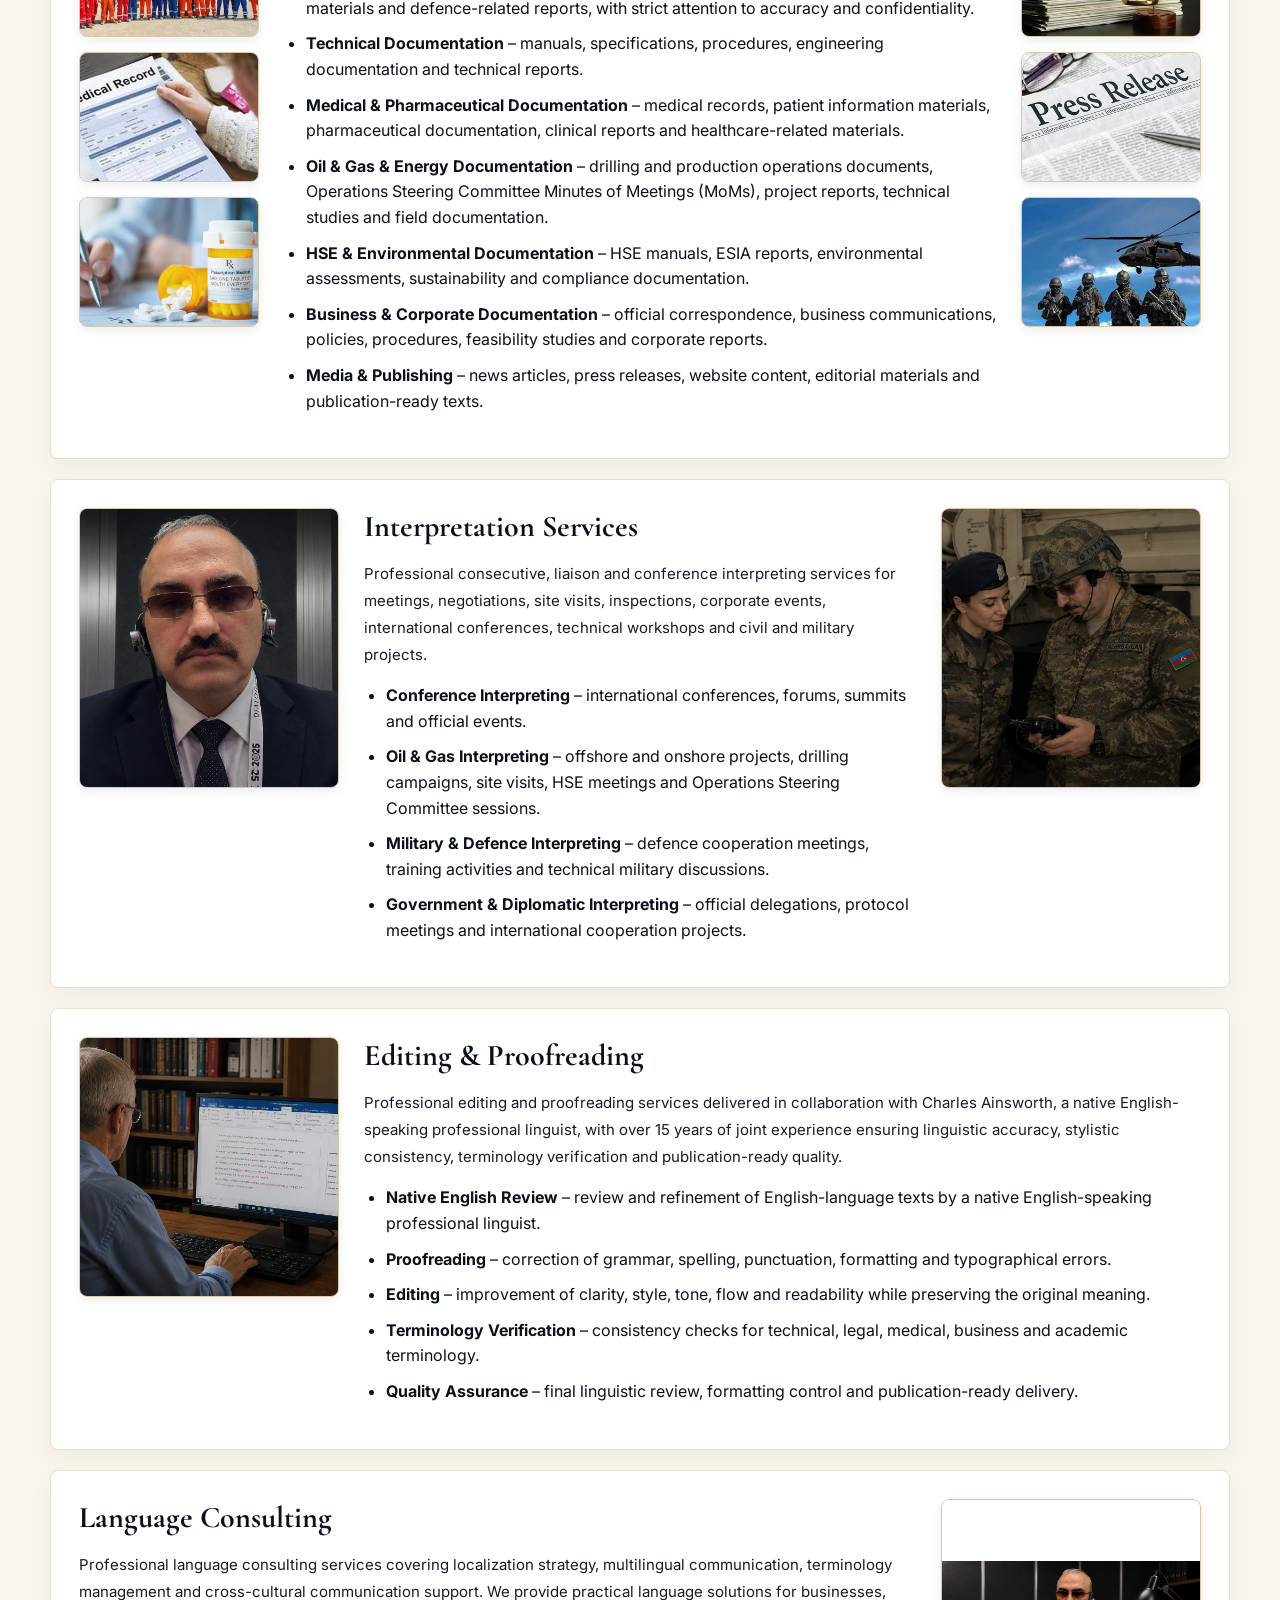
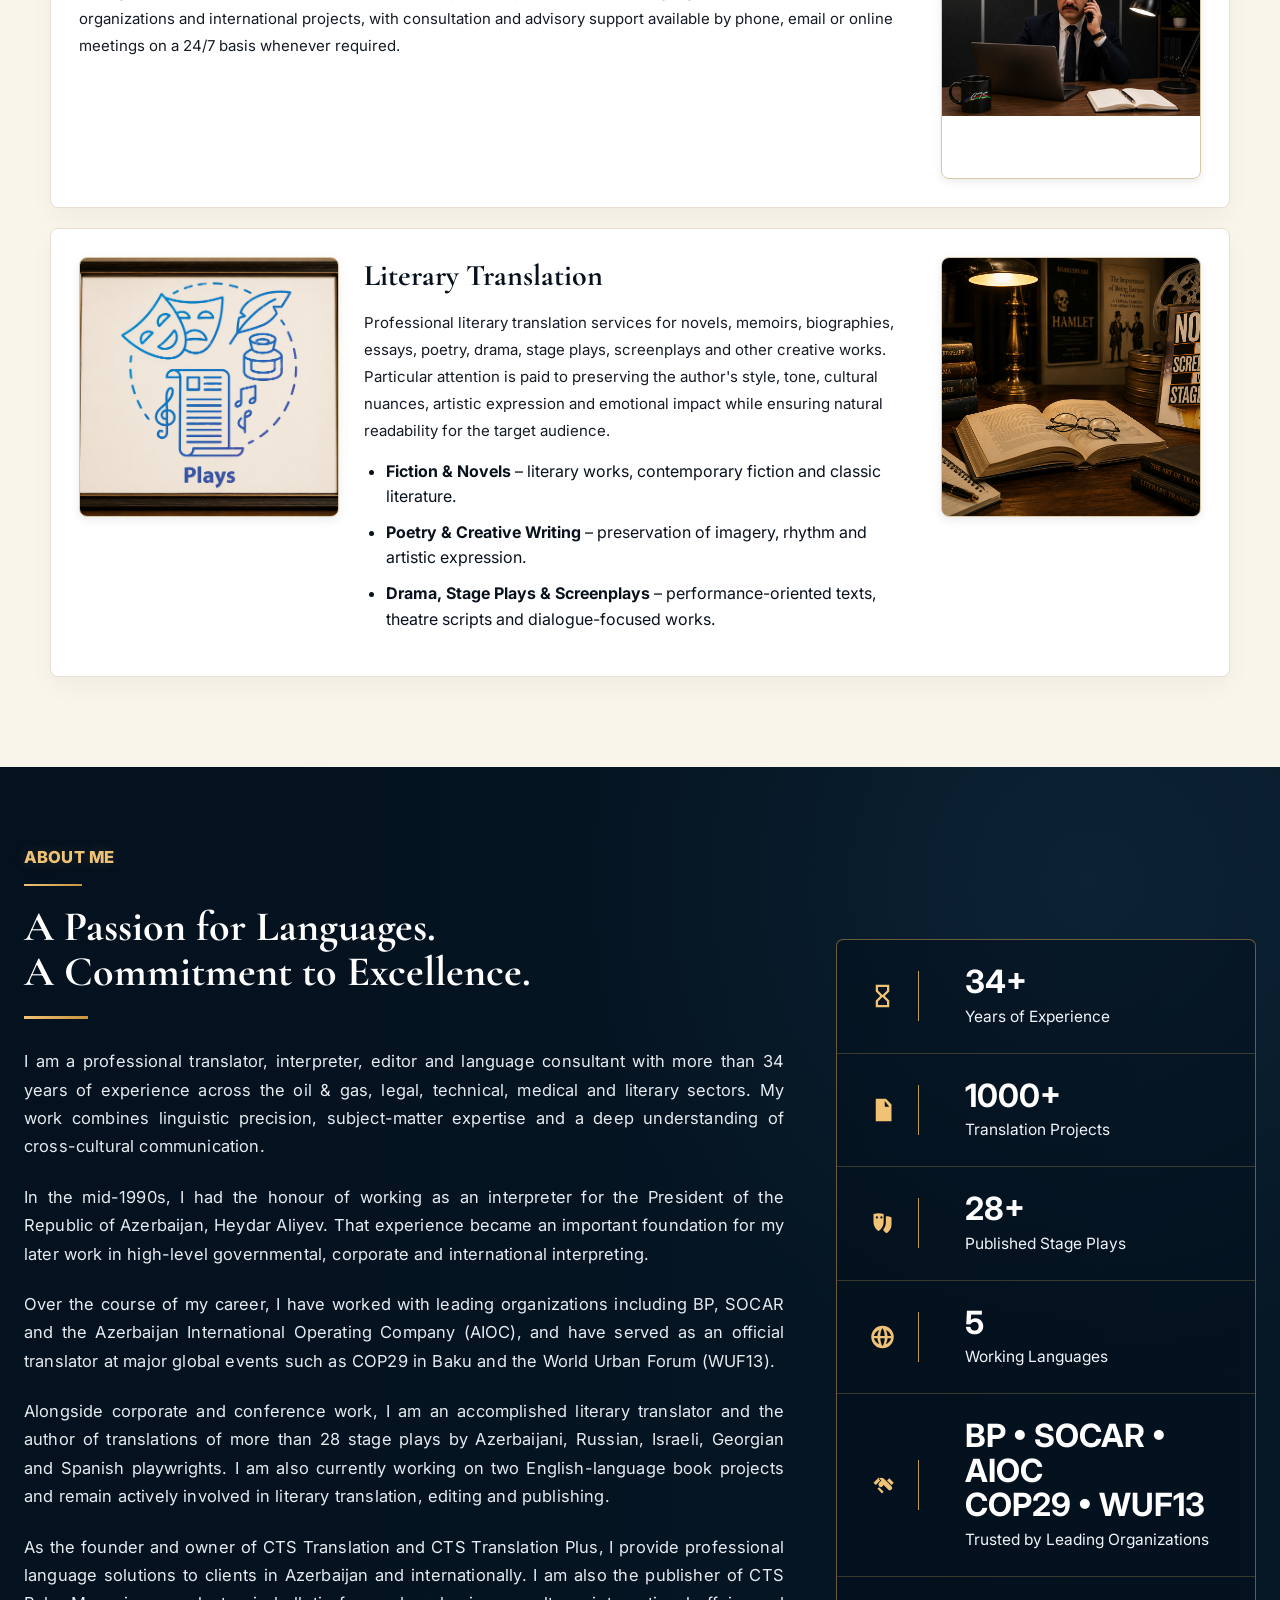
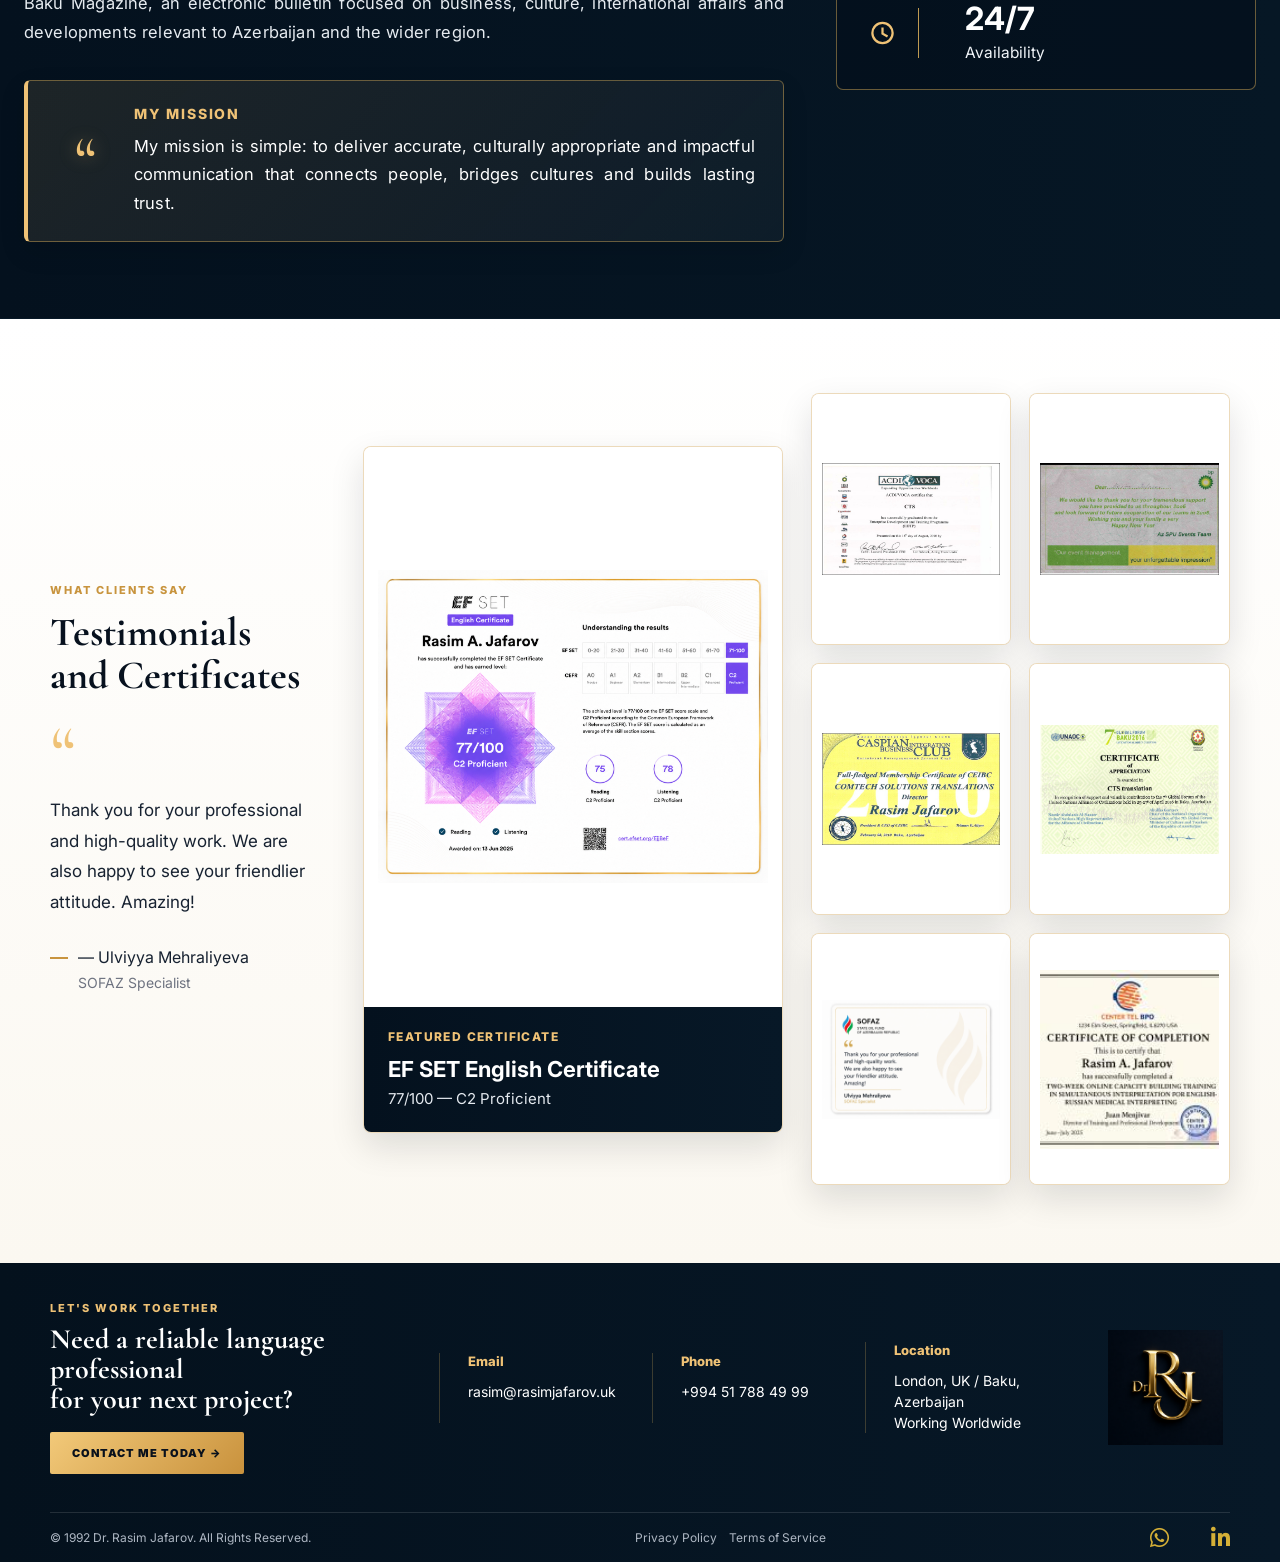
==== commit ee333c28: "Update index.html" ====
--- a/index.html
+++ b/index.html
@@ -18,7 +18,7 @@
   <link rel="preconnect" href="https://fonts.gstatic.com" crossorigin>
   <link href="https://fonts.googleapis.com/css2?family=Cormorant+Garamond:wght@500;600;700&family=Inter:wght@400;500;600;700;800&display=swap" rel="stylesheet">
   <link rel="stylesheet" href="https://cdnjs.cloudflare.com/ajax/libs/font-awesome/6.7.2/css/all.min.css">
-  <link rel="stylesheet" href="style.css" />
+  <link rel="stylesheet" href="style.css?v=20261122" />
 
 <style>
 .translation-layout{display:grid;grid-template-columns:180px 1fr 180px;gap:25px;align-items:start}
--- a/style.css
+++ b/style.css
@@ -96,6 +96,7 @@
 
 .org-logo-bp{height:50px !important; max-width:100px !important;}
 .org-logo-aioc{height:48px !important; max-width:105px !important;}
+.org-logo-biaf{height:48px !important; max-width:105px !important;}
 .org-logo-cop29{height:48px !important; max-width:128px !important;}
 .org-logo-wuf13{height:48px !important; max-width:132px !important;}
 .org-logo-socar{height:40px !important; max-width:165px !important;}
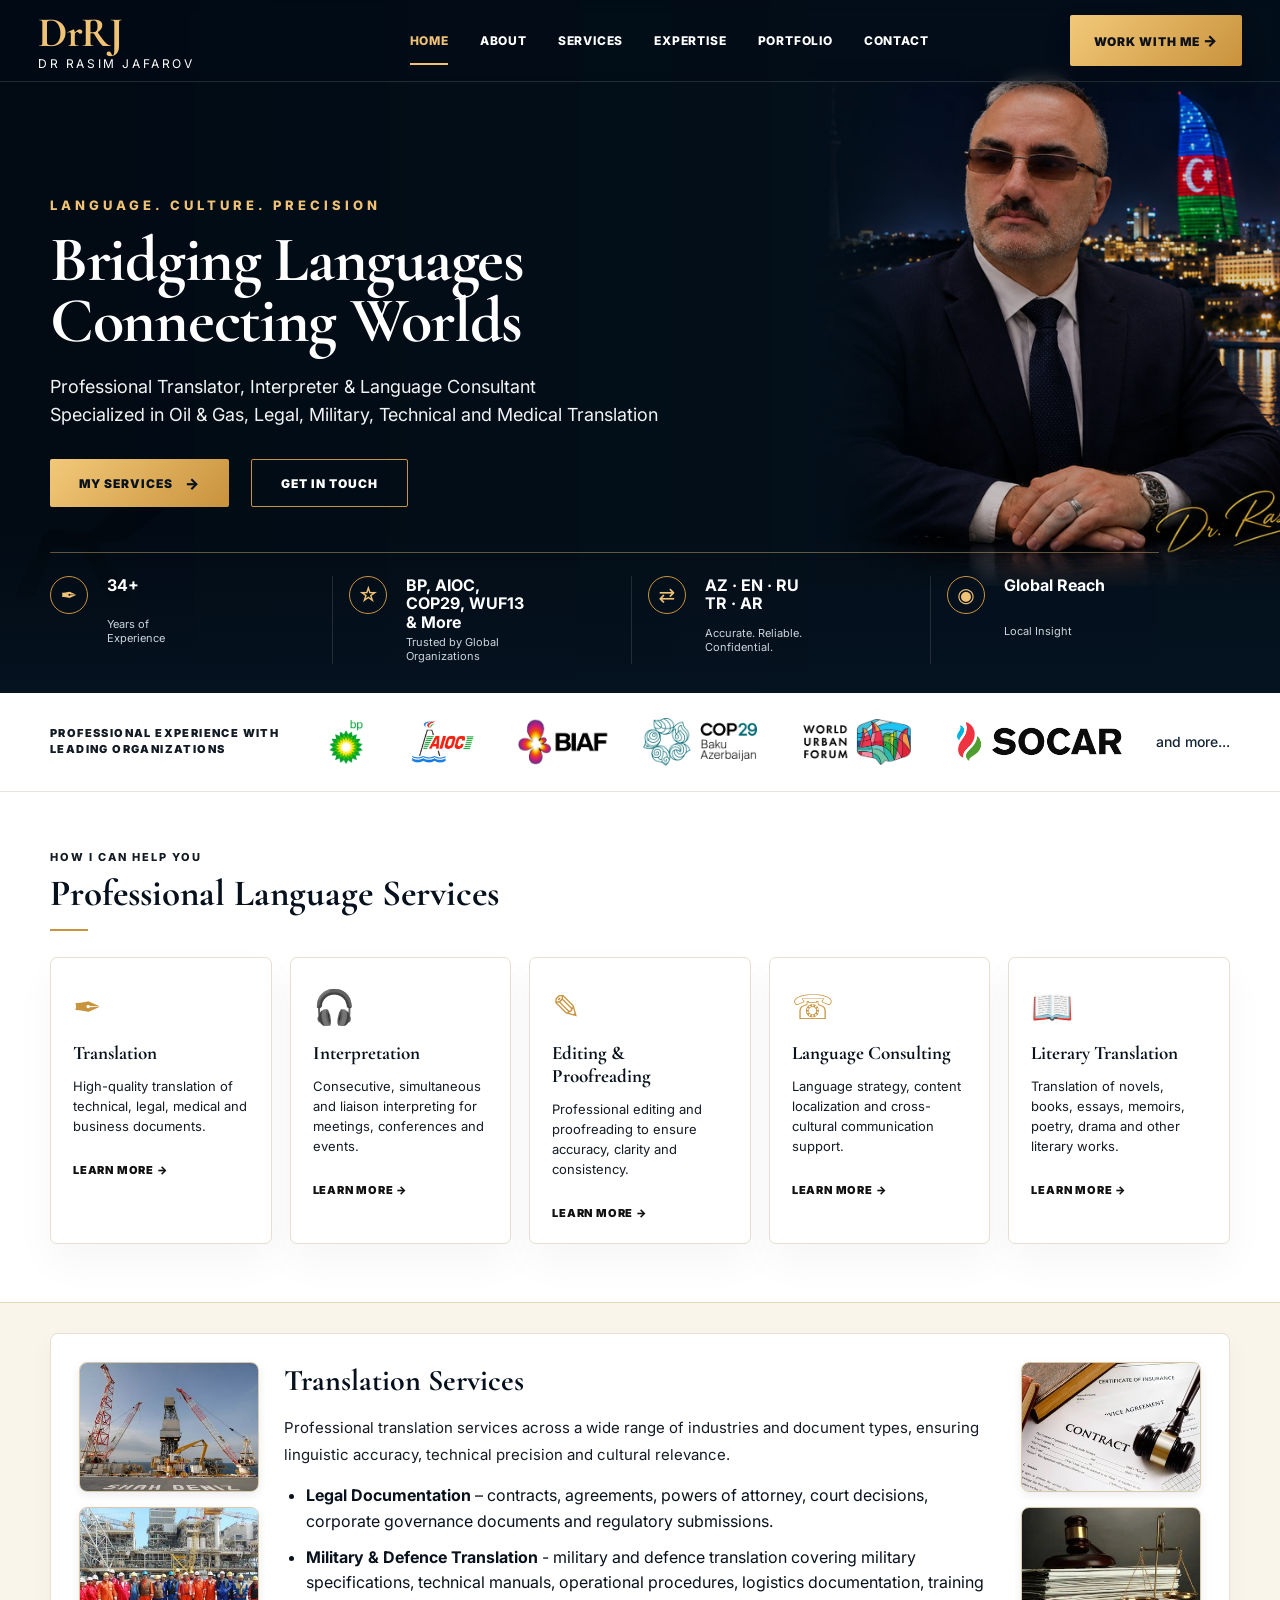
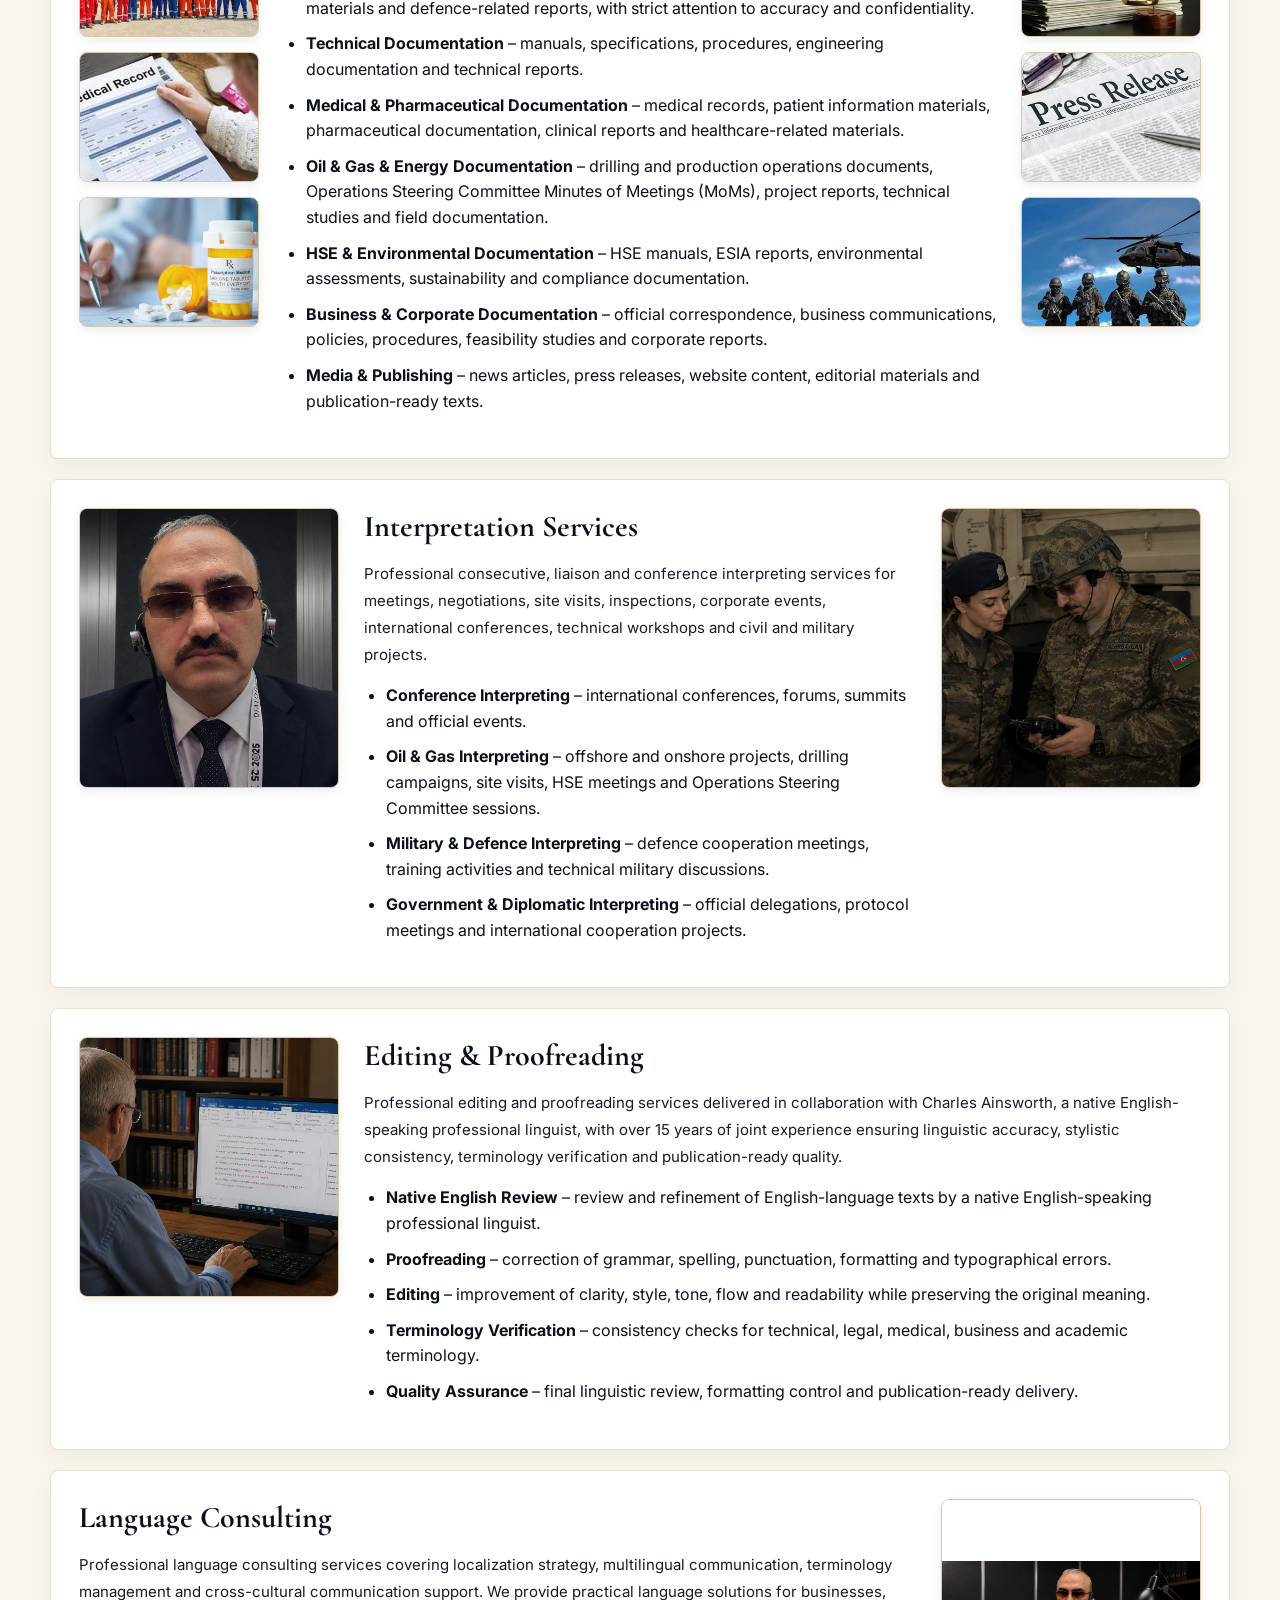
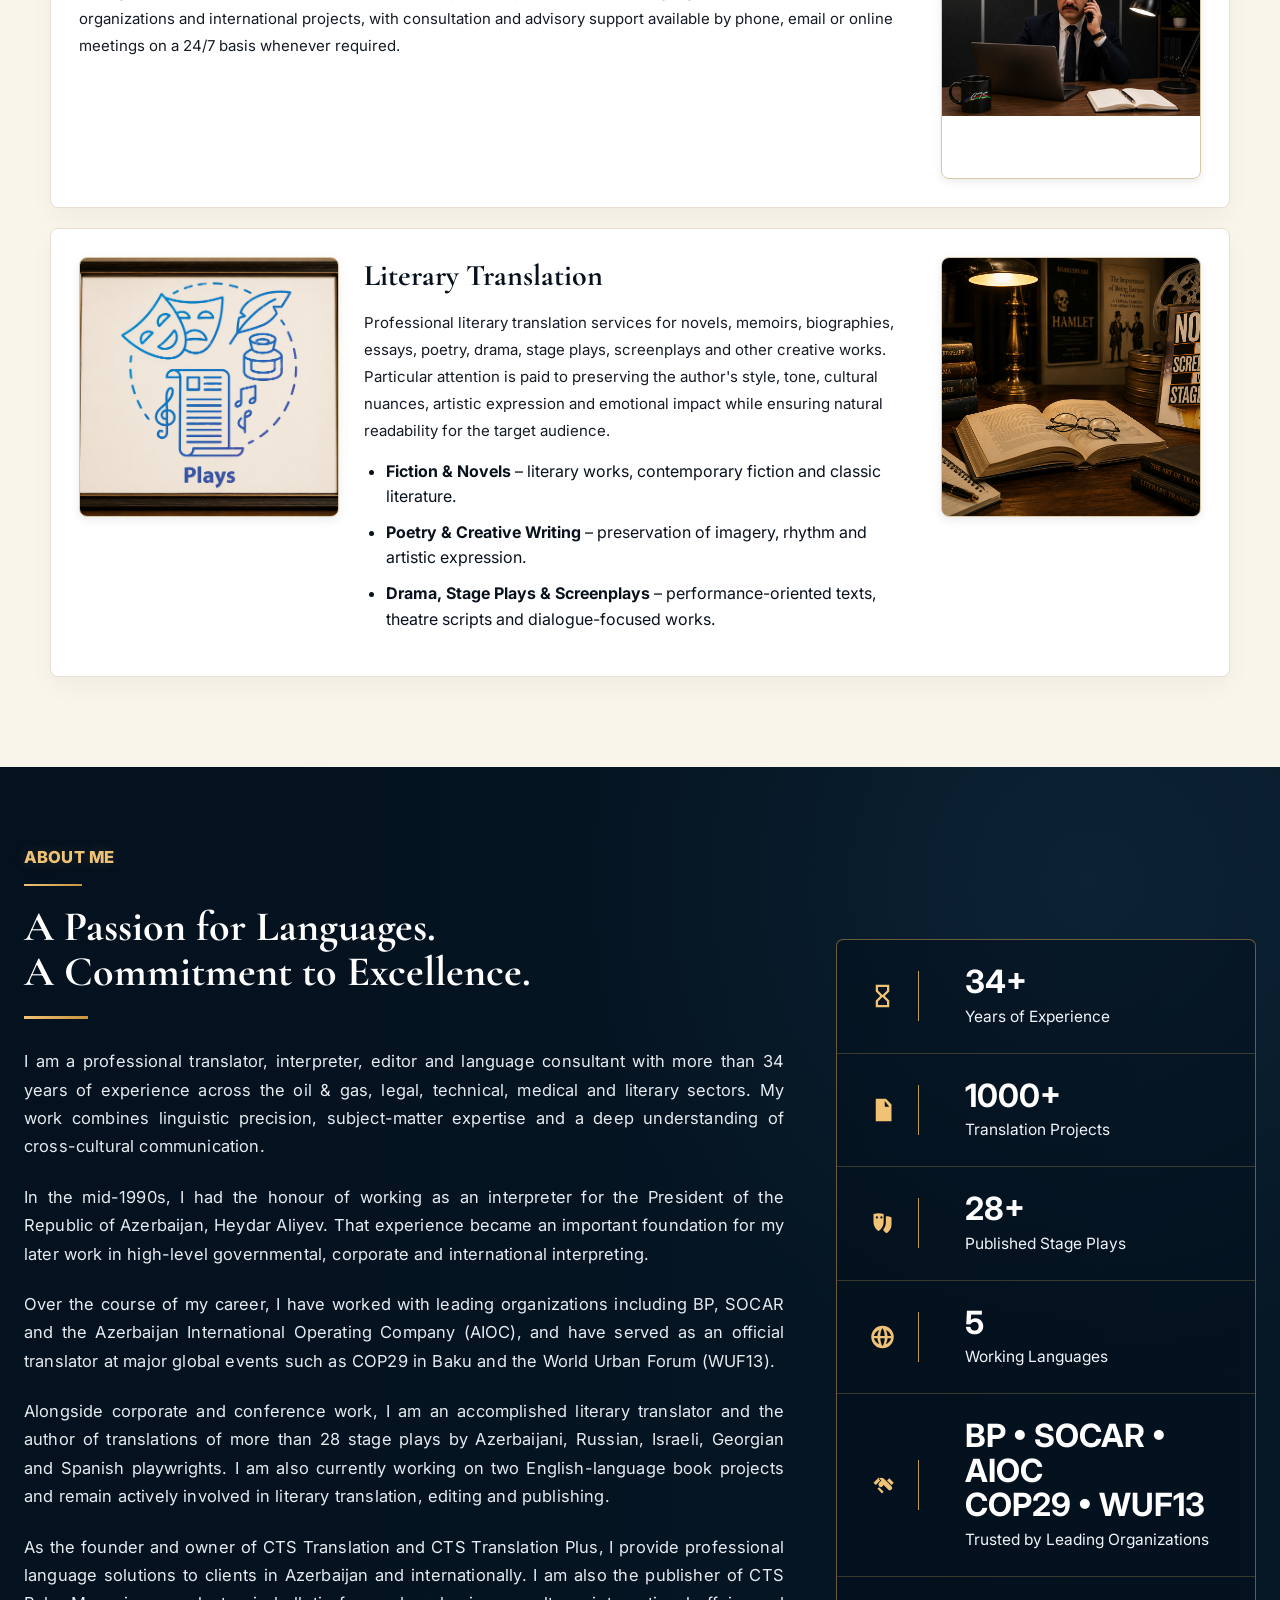
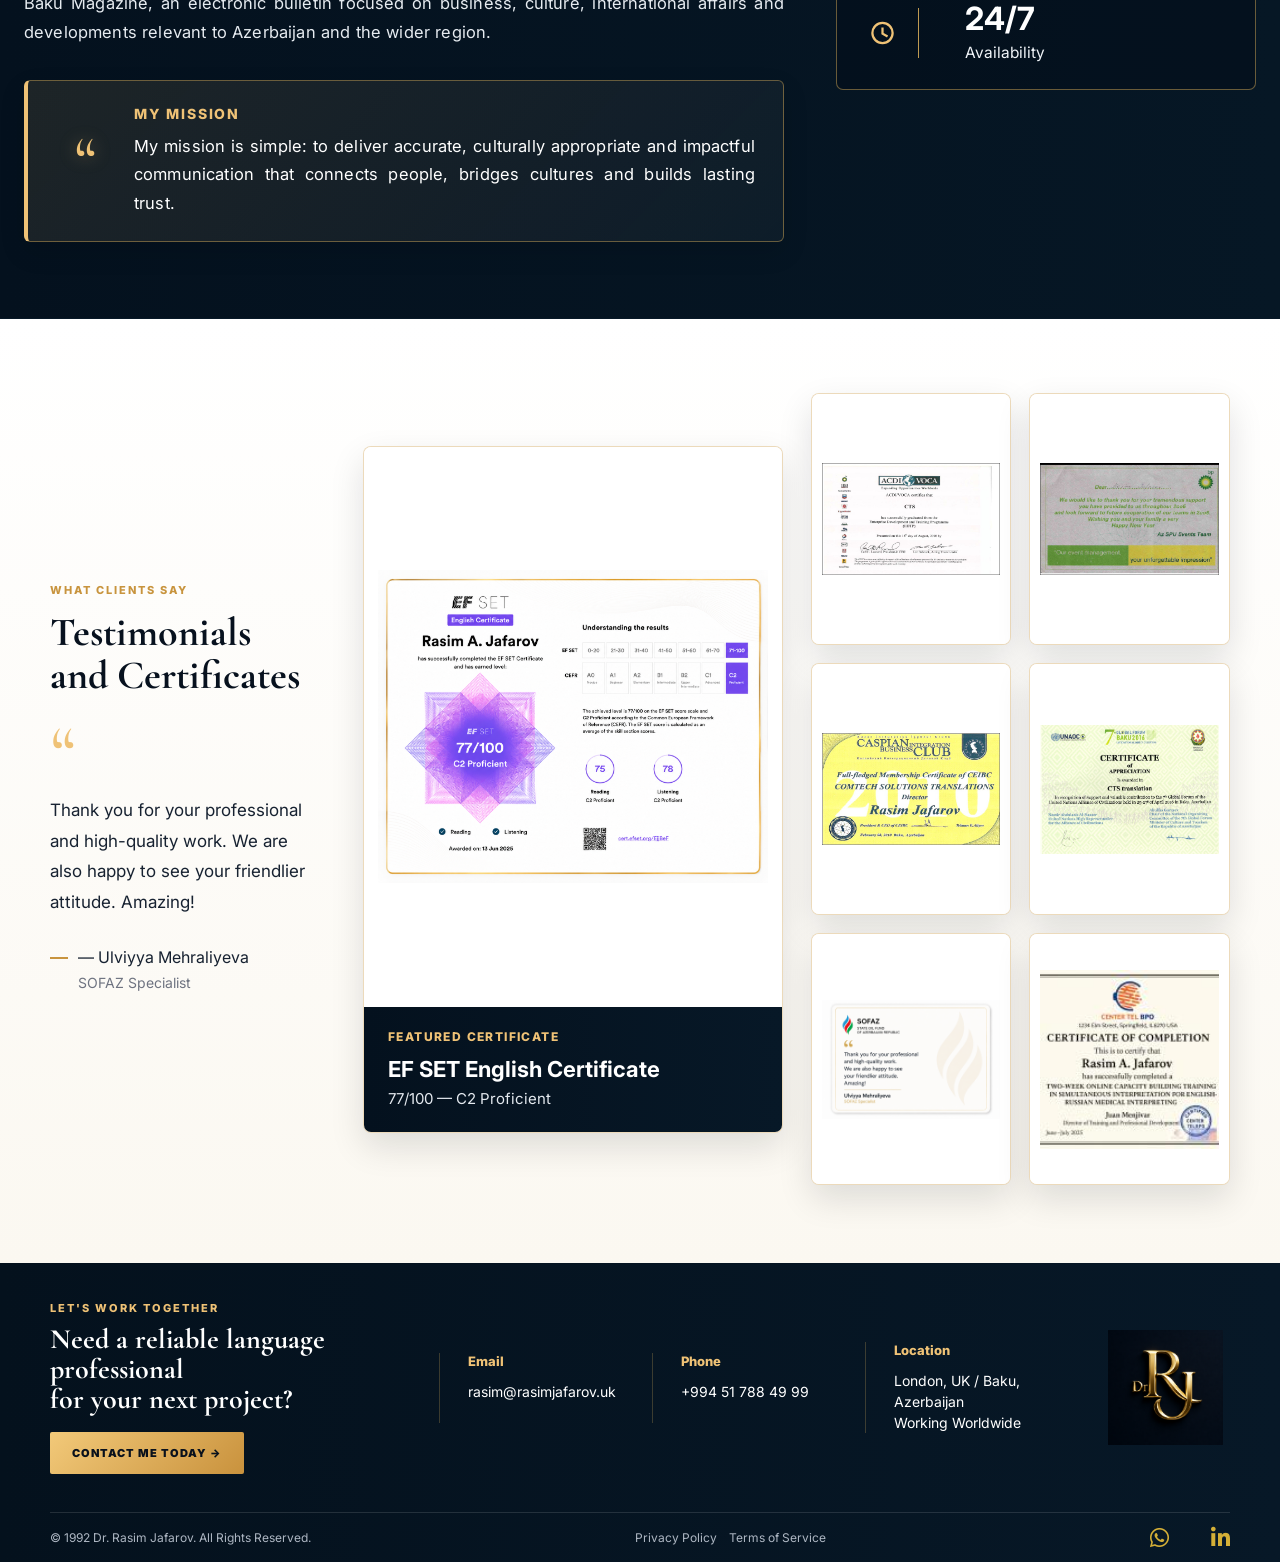
==== commit 5ad51d68: "Update index.html" ====
--- a/index.html
+++ b/index.html
@@ -18,7 +18,7 @@
   <link rel="preconnect" href="https://fonts.gstatic.com" crossorigin>
   <link href="https://fonts.googleapis.com/css2?family=Cormorant+Garamond:wght@500;600;700&family=Inter:wght@400;500;600;700;800&display=swap" rel="stylesheet">
   <link rel="stylesheet" href="https://cdnjs.cloudflare.com/ajax/libs/font-awesome/6.7.2/css/all.min.css">
-  <link rel="stylesheet" href="style.css?v=20261122" />
+  <link rel="stylesheet" href="style.css?v=20261123-hero" />
 
 <style>
 .translation-layout{display:grid;grid-template-columns:180px 1fr 180px;gap:25px;align-items:start}
--- a/style.css
+++ b/style.css
@@ -1040,3 +1040,15 @@
   display:block !important;
   object-fit:contain !important;
 }
+/* DrRJ — New Hero Background */
+
+.hero .hero-bg {
+    background: url("DrRJ-hero-new-web.jpg")
+                center center / cover no-repeat !important;
+    opacity: 1 !important;
+}
+
+/* Signature already included in background */
+.hero .hero-title-card {
+    display: none !important;
+}
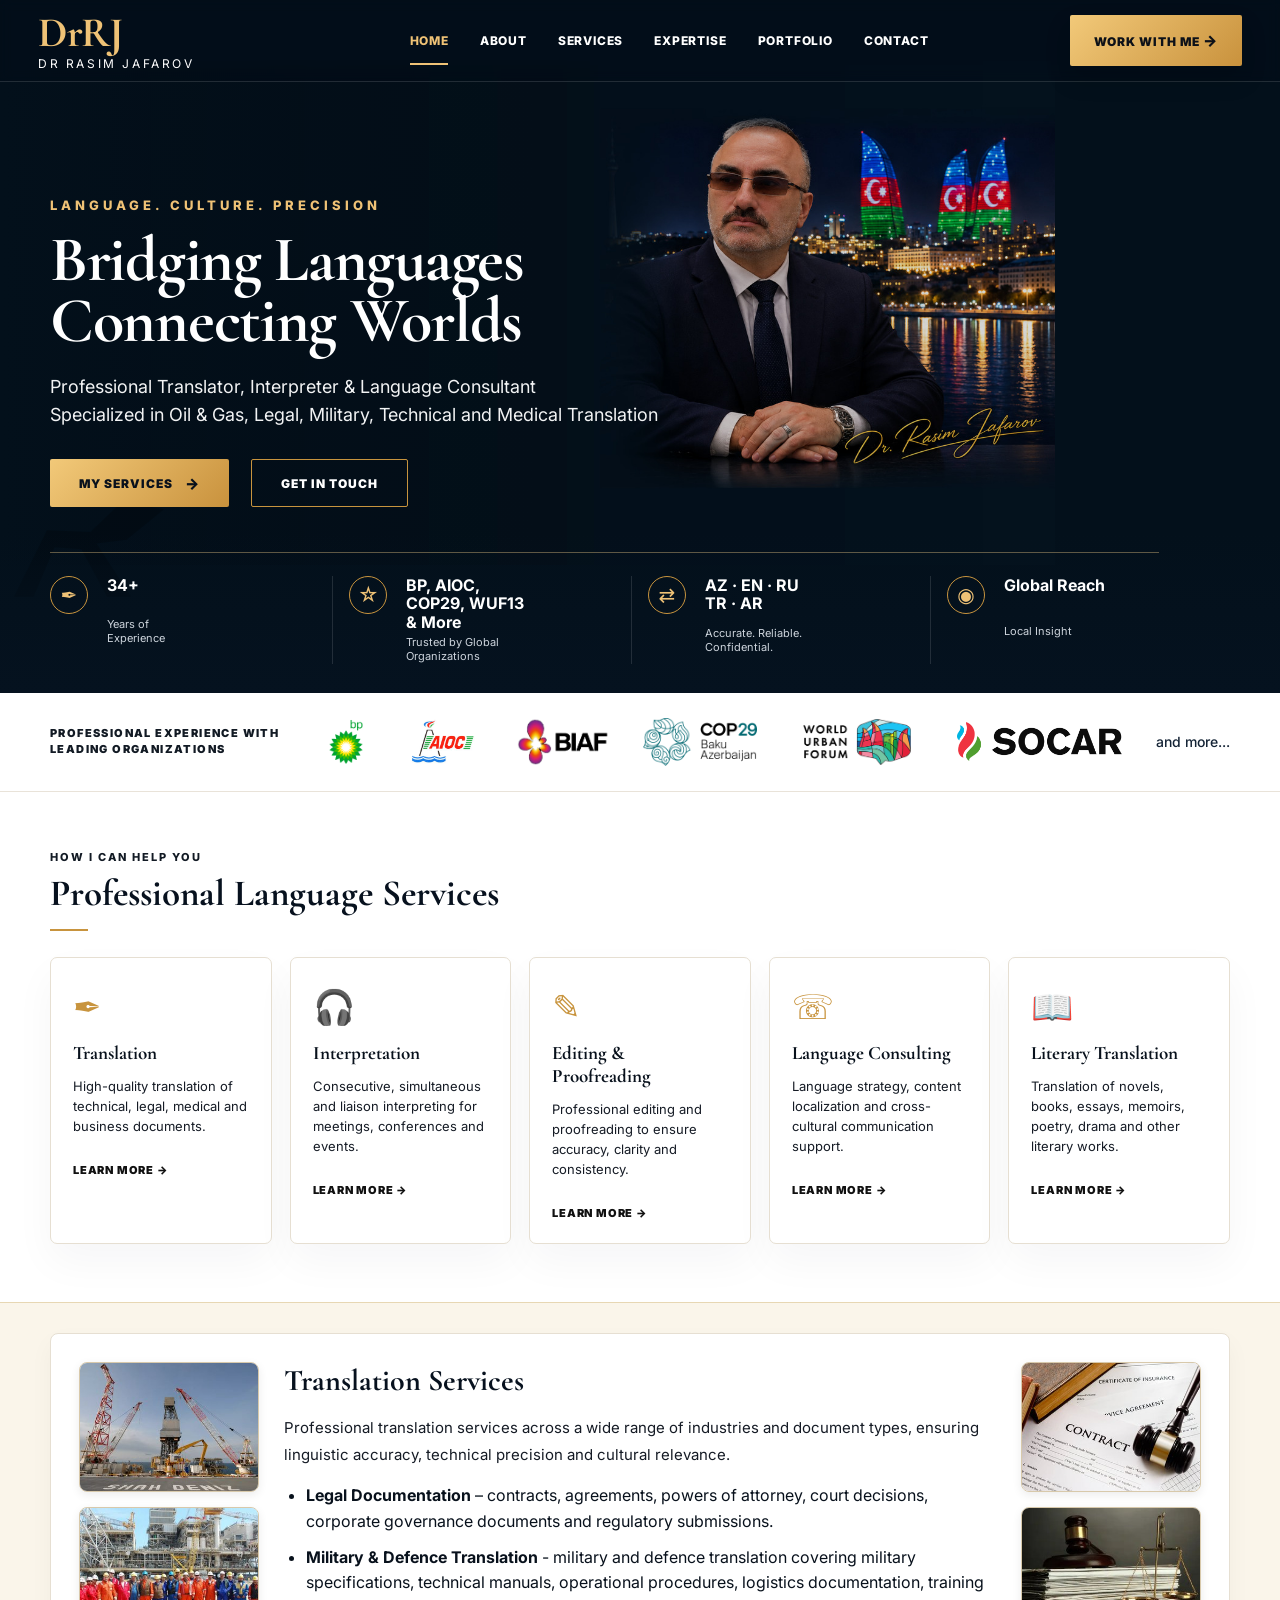
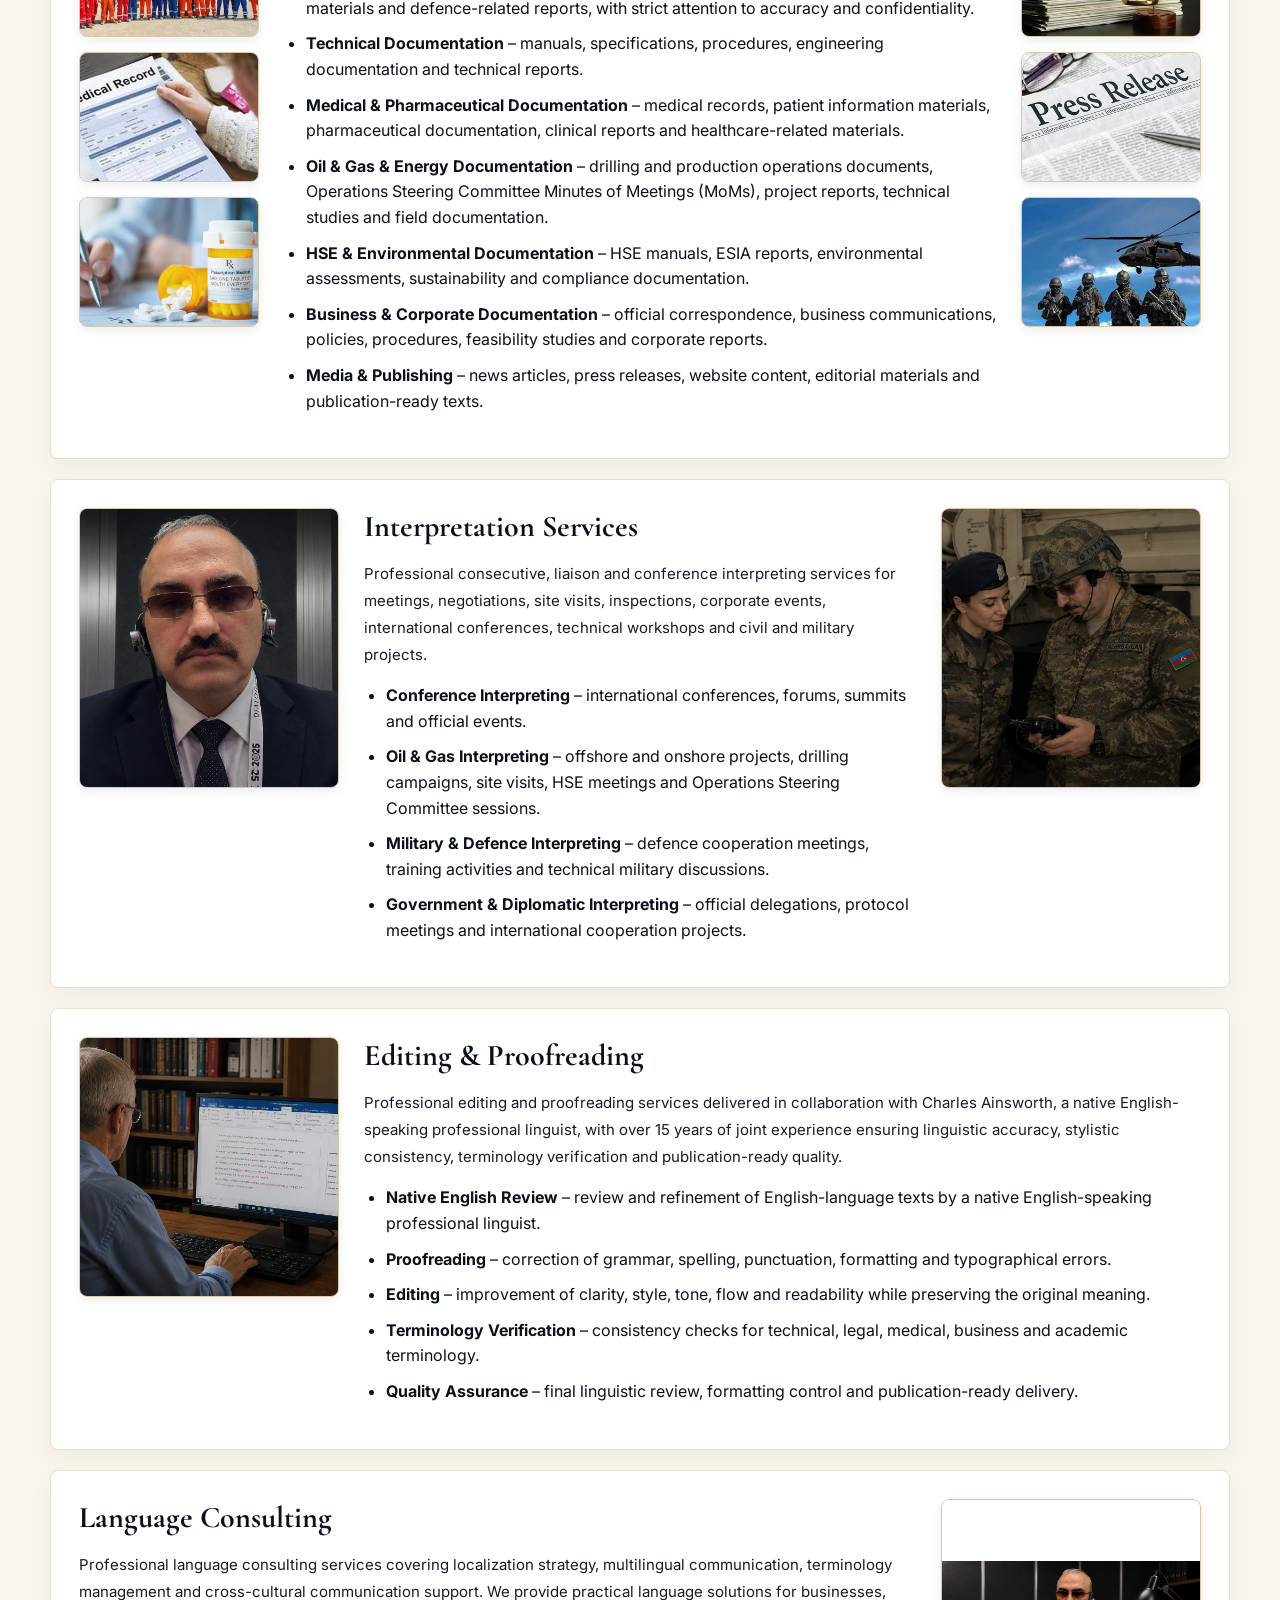
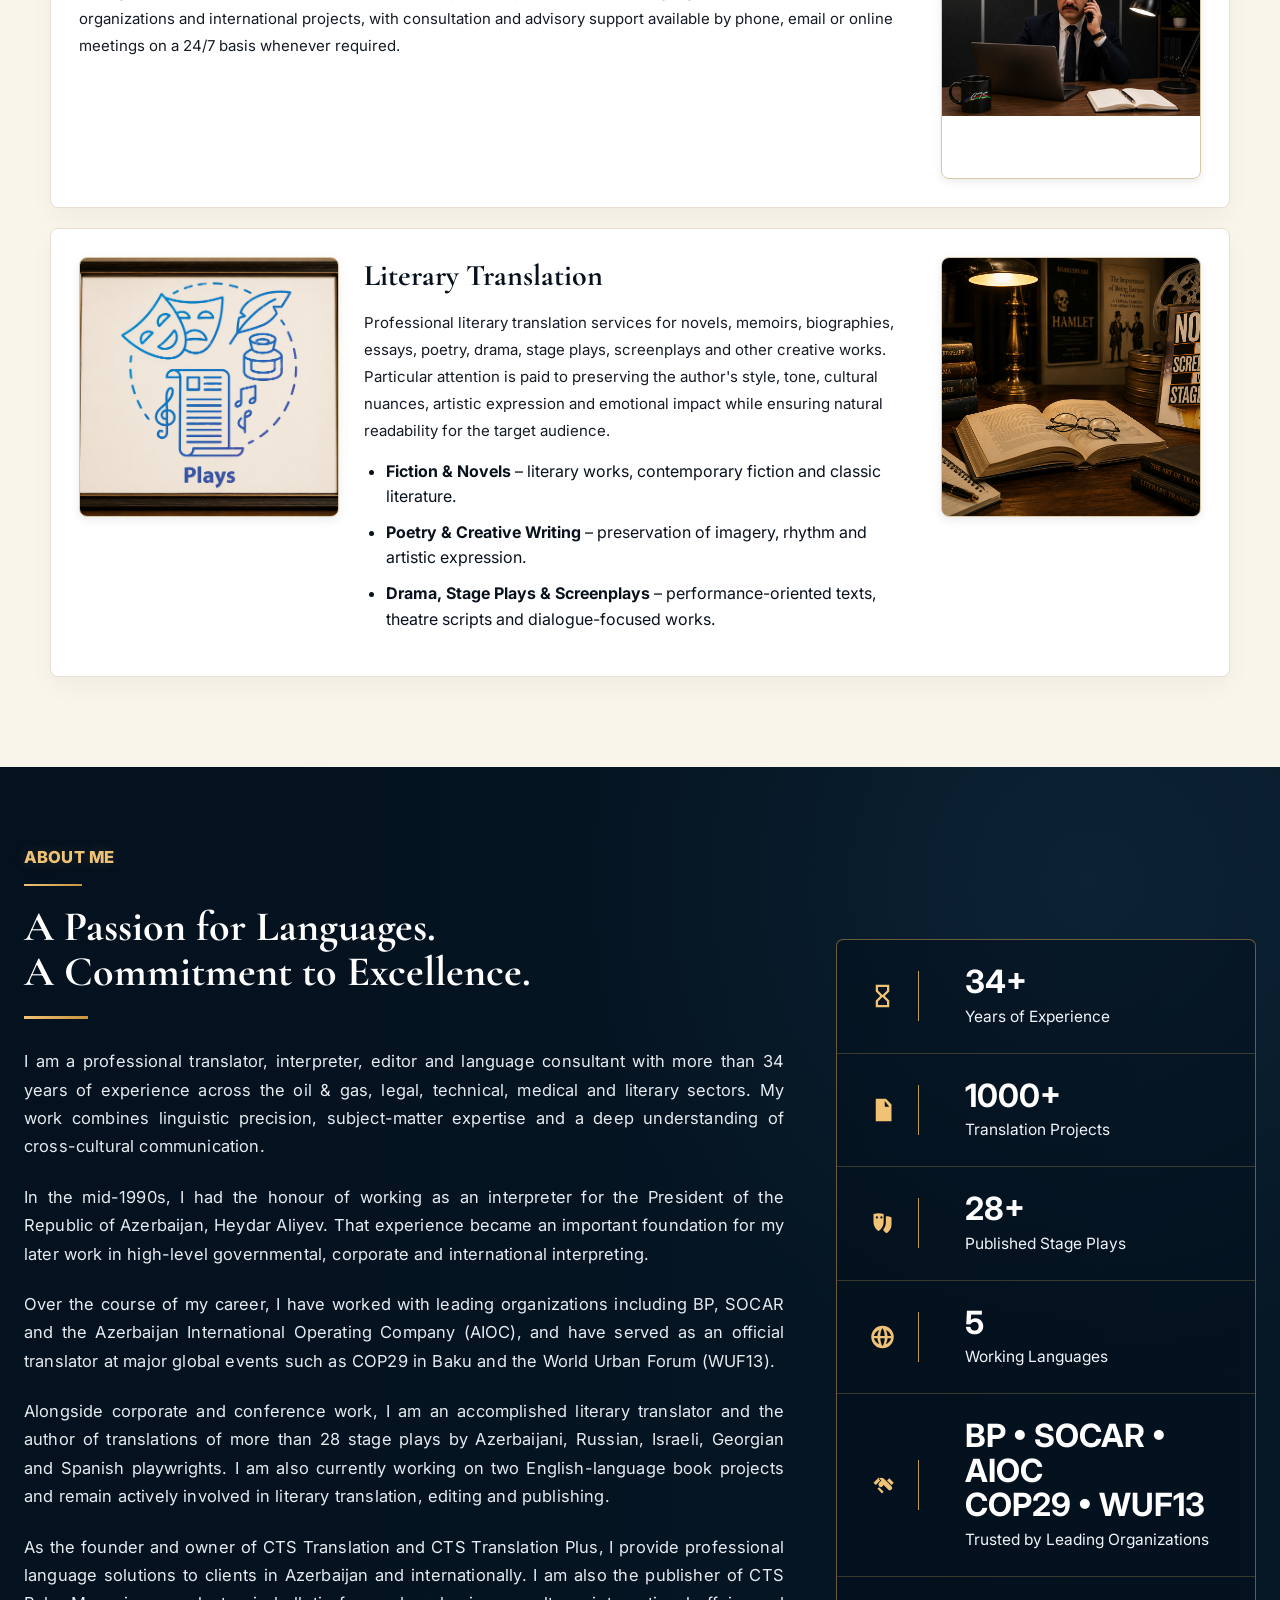
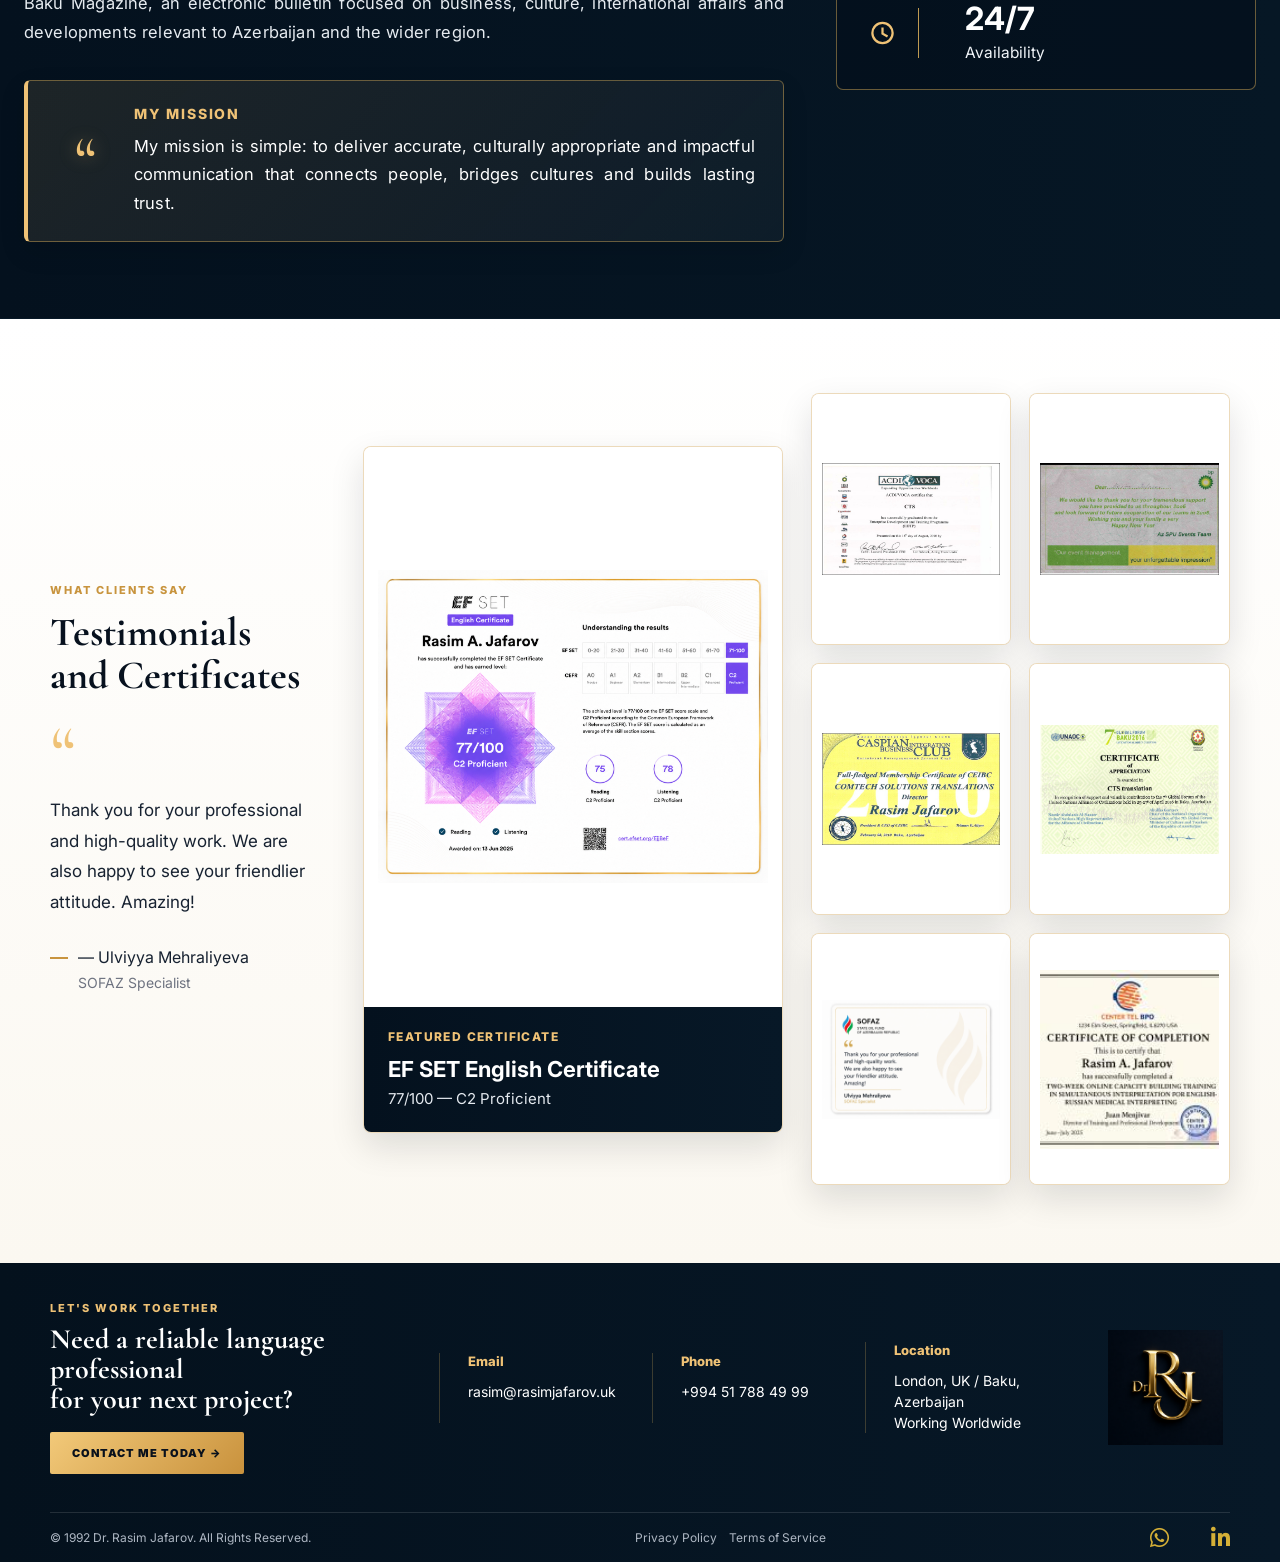
==== commit a46938d1: "Update index.html" ====
--- a/index.html
+++ b/index.html
@@ -65,7 +65,7 @@
         </div>
         <div class="hero-portrait" aria-label="Portrait of Dr. Rasim Jafarov">
           <img src="hero-rasim.jpg" alt="Dr. Rasim Jafarov in Baku" />
-          <div class="hero-title-card"><img src="signature-handwriting.png" alt="Dr Rasim Jafarov handwritten signature" class="hand-signature"></div>
+          
         </div>
       </div>
       <div class="container hero-stats">
--- a/style.css
+++ b/style.css
@@ -1043,12 +1043,31 @@
 /* DrRJ — New Hero Background */
 
 .hero .hero-bg {
-    background: url("DrRJ-hero-new-web.jpg")
-                center center / cover no-repeat !important;
+    background-color: #03101b !important;
+
+    background-image:
+        linear-gradient(
+            90deg,
+            #03101b 0%,
+            transparent 42%,
+            transparent 83%,
+            #03101b 98%
+        ),
+        url("DrRJ-hero-new-web.jpg") !important;
+
+    background-size:
+        100% 100%,
+        auto 500px !important;
+
+    background-position:
+        center center,
+        right 225px top 65px !important;
+
+    background-repeat: no-repeat !important;
+
     opacity: 1 !important;
 }
-
-/* Signature already included in background */
+/* Remove duplicate signature */
 .hero .hero-title-card {
     display: none !important;
 }
